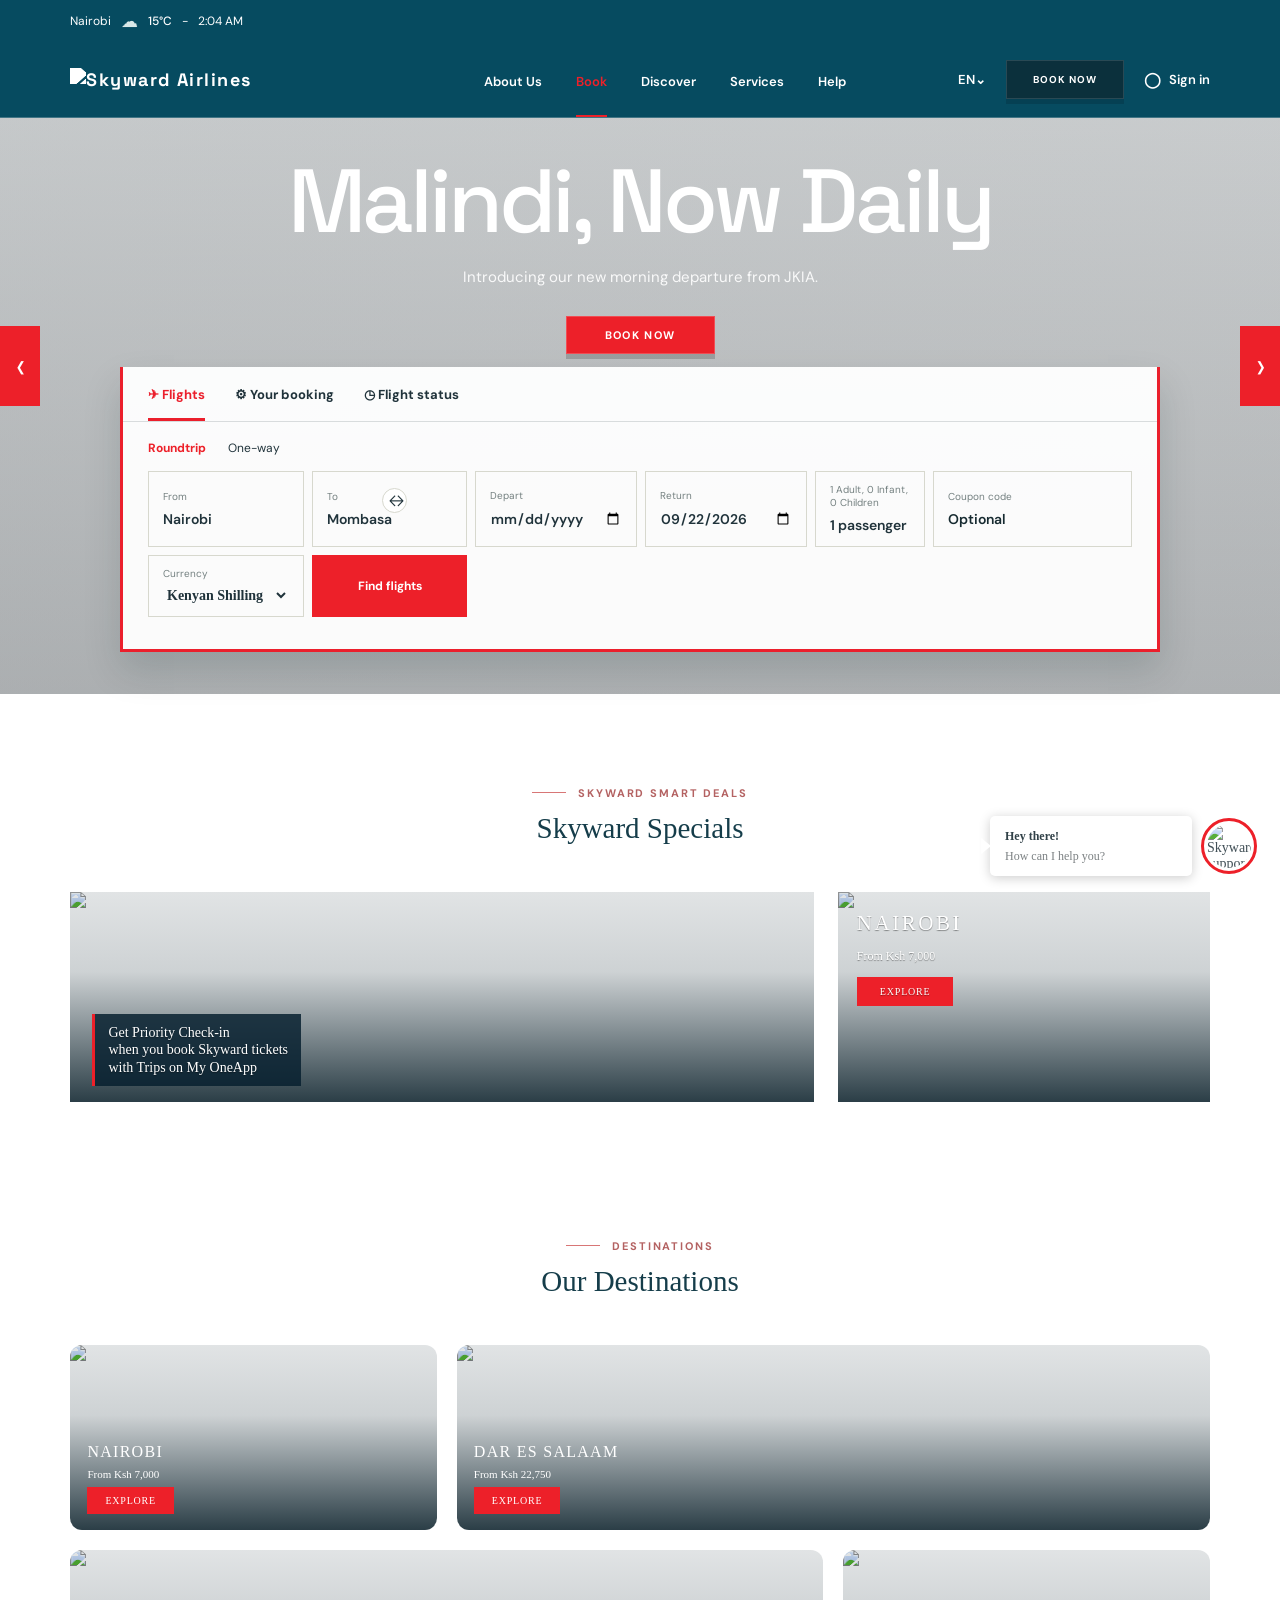
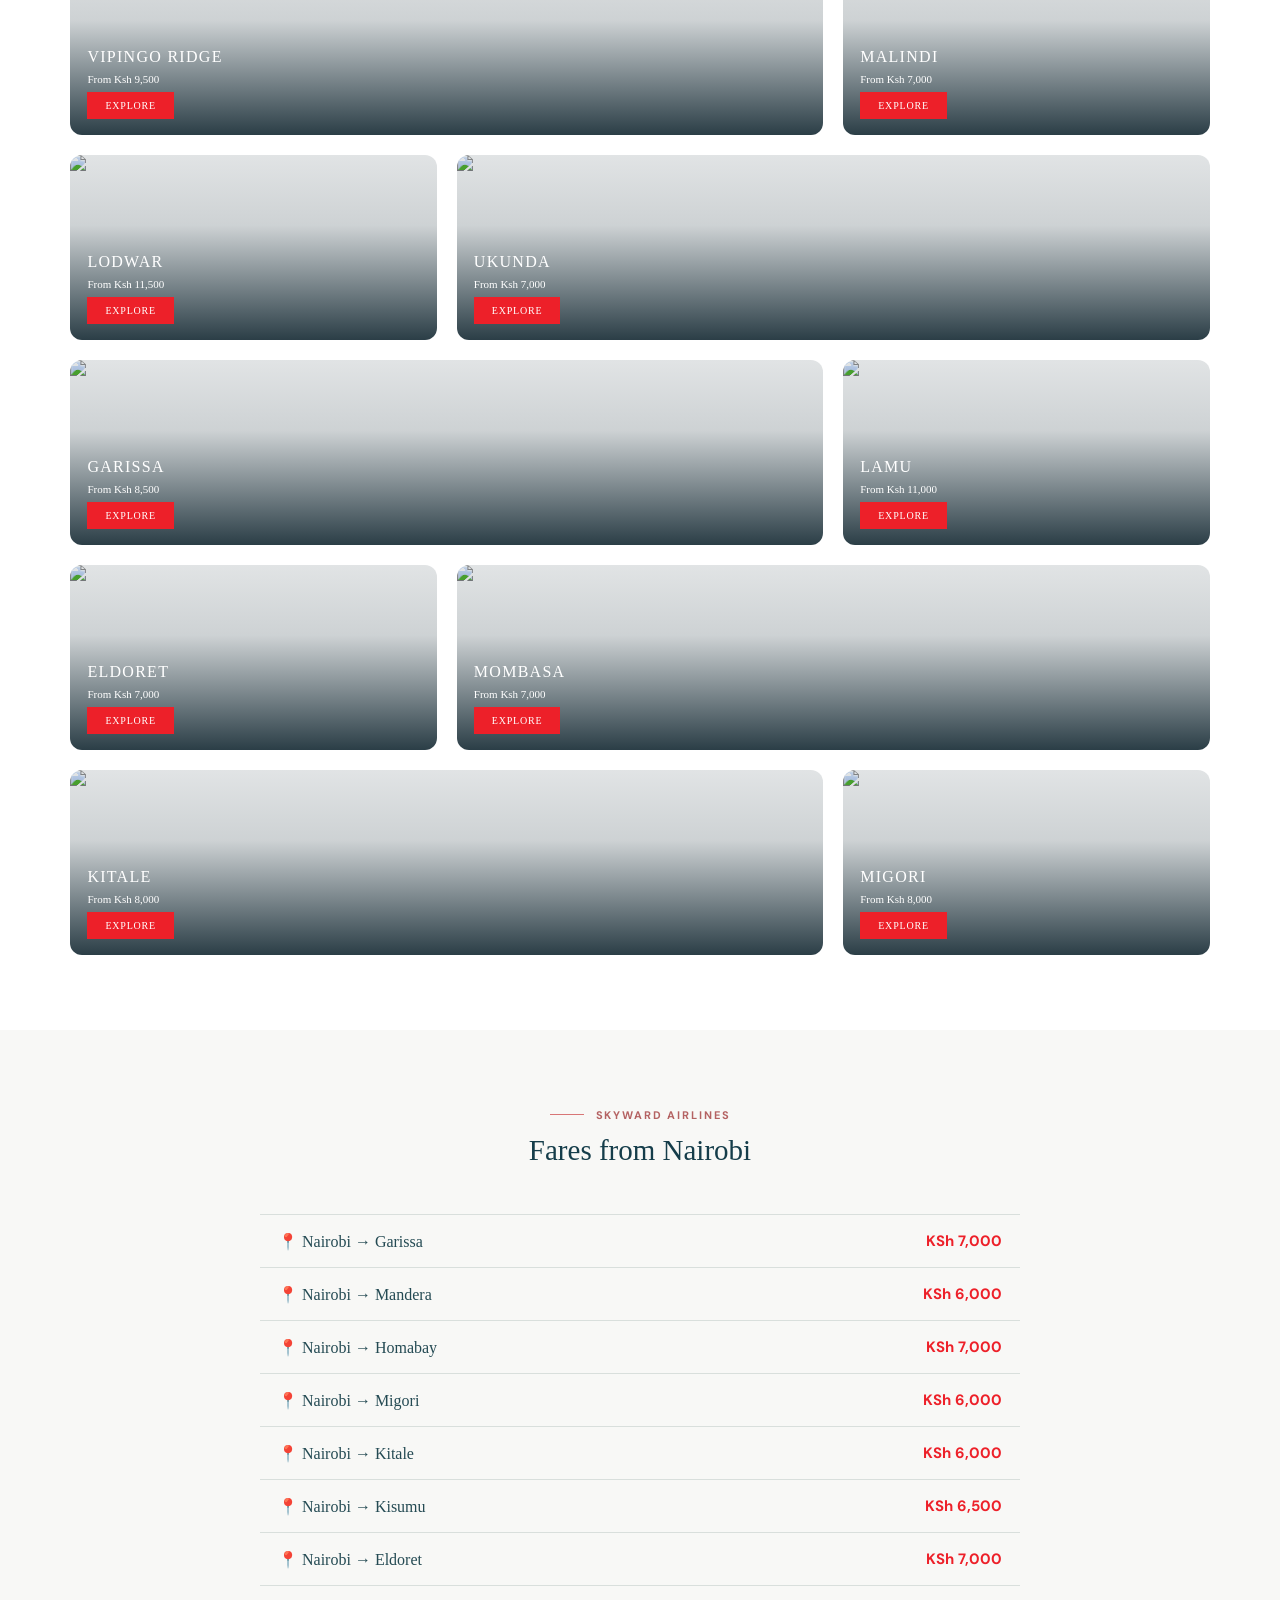
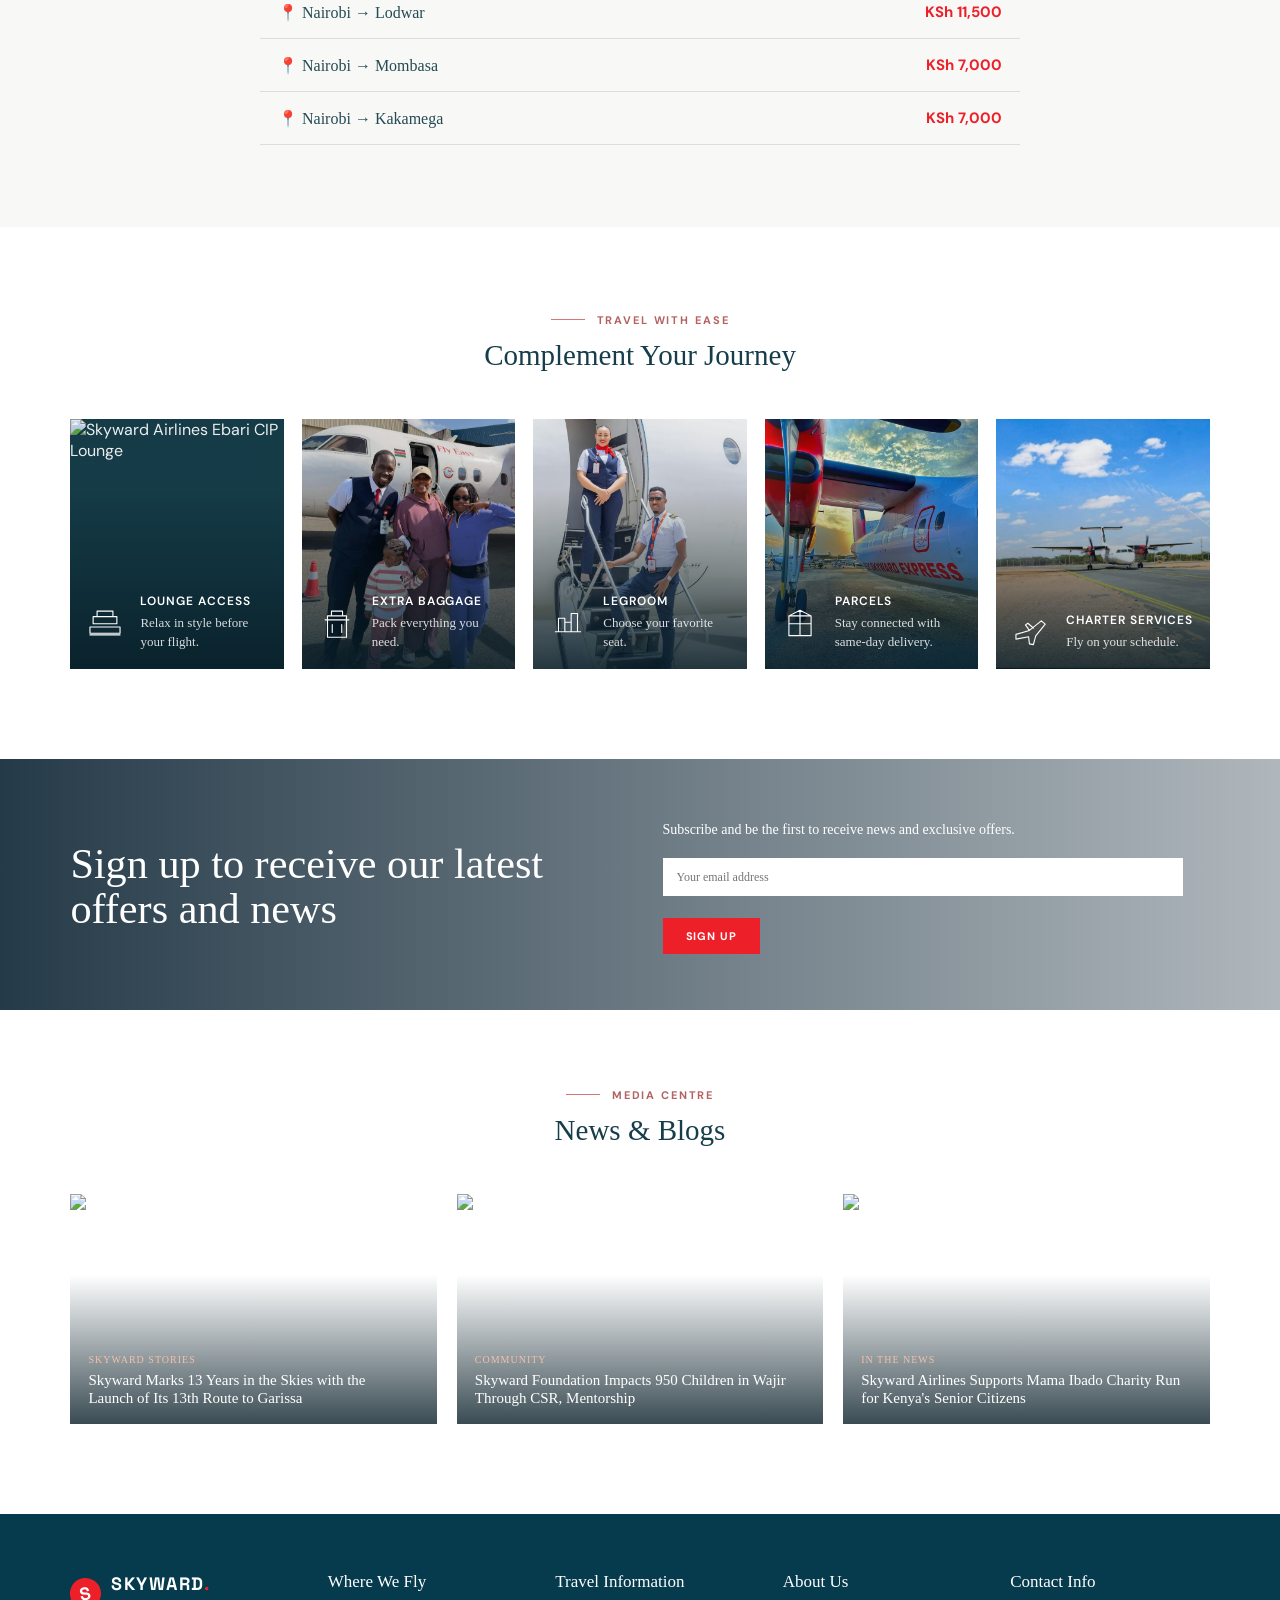
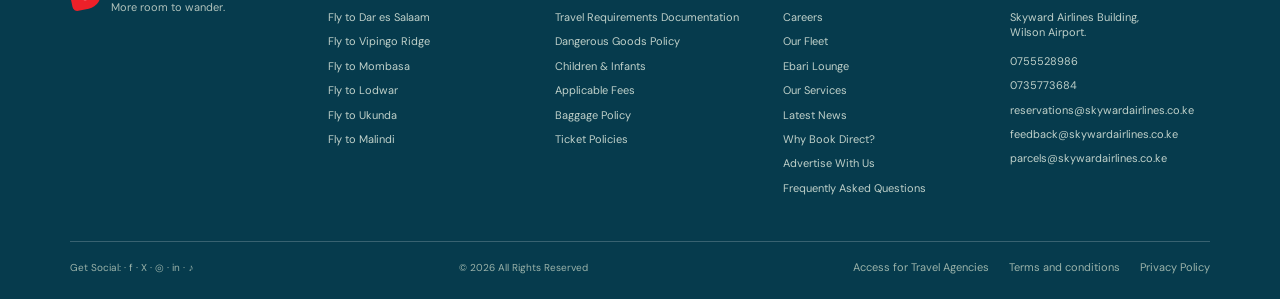
==== index.html @ 3ca28409 "Rename booking confirmation action" ====
<!DOCTYPE html>
<html lang="en">
<head>
  <meta charset="UTF-8">
  <meta name="viewport" content="width=device-width, initial-scale=1.0">
  <meta name="description" content="Skyward Airlines - discover the world with more room to wander.">
  <title>Skyward Airlines | More room to wander</title>
  <link rel="preconnect" href="https://fonts.googleapis.com">
  <link rel="preconnect" href="https://fonts.gstatic.com" crossorigin>
  <link href="https://fonts.googleapis.com/css2?family=DM+Sans:wght@400;500;600;700&family=Space+Grotesk:wght@400;500;600;700&display=swap" rel="stylesheet">
  <link rel="stylesheet" href="styles.css?v=20260926">
</head>
<body>
  <div class="weather-bar"><span>Nairobi</span><span class="weather-cloud" aria-hidden="true">☁</span><strong>15°C</strong><span>-</span><time class="nairobi-time" datetime="">--:--</time></div>
  <header class="site-header">
    <a class="brand" href="#top" aria-label="Skyward Airlines home">
      <img class="brand-logo" src="https://skywardairlines.com/storage/2024/02/Skyward-Airlines-Web-Logo.png" alt="Skyward Airlines">
    </a>
    <nav class="main-nav" aria-label="Main navigation">
      <a href="#about">About Us</a>
      <a class="active" href="#book">Book</a>
      <a href="#discover">Discover</a>
      <a href="#services">Services</a>
      <a href="#help">Help</a>
    </nav>
    <div class="header-actions">
      <button class="language-button" type="button" aria-label="Choose language">EN <span aria-hidden="true">⌄</span></button>
      <button class="book-now-button" type="button">Book now</button>
      <button class="account-button" type="button"><span class="user-icon" aria-hidden="true">◯</span> Sign in</button>
      <button class="menu-button" type="button" aria-label="Open navigation">☰</button>
    </div>
  </header>

  <main id="top">
    <section class="hero booking-open" id="book">
      <div class="hero-overlay"></div>
      <div class="hero-content">
        <p class="eyebrow light">Featured destination</p>
        <h1>Malindi, Now Daily</h1>
        <p class="hero-copy">Introducing our new morning departure from JKIA.</p>
        <a class="hero-cta" href="#book">Book Now</a>
      </div>

      <button class="hero-arrow hero-arrow-left" type="button" aria-label="Previous destination">‹</button>
      <button class="hero-arrow hero-arrow-right" type="button" aria-label="Next destination">›</button>

      <div class="booking-shell" aria-label="Flight search">
        <div class="booking-tabs" role="tablist" aria-label="Booking type">
          <button class="booking-tab selected" role="tab" aria-selected="true" data-tab="flights"><span>✈</span> Flights</button>
          <button class="booking-tab" role="tab" aria-selected="false" data-tab="booking"><span>⚙</span> Your booking</button>
          <button class="booking-tab" role="tab" aria-selected="false" data-tab="status"><span>◷</span> Flight status</button>
        </div>
        <div class="trip-options flight-panel" role="group" aria-label="Trip type">
          <button class="trip-pill active" type="button">Roundtrip</button>
          <button class="trip-pill" type="button">One-way</button>
        </div>
        <div class="search-grid flight-panel">
          <label class="field location-field">
            <span>From</span>
            <input type="text" list="airport-options" value="Nairobi" placeholder="Airport or country" aria-label="From airport or country">
          </label>
          <button class="swap-button" type="button" aria-label="Swap departure and arrival">↔</button>
          <label class="field location-field">
            <span>To</span>
            <input type="text" list="airport-options" value="Mombasa" placeholder="Airport or country" aria-label="To airport or country">
          </label>
          <label class="field date-field">
            <span>Depart</span>
            <input type="date" aria-label="Depart date">
          </label>
          <label class="field date-field return-field">
            <span>Return</span>
            <input type="date" value="2026-09-22" aria-label="Return date">
          </label>
          <div class="field passenger-field">
            <span>1 Adult, 0 Infant, 0 Children</span>
            <input class="passenger-summary" type="text" value="1 passenger" aria-label="Passengers" readonly>
            <div class="passenger-popover" hidden>
              <strong>Passengers</strong>
              <div class="passenger-row" data-passenger="adults"><span>Adult(s)</span><div><button type="button" aria-label="Remove adult">−</button><output>1</output><button type="button" aria-label="Add adult">+</button></div></div>
              <div class="passenger-row" data-passenger="children"><span>Child(ren)<small>from 2 to 11 years old</small></span><div><button type="button" aria-label="Remove child">−</button><output>0</output><button type="button" aria-label="Add child">+</button></div></div>
              <div class="passenger-row" data-passenger="infants"><span>Infant(s)<small>until 1 year old</small></span><div><button type="button" aria-label="Remove infant">−</button><output>0</output><button type="button" aria-label="Add infant">+</button></div></div>
              <label class="flexible-dates"><input type="checkbox"> My travel dates are flexible</label>
              <button class="passenger-accept" type="button">Accept</button>
            </div>
          </div>
          <label class="field promo-field">
            <span>Coupon code</span>
            <input type="text" placeholder="Optional" aria-label="Coupon code">
          </label>
          <label class="field currency-field">
            <span>Currency</span>
            <select aria-label="Currency">
              <option>Kenyan Shilling</option>
              <option>US Dollar</option>
              <option>British Pound</option>
              <option>Euro</option>
            </select>
          </label>
          <button class="search-button" type="button">Find flights</button>
        </div>
        <datalist id="airport-options">
          <option value="Nairobi (NBO)"></option>
          <option value="Mombasa (MBA)"></option>
          <option value="Malindi (MYD)"></option>
          <option value="Ukunda (UKA)"></option>
          <option value="Lodwar (LOK)"></option>
          <option value="Garissa (GAS)"></option>
          <option value="Lamu (LAU)"></option>
          <option value="Dar es Salaam (DAR)"></option>
        </datalist>
        <div class="booking-panel" hidden>
          <div class="booking-panel-fields">
            <label class="field"><span>Booking reference</span><input type="text" placeholder="e.g. ABC123" aria-label="Booking reference"></label>
            <label class="field"><span>Passenger surname</span><input type="text" placeholder="Surname" aria-label="Passenger surname"></label>
          </div>
          <button class="panel-action" type="button">Retrieve booking</button>
        </div>
        <div class="status-panel" hidden>
          <div class="booking-panel-fields">
            <label class="field"><span>Flight number</span><input type="text" placeholder="e.g. OW 101" aria-label="Flight number"></label>
            <label class="field"><span>Departure date</span><input type="date" aria-label="Departure date"></label>
          </div>
          <button class="panel-action" type="button">Check status</button>
        </div>
        <p class="search-message" role="status" aria-live="polite"></p>
      </div>
      <div class="reference-booking-bar" aria-label="Quick booking links">
        <button class="quick-tile quick-tile-active" type="button"><span class="plane-icon" aria-hidden="true">✈</span><strong>FLIGHTS</strong></button>
        <button class="quick-tile" type="button"><span class="booking-icon" aria-hidden="true">⚙</span><strong>YOUR BOOKING</strong></button>
        <div class="chat-bubble" role="status" aria-live="polite">
          <strong>Hey there!</strong>
          <span>How can I help you?</span>
          <img class="chat-avatar" src="https://us4-files.zohopublic.com/public/SalesIQ/download/d_900312112_brands_siq6a9bee0cbba318c5dc03e8399cef70afc12aa5b356ea133ae4141f5c1f1f672b?x-cli-msg=%7B%22x-siq-soid%22%3A%22900312112%22%2C%22x-siq-module%22%3A%22brands%22%2C%22x-siq-type%22%3A%22fgravatar%22%2C%22x-siq-parentid%22%3A%22siq6a9bee0cbba318c5dc03e8399cef70afc12aa5b356ea133ae4141f5c1f1f672b%22%2C%22x-siq-resourceid%22%3A%221764324048947%22%2C%22x-siq-filename%22%3A%22Zoho%20Profile%202.jpg%22%7D" alt="Skyward support agent">
        </div>
      </div>
    </section>

    <section class="specials-section" id="about">
      <div class="section-title"><p class="eyebrow">Skyward smart deals</p><h2>Skyward Specials</h2></div>
      <div class="specials-grid">
        <a class="special-card special-card-wide" href="#book"><img src="https://skywardairlines.com/storage/2026/09/TRIP-Skyward-Airlines-Offer-Week-2.webp" alt="Skyward offer week"><span>Get Priority Check-in<br>when you book Skyward tickets<br>with Trips on My OneApp</span></a>
        <a class="special-card special-card-square" href="#book"><img src="https://skywardairlines.com/storage/2026/01/Nairobi-Skyward-Airlines-01.jpg" alt="Nairobi skyline"><span><strong>NAIROBI</strong><small>From Ksh 7,000</small><b>EXPLORE</b></span></a>
      </div>
    </section>

    <section class="destinations-section" id="discover">
      <div class="section-title"><p class="eyebrow">Destinations</p><h2>Our Destinations</h2></div>
      <div class="destination-grid">
        <a class="destination-card" href="#book"><img src="https://skywardairlines.com/storage/2026/01/Nairobi-Skyward-Airlines-01.jpg" alt="Nairobi"><span><strong>NAIROBI</strong><small>From Ksh 7,000</small><b>EXPLORE</b></span></a>
        <a class="destination-card" href="#book"><img src="https://skywardairlines.com/storage/2026/07/Dar-es-Salaam-Skyward-Airlines.webp" alt="Dar es Salaam"><span><strong>DAR ES SALAAM</strong><small>From Ksh 22,750</small><b>EXPLORE</b></span></a>
        <a class="destination-card" href="#book"><img src="https://skywardairlines.com/storage/2026/07/Skyward-Airlines-Vipingo.webp" alt="Vipingo Ridge"><span><strong>VIPINGO RIDGE</strong><small>From Ksh 9,500</small><b>EXPLORE</b></span></a>
        <a class="destination-card" href="#book"><img src="https://skywardairlines.com/storage/2026/01/Malindi-Skyward-Airlines-001-1.jpg" alt="Malindi"><span><strong>MALINDI</strong><small>From Ksh 7,000</small><b>EXPLORE</b></span></a>
        <a class="destination-card" href="#book"><img src="https://skywardairlines.com/storage/2026/02/Lodwar-Sunset-Skyward.webp" alt="Lodwar"><span><strong>LODWAR</strong><small>From Ksh 11,500</small><b>EXPLORE</b></span></a>
        <a class="destination-card" href="#book"><img src="https://skywardairlines.com/storage/2026/07/Ukunda-BEach-Skyward-Airlines.webp" alt="Ukunda"><span><strong>UKUNDA</strong><small>From Ksh 7,000</small><b>EXPLORE</b></span></a>
        <a class="destination-card" href="#book"><img src="https://skywardairlines.com/storage/2026/07/Skyward-Airlines-Garissa.webp" alt="Garissa"><span><strong>GARISSA</strong><small>From Ksh 8,500</small><b>EXPLORE</b></span></a>
        <a class="destination-card" href="#book"><img src="https://skywardairlines.com/storage/2026/07/Lamu-Skyward-Airlines-001.webp" alt="Lamu"><span><strong>LAMU</strong><small>From Ksh 11,000</small><b>EXPLORE</b></span></a>
        <a class="destination-card" href="#book"><img src="https://skywardairlines.com/storage/2026/02/Eldoret-Skyward-Airlines.webp" alt="Eldoret"><span><strong>ELDORET</strong><small>From Ksh 7,000</small><b>EXPLORE</b></span></a>
        <a class="destination-card" href="#book"><img src="https://skywardairlines.com/storage/2026/01/Mombasa-Skyward-Airlines-001.jpg" alt="Mombasa"><span><strong>MOMBASA</strong><small>From Ksh 7,000</small><b>EXPLORE</b></span></a>
        <a class="destination-card" href="#book"><img src="https://skywardairlines.com/storage/2026/07/Skyward-Airlines-Kitale-001.webp" alt="Kitale"><span><strong>KITALE</strong><small>From Ksh 8,000</small><b>EXPLORE</b></span></a>
        <a class="destination-card" href="#book"><img src="https://skywardairlines.com/storage/2026/01/Migori-Skyward-Airlines.jpg" alt="Migori"><span><strong>MIGORI</strong><small>From Ksh 8,000</small><b>EXPLORE</b></span></a>
      </div>
    </section>

    <section class="fares-section" id="fares">
      <div class="section-title"><p class="eyebrow">Skyward Airlines</p><h2>Fares from Nairobi</h2></div>
      <div class="fare-list">
        <a class="fare-row" href="#book"><span>📍 Nairobi → Garissa</span><strong>KSh 7,000</strong></a>
        <a class="fare-row" href="#book"><span>📍 Nairobi → Mandera</span><strong>KSh 6,000</strong></a>
        <a class="fare-row" href="#book"><span>📍 Nairobi → Homabay</span><strong>KSh 7,000</strong></a>
        <a class="fare-row" href="#book"><span>📍 Nairobi → Migori</span><strong>KSh 6,000</strong></a>
        <a class="fare-row" href="#book"><span>📍 Nairobi → Kitale</span><strong>KSh 6,000</strong></a>
        <a class="fare-row" href="#book"><span>📍 Nairobi → Kisumu</span><strong>KSh 6,500</strong></a>
        <a class="fare-row" href="#book"><span>📍 Nairobi → Eldoret</span><strong>KSh 7,000</strong></a>
        <a class="fare-row" href="#book"><span>📍 Nairobi → Lodwar</span><strong>KSh 11,500</strong></a>
        <a class="fare-row" href="#book"><span>📍 Nairobi → Mombasa</span><strong>KSh 7,000</strong></a>
        <a class="fare-row" href="#book"><span>📍 Nairobi → Kakamega</span><strong>KSh 7,000</strong></a>
      </div>
    </section>

    <section class="services-section" id="services">
      <div class="section-title"><p class="eyebrow">Travel with ease</p><h2>Complement Your Journey</h2></div>
      <div class="services-grid">
        <a class="service-card" href="#services"><img src="https://skywardairlines.com/storage/2026/03/Skyward-Airlines-Ebari-CIP-Lounge.webp" alt="Skyward Airlines Ebari CIP Lounge"><span><svg class="service-icon" viewBox="0 0 48 48" aria-hidden="true"><path d="M5 29h38v8H5zM9 16h30v9H9zM14 9h20v7H14zM5 39h38"/></svg><strong>Lounge Access</strong><small>Relax in style before your flight.</small></span></a>
        <a class="service-card" href="#services"><img src="images/809409232_1650587749958639_8072749686215596299_n.jpg" alt="Skyward Airlines passengers beside an aircraft"><span><svg class="service-icon" viewBox="0 0 48 48" aria-hidden="true"><path d="M12 15h24v27H12zM17 15V9h14v6M9 20h30M18 26v10M30 26v10"/></svg><strong>Extra Baggage</strong><small>Pack everything you need.</small></span></a>
        <a class="service-card" href="#services"><img src="images/806082465_1265971045627048_3501821998392713301_n.jpg" alt="Skyward Airlines flight crew at an aircraft door"><span><svg class="service-icon" viewBox="0 0 48 48" aria-hidden="true"><path d="M8 35h32M12 35V18h8v17M28 35V12h8v23M20 23h8"/></svg><strong>Legroom</strong><small>Choose your favorite seat.</small></span></a>
        <a class="service-card" href="#services"><img src="images/807565749_1090969676807565_299617991234512025_n.jpg" alt="Skyward Airlines aircraft at sunset"><span><svg class="service-icon" viewBox="0 0 48 48" aria-hidden="true"><path d="M10 15h28v25H10zM10 15l14-7 14 7M24 8v32M10 25h28"/></svg><strong>Parcels</strong><small>Stay connected with same-day delivery.</small></span></a>
        <a class="service-card" href="#services"><img src="images/804443036_945104502006699_1551617639717166006_n.jpg" alt="Skyward Airlines aircraft on the runway"><span><svg class="service-icon" viewBox="0 0 48 48" aria-hidden="true"><path d="M5 27l17-5 15-12 5 4-12 15-3 11-5-1-1-9-16 3zM22 22l-5-7 3-2 7 6"/></svg><strong>Charter Services</strong><small>Fly on your schedule.</small></span></a>
      </div>
    </section>

    <section class="newsletter-section" aria-labelledby="newsletter-title">
      <div>
        <h2 id="newsletter-title">Sign up to receive our latest offers and news</h2>
      </div>
      <div class="newsletter-copy">
        <p>Subscribe and be the first to receive news and exclusive offers.</p>
        <form class="newsletter-form">
          <input type="email" placeholder="Your email address" aria-label="Your email address" required>
          <button class="signup-button" type="submit">Sign up</button>
        </form>
      </div>
    </section>

    <section class="media-section" id="media">
      <div class="section-title"><p class="eyebrow">Media centre</p><h2>News &amp; Blogs</h2></div>
      <div class="media-grid">
        <a class="media-card" href="#media"><img src="https://skywardairlines.com/storage/2026/08/Skyward-Marks-13-Years-in-the-Skies-with-the-Launch-of-Its-13th-Route-to-Garissa-011-1.webp" alt="Skyward celebrates 13 years"><span><small>Skyward stories</small><strong>Skyward Marks 13 Years in the Skies with the Launch of Its 13th Route to Garissa</strong></span></a>
        <a class="media-card" href="#media"><img src="https://skywardairlines.com/storage/2026/06/Skyward-Foundation-Impacts-950-Children-in-Wajir-Through-CSR-Mentorship-020.webp" alt="Skyward Foundation mentorship"><span><small>Community</small><strong>Skyward Foundation Impacts 950 Children in Wajir Through CSR, Mentorship</strong></span></a>
        <a class="media-card" href="#media"><img src="https://skywardairlines.com/storage/2026/07/Skyward-Airlines-Supports-Mama-Ibado-Charity-Run-for-Kenyas-Senior-Citizens-011.webp" alt="Skyward community support"><span><small>In the news</small><strong>Skyward Airlines Supports Mama Ibado Charity Run for Kenya's Senior Citizens</strong></span></a>
      </div>
    </section>

  </main>

  <footer class="site-footer" id="help">
    <div class="footer-top">
      <div class="footer-brand"><span class="brand-mark">S</span><div><strong>SKYWARD<span class="brand-dot">.</span></strong><p>More room to wander.</p></div></div>
      <div class="footer-column"><h3>Where We Fly</h3><a href="#book">Fly to Dar es Salaam</a><a href="#book">Fly to Vipingo Ridge</a><a href="#book">Fly to Mombasa</a><a href="#book">Fly to Lodwar</a><a href="#book">Fly to Ukunda</a><a href="#book">Fly to Malindi</a></div>
      <div class="footer-column"><h3>Travel Information</h3><a href="#help">Travel Requirements Documentation</a><a href="#help">Dangerous Goods Policy</a><a href="#help">Children &amp; Infants</a><a href="#help">Applicable Fees</a><a href="#help">Baggage Policy</a><a href="#help">Ticket Policies</a></div>
      <div class="footer-column"><h3>About Us</h3><a href="#about">Careers</a><a href="#services">Our Fleet</a><a href="#services">Ebari Lounge</a><a href="#services">Our Services</a><a href="#media">Latest News</a><a href="#about">Why Book Direct?</a><a href="#about">Advertise With Us</a><a href="#help">Frequently Asked Questions</a></div>
      <div class="footer-column footer-contact"><h3>Contact Info</h3><p>Skyward Airlines Building,<br>Wilson Airport.</p><a href="tel:0755528986">0755528986</a><span>0735773684</span><a href="mailto:reservations@skywardairlines.co.ke">reservations@skywardairlines.co.ke</a><a href="mailto:feedback@skywardairlines.co.ke">feedback@skywardairlines.co.ke</a><a href="mailto:parcels@skywardairlines.co.ke">parcels@skywardairlines.co.ke</a></div>
    </div>
    <div class="footer-bottom"><span>Get Social: · f · X · ◎ · in · ♪</span><span>© 2026 All Rights Reserved</span><div class="footer-links"><a href="#help">Access for Travel Agencies</a><a href="#help">Terms and conditions</a><a href="#help">Privacy Policy</a></div></div>
  </footer>
  <div class="flight-modal" hidden>
    <div class="flight-dialog" role="dialog" aria-modal="true" aria-labelledby="flight-dialog-title">
      <button class="flight-close" type="button" aria-label="Close flight details">×</button>
      <p class="eyebrow">Flight enquiry</p>
      <h2 id="flight-dialog-title">Choose your flight</h2>
      <p class="flight-summary"></p>
      <div class="flight-results">
        <article class="flight-result"><div><strong>Skyward Express</strong><span>Direct flight</span></div><div><strong>08:00 - 09:15</strong><span>1h 15m</span></div><div><strong>From KSh 7,000</strong><span>Round trip fare</span></div><button class="result-book-button" type="button">Book Now</button></article>
        <article class="flight-result"><div><strong>Skyward Express</strong><span>Direct flight</span></div><div><strong>14:30 - 15:45</strong><span>1h 15m</span></div><div><strong>From KSh 8,500</strong><span>Round trip fare</span></div><button class="result-book-button" type="button">Book Now</button></article>
      </div>
      <form class="flight-details-form">
        <p class="selected-flight"></p>
        <label>Full name<input type="text" name="name" required></label>
        <label>Phone or WhatsApp number<input type="tel" name="phone" required></label>
        <label>Email address<input type="email" name="email" required></label>
        <label>ID number or passport number<input type="text" name="idNumber" placeholder="e.g. ABC123456" required></label>
        <label>Special request<textarea name="specialRequest" rows="3" placeholder="Optional request" aria-label="Special request"></textarea></label>
        <button type="submit">Confirm details</button>
        <p class="flight-message" role="status"></p>
      </form>
      <section class="seat-step" hidden aria-labelledby="seat-step-title">
        <p class="eyebrow">Step 2 of 2</p>
        <h3 id="seat-step-title">Choose your seat</h3>
        <p class="seat-step-copy">Your details are confirmed. Select an available seat to continue.</p>
        <div class="modal-seat-grid" role="group" aria-label="Available seats"></div>
        <p class="modal-seat-message" role="status" aria-live="polite"></p>
        <a class="modal-whatsapp-button" href="#" hidden>Confirm booking</a>
      </section>
    </div>
  </div>
  <div class="signup-modal" hidden>
    <div class="signup-dialog" role="dialog" aria-modal="true" aria-labelledby="signup-title">
      <button class="signup-close" type="button" aria-label="Close sign up">×</button>
      <p class="eyebrow">Welcome aboard</p>
      <h2 id="signup-title">Create your Skyward account.</h2>
      <form class="signup-form">
        <label>Full name<input type="text" name="name" required></label>
        <label>Email address<input type="email" name="email" required></label>
        <label>Password<input type="password" name="password" required></label>
        <button type="submit">Create account</button>
        <p class="signup-message" role="status"></p>
      </form>
    </div>
  </div>
  <script src="script.js?v=20260928"></script>
</body>
</html>
---- styles.css ----
:root { --ink: #20333b; --deep: #063b4d; --cream: #f4f5f3; --paper: #ffffff; --orange: #ed2029; --yellow: #f4be54; --line: #d7d8ce; }
* { box-sizing: border-box; }
html { scroll-behavior: smooth; overflow-x: hidden; }
body { margin: 0; color: var(--ink); background: var(--paper); font-family: 'DM Sans', sans-serif; overflow-x: hidden; }
a { color: inherit; text-decoration: none; }
button { color: inherit; font: inherit; cursor: pointer; }
.weather-bar { height: 46px; padding: 0 5.5vw; display: flex; gap: 10px; align-items: center; background: #064b60; color: white; font-size: 12px; position: fixed; top: 0; left: 0; right: 0; z-index: 20; }.weather-bar strong { font-weight: 500; }.weather-cloud { font-size: 17px; color: #d9e8e8; }
.site-header { height: 78px; padding: 0 5.5vw; display: flex; align-items: center; justify-content: space-between; color: white; background: #064b60; border-bottom: 1px solid rgba(255,255,255,.24); position: fixed; top: 46px; left: 0; right: 0; z-index: 19; }
.brand, .footer-brand { display: flex; align-items: center; gap: 10px; font: 700 18px 'Space Grotesk', sans-serif; letter-spacing: .08em; }
.brand-logo { display: block; width: 210px; max-height: 60px; object-fit: contain; object-position: left center; filter: brightness(0) invert(1); }
.brand-mark { width: 31px; height: 31px; display: grid; place-items: center; color: var(--paper); background: var(--orange); border-radius: 50% 50% 50% 5px; font: 700 18px 'Space Grotesk', sans-serif; letter-spacing: 0; transform: rotate(-12deg); }
.brand-mark::first-letter { transform: rotate(12deg); }
.brand-dot { color: var(--orange); }
.main-nav { display: flex; gap: 34px; margin-left: 8%; font-size: 13px; font-weight: 600; }
.main-nav a { padding: 30px 0 25px; border-bottom: 2px solid transparent; }
.main-nav a.active, .main-nav a:hover { color: var(--orange); border-color: var(--orange); }
.header-actions { display: flex; align-items: center; gap: 20px; font-size: 13px; font-weight: 600; }
.language-button, .account-button, .menu-button { border: 0; background: transparent; color: inherit; padding: 8px 0; }
.book-now-button { background: rgba(12, 39, 48, .75); border: 1px solid rgba(255,255,255,.12); box-shadow: 0 5px 0 rgba(0,0,0,.14); color: white; padding: 12px 26px; text-transform: uppercase; letter-spacing: .1em; font-size: 10px; font-weight: 700; }
.account-button { display: flex; align-items: center; gap: 8px; }
.user-icon { font-size: 15px; }
.menu-button { display: none; font-size: 22px; }
.main-nav, .language-button, .account-button { display: flex; }
.hero { min-height: 694px; padding: 160px 5.5vw 42px; position: relative; color: white; background: url('https://skywardairlines.com/storage/2026/01/Malindi-Skyward-Airlines-001-1.jpg') center 45% / cover; display: flex; flex-direction: column; justify-content: space-between; }
.hero-overlay { position: absolute; inset: 0; background: linear-gradient(180deg, rgba(16, 28, 36, .16), rgba(17, 24, 31, .30)), linear-gradient(90deg, rgba(150, 160, 160, .16), rgba(150, 160, 160, .12)); }
.hero { transition: background-image .45s ease; }.hero.is-changing .hero-content { animation: hero-copy-in .45s ease; }
@keyframes hero-copy-in { 0% { opacity: .2; transform: translateY(8px); } 100% { opacity: 1; transform: translateY(0); } }
.hero-content, .booking-shell { position: relative; z-index: 1; }
.hero-content { text-align: center; margin: 0 auto; max-width: 960px; }
.eyebrow { color: var(--orange); font-size: 11px; text-transform: uppercase; letter-spacing: .17em; font-weight: 700; margin: 0 0 18px; }
.eyebrow.light { color: var(--yellow); }
h1, h2, h3 { font-family: 'Space Grotesk', sans-serif; margin: 0; letter-spacing: -.045em; font-weight: 500; }
h1 { font-size: clamp(52px, 7vw, 98px); line-height: .92; }
h1 em { color: var(--yellow); font-style: normal; }
.hero-copy { max-width: 560px; font-size: 15px; line-height: 1.55; margin: 24px auto 0; color: rgba(255,255,255,.9); }
.hero-cta { display: inline-flex; align-items: center; justify-content: center; margin-top: 26px; min-width: 149px; padding: 11px 24px; background: var(--orange); border: 1px solid rgba(255,255,255,.2); color: white; font-size: 11px; font-weight: 700; letter-spacing: .12em; text-transform: uppercase; box-shadow: 0 5px 0 rgba(0,0,0,.18); }
.hero-arrow { display: grid; place-items: center; position: absolute; top: 47%; z-index: 3; width: 40px; height: 80px; border: 0; background: #ed2029; color: white; font-size: 38px; font-weight: 300; line-height: 1; }.hero-arrow-left { left: 0; }.hero-arrow-right { right: 0; }
.booking-shell { background: rgba(255,255,255,.95); color: var(--ink); padding: 0 25px 22px; max-width: 1240px; width: 100%; margin: 0 auto; box-shadow: 0 18px 35px rgba(10, 35, 36, .15); border: 3px solid #eb1f2c; border-top: 0; }
.booking-tabs { display: flex; gap: 30px; border-bottom: 1px solid rgba(17, 38, 44, .15); margin: 0 -25px; padding: 0 25px; }
.booking-tab { background: transparent; border: 0; border-bottom: 3px solid transparent; padding: 19px 0 15px; font-weight: 700; font-size: 13px; }
.booking-tab.selected { border-color: #eb1f2c; color: #eb1f2c; }
.trip-options { display: flex; gap: 22px; align-items: center; padding: 18px 0 15px; font-size: 12px; }
.radio-label { display: flex; gap: 7px; align-items: center; }
input[type='radio'] { accent-color: var(--orange); }
.promo-link { border: 0; background: transparent; color: var(--orange); margin-left: auto; font-size: 12px; font-weight: 600; }.promo-link span { font-size: 17px; margin-left: 5px; }
.search-grid { display: grid; grid-template-columns: 1.35fr 1.35fr 1fr 1fr .95fr auto; gap: 8px; align-items: stretch; }
.field { border: 1px solid var(--line); padding: 11px 14px 12px; display: flex; flex-direction: column; justify-content: center; min-height: 59px; }.field span { font-size: 10px; color: #748080; margin-bottom: 7px; }.field strong, .field input { font-size: 14px; font-weight: 600; }.field input { width: 100%; min-width: 0; padding: 0; border: 0; outline: 0; color: var(--ink); background: transparent; font-family: inherit; }.field input::placeholder { color: #172b31; opacity: 1; }.field small { color: #748080; font-size: 11px; font-weight: 500; margin-left: 4px; }.location-field { padding-left: 18px; }.swap-button { width: 25px; height: 25px; border: 1px solid var(--line); background: var(--paper); border-radius: 50%; font-size: 15px; position: absolute; margin-left: 22.6%; margin-top: 17px; z-index: 2; }.search-button { border: 0; background: var(--orange); color: white; padding: 0 20px; min-width: 144px; font-size: 12px; font-weight: 700; }.search-button span { font-size: 16px; margin-left: 10px; }.search-button:hover { background: #c84c29; }.search-message { color: var(--orange); font-size: 11px; min-height: 0; margin: 10px 0 0; }
.intro-section { padding: 126px 12vw 116px; display: flex; justify-content: space-between; gap: 60px; background: var(--cream); }.intro-section h2, .routes-section h2 { font-size: clamp(42px, 5vw, 68px); line-height: .97; }.intro-copy { max-width: 368px; padding-top: 38px; }.intro-copy p { font-size: 16px; line-height: 1.7; color: #526064; margin: 0 0 28px; }.text-link { display: inline-flex; align-items: center; gap: 13px; color: var(--orange); font-size: 13px; font-weight: 700; border-bottom: 1px solid var(--orange); padding-bottom: 7px; }.text-link span { font-size: 17px; }
.feature-section { display: grid; grid-template-columns: 1.12fr .88fr; gap: 18px; padding: 0 5.5vw; background: var(--cream); }.feature-card { position: relative; overflow: hidden; color: white; min-height: 516px; }.feature-card img { width: 100%; height: 100%; object-fit: cover; position: absolute; inset: 0; transition: transform .5s ease; }.feature-card:hover img { transform: scale(1.04); }.feature-card::after { content: ''; position: absolute; inset: 0; background: linear-gradient(0deg, rgba(8, 30, 33, .68), transparent 62%); }.feature-content { position: absolute; bottom: 32px; left: 34px; right: 34px; z-index: 1; }.feature-content h3 { font-size: clamp(30px, 3.3vw, 52px); max-width: 420px; line-height: .98; }.circle-link { width: 43px; height: 43px; display: grid; place-items: center; border: 1px solid rgba(255,255,255,.65); border-radius: 50%; position: absolute; right: 0; bottom: 3px; font-size: 19px; }.feature-side { display: grid; grid-template-rows: 1fr 1fr; gap: 18px; }.feature-card-small { min-height: 249px; }.feature-card-small .feature-content { bottom: 24px; left: 27px; }.feature-card-small .feature-content h3 { font-size: 32px; max-width: 300px; }.offer-card { min-height: 249px; background: var(--yellow); color: var(--ink); padding: 28px 30px; }.offer-card::after { display: none; }.offer-card h3 { font-size: 36px; line-height: .95; margin: 22px 0 12px; }.offer-card p { font-size: 13px; line-height: 1.4; max-width: 280px; color: #40575a; margin: 0 0 17px; }.offer-top { display: flex; gap: 9px; align-items: center; font-size: 10px; letter-spacing: .14em; font-weight: 700; }.offer-icon { font-size: 19px; }.dark-link { color: var(--ink); border-color: var(--ink); font-size: 12px; }
.routes-section { padding: 124px 12vw 132px; background: var(--paper); }.section-heading { display: flex; justify-content: space-between; align-items: end; margin-bottom: 55px; }.section-heading .eyebrow { margin-bottom: 17px; }.route-list { border-top: 1px solid var(--line); }.route-row { display: grid; grid-template-columns: 1fr 1.6fr 1fr 1fr; align-items: center; gap: 20px; padding: 24px 0; border-bottom: 1px solid var(--line); }.route-city { font: 500 20px 'Space Grotesk', sans-serif; }.route-city b { font: 600 10px 'DM Sans', sans-serif; color: #829092; letter-spacing: .1em; margin-left: 7px; }.route-line { height: 1px; background: var(--ink); position: relative; }.route-line::after { content: '✦'; position: absolute; left: 50%; top: -9px; background: var(--paper); padding: 0 10px; font-size: 12px; }.route-meta { text-align: right; font-size: 13px; color: #657477; }.route-meta span { color: var(--orange); font-size: 17px; margin-left: 10px; }.route-row:hover .route-city { color: var(--orange); }
.site-footer { background: var(--deep); color: white; padding: 42px 5.5vw; display: flex; align-items: center; gap: 40px; }.footer-brand { margin-right: auto; }.footer-brand p { font: 400 11px 'DM Sans', sans-serif; letter-spacing: 0; color: #b0c2bb; margin: 5px 0 0; }.footer-links { display: flex; gap: 25px; font-size: 11px; color: #d2ded5; }.copyright { color: #97aba5; font-size: 11px; }
.signup-button { border: 1px solid rgba(255,255,255,.6); background: transparent; color: white; padding: 10px 15px; font-size: 11px; font-weight: 700; }.signup-button:hover { background: white; color: var(--deep); }
.newsletter-section { padding: 60px 5.5vw 56px; display: grid; grid-template-columns: 1fr 1fr; align-items: center; gap: 45px; color: white; background: linear-gradient(90deg, rgba(7,31,47,.88), rgba(7,31,47,.32)), url('https://skywardairlines.com/storage/2026/07/Ukunda-BEach-Skyward-Airlines.webp') center / cover; }.newsletter-section h2 { max-width: 620px; color: white; font: 500 clamp(27px, 3.3vw, 43px)/1.05 Georgia, serif; letter-spacing: 0; }.newsletter-copy { max-width: 520px; }.newsletter-copy p { color: white; font: 14px/1.5 Georgia, serif; margin: 0 0 18px; }.newsletter-form { display: flex; flex-wrap: wrap; gap: 22px 0; }.newsletter-form input { width: 100%; height: 38px; padding: 0 14px; border: 0; font: 12px Georgia, serif; }.newsletter-copy .signup-button { background: #ed2029; border-color: #ed2029; color: white; padding: 10px 22px; text-transform: uppercase; letter-spacing: .08em; }.newsletter-copy .signup-button:hover { background: #c91b22; }
.site-footer { display: block; padding: 58px 5.5vw 25px; background: #063b4d; }.footer-top { display: grid; grid-template-columns: 1.15fr repeat(4, 1fr); gap: 28px; }.footer-brand { align-self: start; margin: 0; }.footer-column { display: flex; flex-direction: column; gap: 9px; }.footer-column h3 { color: white; font: 500 17px Georgia, serif; letter-spacing: 0; margin: 0 0 9px; }.footer-column a, .footer-column p { color: #c0d1ca; font-size: 11px; line-height: 1.4; margin: 0; }.footer-column a:hover { color: #f4be54; }.footer-contact p { margin-bottom: 4px; }.footer-bottom { display: flex; justify-content: space-between; align-items: center; border-top: 1px solid rgba(255,255,255,.2); margin-top: 45px; padding-top: 18px; color: #9bb3aa; font-size: 10px; }.footer-bottom .footer-links { display: flex; gap: 20px; }.footer-bottom .footer-links a { color: #9bb3aa; }
.footer-contact .fare-contact { margin: 8px 0 0; text-align: left; color: #f4be54; font: 11px/1.4 'DM Sans', sans-serif; }.footer-contact .fare-contact a { color: #f4be54; white-space: nowrap; }
.signup-modal { position: fixed; inset: 0; z-index: 20; display: grid; place-items: center; padding: 20px; background: rgba(8, 30, 35, .7); }.signup-modal[hidden] { display: none; }.signup-dialog { position: relative; width: min(420px, 100%); padding: 34px; background: var(--paper); color: var(--ink); box-shadow: 0 20px 50px rgba(0,0,0,.25); }.signup-dialog h2 { font-size: 34px; line-height: 1; margin-bottom: 24px; }.signup-close { position: absolute; top: 12px; right: 16px; border: 0; background: transparent; font-size: 26px; }.signup-form { display: grid; gap: 14px; }.signup-form label { display: grid; gap: 6px; color: #687577; font-size: 11px; }.signup-form input { width: 100%; border: 1px solid var(--line); padding: 12px; background: white; }.signup-form button { border: 0; background: var(--orange); color: white; padding: 13px; font-weight: 700; }.signup-message { color: var(--orange); font-size: 12px; margin: 0; }
.flight-modal { position: fixed; inset: 0; z-index: 50; display: grid; place-items: center; padding: 20px; background: rgba(8,30,35,.72); }.flight-modal[hidden] { display: none; }.flight-dialog { position: relative; width: min(480px, 100%); padding: 34px; background: var(--paper); color: var(--ink); box-shadow: 0 20px 50px rgba(0,0,0,.28); }.flight-dialog h2 { font-size: 32px; line-height: 1; margin-bottom: 14px; }.flight-close { position: absolute; top: 12px; right: 16px; border: 0; background: transparent; font-size: 26px; }.flight-summary { margin: 0 0 22px; color: #536970; font: 14px/1.5 Georgia, serif; }.flight-details-form { display: grid; gap: 14px; }.flight-details-form label { display: grid; gap: 6px; color: #687577; font-size: 11px; }.flight-details-form input { width: 100%; border: 1px solid var(--line); padding: 12px; background: white; }.flight-details-form button { border: 0; background: var(--orange); color: white; padding: 13px; font-weight: 700; }.flight-message { color: var(--orange); font-size: 12px; margin: 0; }
.flight-results { display: grid; gap: 10px; margin: 18px 0 4px; }.flight-result { display: grid; grid-template-columns: 1.1fr 1fr 1.1fr auto; gap: 12px; align-items: center; padding: 14px; border: 1px solid var(--line); background: white; }.flight-result div { display: flex; flex-direction: column; gap: 4px; }.flight-result strong { font: 600 12px Georgia, serif; }.flight-result span { color: #748080; font-size: 10px; }.result-book-button { border: 0; background: var(--orange); color: white; padding: 10px 14px; font: 700 10px Georgia, serif; white-space: nowrap; }.selected-flight { margin: 0; color: #536970; font: 13px/1.5 Georgia, serif; }.flight-details-form[hidden], .flight-results[hidden] { display: none; }
.flight-details-form textarea { width: 100%; resize: vertical; border: 1px solid var(--line); padding: 12px; background: white; font: 14px Georgia, serif; }
.flight-modal { overflow-y: auto; }
.flight-dialog { max-height: calc(100vh - 40px); overflow-y: auto; }
.seat-step { margin-top: 18px; }.seat-step .eyebrow { margin-bottom: 9px; }.seat-step h3 { margin: 0; font: 500 27px/1.05 'Space Grotesk', sans-serif; }.seat-step-copy { margin: 9px 0 15px; color: #536970; font: 13px/1.45 Georgia, serif; }.modal-seat-grid { display: grid; grid-template-columns: repeat(4, 1fr); gap: 7px; max-width: 300px; }.modal-seat { min-height: 38px; border: 0; border-radius: 7px; color: white; background: #08ad5b; font: 700 12px 'DM Sans', sans-serif; }.modal-seat:hover, .modal-seat.selected { background: #c58b3c; }.modal-seat.reserved { color: #66717c; background: #d7dbe3; cursor: not-allowed; }.modal-seat-message { min-height: 18px; margin: 11px 0 0; color: #536970; font-size: 12px; }.modal-whatsapp-button { display: grid; place-items: center; min-height: 40px; margin-top: 10px; padding: 0 18px; border-radius: 4px; color: white; background: #16a957; font: 700 12px 'DM Sans', sans-serif; text-decoration: none; }.modal-whatsapp-button:hover { background: #0d8043; }.modal-whatsapp-button[hidden], .seat-step[hidden] { display: none; }
@media (max-width: 520px) { .flight-result { grid-template-columns: 1fr 1fr; }.flight-result .result-book-button { grid-column: span 2; } }
@media (max-width: 850px) { .main-nav { display: none; }.menu-button { display: block; }.account-button { display: none; }.hero { min-height: 820px; padding-top: 160px; }.hero-content { margin: auto 0 65px; }.booking-shell { padding-left: 17px; padding-right: 17px; }.booking-tabs { margin-left: -17px; margin-right: -17px; padding-left: 17px; }.search-grid { grid-template-columns: 1fr 1fr; }.swap-button { margin-left: 45%; }.search-button { min-height: 57px; }.intro-section { padding: 80px 8vw; flex-direction: column; gap: 0; }.intro-copy { padding-top: 15px; }.feature-section { grid-template-columns: 1fr; padding: 0 8vw; }.feature-card-large { min-height: 450px; }.routes-section { padding: 85px 8vw; }.route-row { grid-template-columns: 1fr 1fr; gap: 15px; }.route-line { display: none; }.route-meta { text-align: left; }.site-footer { flex-wrap: wrap; }.footer-links { order: 3; width: 100%; }.copyright { margin-left: auto; } }
@media (max-width: 520px) { .weather-bar { padding: 0 5vw; height: 46px; }.site-header { padding: 0 6vw; height: 98px; top: 46px; align-items: flex-start; padding-top: 20px; }.brand { font-size: 16px; }.language-button, .account-button { display: none; }.book-now-button { margin-left: auto; margin-right: 15px; }.hero { min-height: 920px; padding: 175px 6vw 25px; }.hero-content { text-align: center; margin: auto 0 75px; }.hero-content .eyebrow { font-size: 10px; }.hero-content h1 { font-size: 51px; }.hero-copy { font-size: 13px; margin: 15px auto 0; }.hero-arrow { top: 35%; height: 80px; }.booking-shell { padding-bottom: 15px; }.trip-options { flex-wrap: wrap; gap: 12px 18px; }.promo-link { width: 100%; text-align: left; margin: 3px 0 0; }.search-grid { grid-template-columns: 1fr 1fr; gap: 6px; }.field { padding-left: 10px; padding-right: 8px; }.location-field { grid-column: span 2; }.swap-button { margin-left: 45%; margin-top: 70px; }.return-field { grid-column: span 2; }.passenger-field { grid-column: span 2; }.search-button { grid-column: span 2; min-height: 52px; }.feature-section { padding: 0 6vw; }.feature-card-large { min-height: 410px; }.feature-card-small { min-height: 230px; }.offer-card { min-height: 280px; }.section-heading { align-items: start; flex-direction: column; gap: 25px; }.routes-section { padding-left: 6vw; padding-right: 6vw; }.route-city { font-size: 16px; }.site-footer { padding: 34px 6vw; }.copyright { margin-left: 0; width: 100%; } }

@media (max-width: 520px) {
	.brand-logo { width: 165px; }
	.hero { min-height: 500px; padding: 175px 6vw 0; background-position: center center; }
	.hero-content { text-align: center; margin: auto 0 109px; }
	.hero-content .eyebrow { display: none; }
	.hero.booking-open .reference-booking-bar { display: block; position: fixed; right: 28px; bottom: 18px; left: auto; width: 205px; height: 62px; z-index: 35; }
	.hero.booking-open .reference-booking-bar .quick-tile { display: none; }
	.hero.booking-open .reference-booking-bar .chat-bubble { position: relative; left: 0; bottom: 0; display: flex; width: 205px; height: 62px; }
	.search-button:hover { background: #c71921; }
	.hero-content h1 { font: 500 34px Georgia, serif; letter-spacing: 0; }
	.hero-copy { font: 15px/1.55 Georgia, serif; max-width: 560px; margin: 18px auto 0; }
	.hero-arrow { top: 50%; height: 80px; }
	.booking-shell { display: none; }
	.reference-booking-bar { display: flex; position: fixed; left: 2%; right: 2%; bottom: 0; height: 76px; z-index: 35; }
	.quick-tile { flex: 0 0 29.7%; border: 0; background: rgba(255,255,255,.88); color: #304047; display: flex; flex-direction: column; align-items: center; justify-content: center; gap: 4px; font: 11px Georgia, serif; }
	.quick-tile-active { background: #ed2029; color: white; }
	.quick-tile strong { font-size: 11px; }
	.plane-icon, .booking-icon { font-size: 19px; }
	.chat-bubble { position: absolute; left: 59.5%; bottom: 6px; width: 205px; height: 62px; border: 0; border-radius: 5px; background: white; box-shadow: 0 2px 8px rgba(0,0,0,.16); color: #425057; display: flex; flex-direction: column; align-items: flex-start; justify-content: center; padding-left: 15px; text-align: left; font: 14px Georgia, serif; }
	.chat-bubble strong { font-size: 12px; font-weight: 700; color: #314148; }
	.chat-bubble span { font-size: 12px; color: #7c8183; margin-top: 5px; }
	.chat-avatar { position: absolute; right: -43px; top: 4px; width: 47px; height: 47px; border: 4px solid #ed2029; border-radius: 50%; display: grid; place-items: center; background: linear-gradient(135deg, #f7d8d6, #f3b2af); color: #7d1f1a; font: 700 20px Georgia, serif; }
}

.specials-section, .destinations-section { background: #fff; padding: 92px 5.5vw 75px; }
.section-title { text-align: center; margin-bottom: 47px; }.section-title .eyebrow { color: #b46262; margin-bottom: 12px; }.section-title .eyebrow::before { content: ''; display: inline-block; width: 34px; height: 1px; background: #d87676; vertical-align: middle; margin: 0 12px 3px 0; }.section-title h2 { color: #153d4a; font: 500 29px Georgia, serif; letter-spacing: 0; }
.specials-grid { display: grid; grid-template-columns: 2fr 1fr; gap: 24px; max-width: 1240px; margin: 0 auto; }.special-card { position: relative; overflow: hidden; height: 210px; border-radius: 6px; color: white; }.special-card img { width: 100%; height: 100%; object-fit: cover; display: block; object-position: center; filter: saturate(1.05) contrast(1.04); }.special-card::after, .destination-card::after { content: ''; position: absolute; inset: 0; background: linear-gradient(0deg, rgba(8,30,40,.86), rgba(8,30,40,.2) 62%, rgba(8,30,40,.12) 100%); }.special-card span { position: absolute; z-index: 1; left: 22px; bottom: 16px; max-width: 72%; padding: 10px 13px; border-left: 3px solid #ed2029; background: rgba(7,31,47,.84); font: 14px/1.25 Georgia, serif; text-shadow: 0 1px 1px rgba(0,0,0,.4); }.special-card-square span { inset: 19px; max-width: none; padding: 0; border: 0; background: transparent; display: flex; flex-direction: column; align-items: flex-start; gap: 13px; }.special-card-square strong { font: 500 21px Georgia, serif; letter-spacing: .12em; }.special-card-square small { font: 12px Georgia, serif; }.special-card-square b { background: #ed2029; padding: 9px 23px; font: 10px Georgia, serif; letter-spacing: .08em; }
.destinations-section { padding-top: 62px; }.destination-grid { display: grid; grid-template-columns: repeat(2, minmax(0, 1fr)); gap: 20px; width: 100%; max-width: 1240px; margin: 0 auto; }.destination-card { min-width: 0; height: 230px; position: relative; overflow: hidden; border-radius: 5px; color: white; }.destination-card img { width: 100%; height: 100%; object-fit: cover; object-position: center; filter: saturate(1.08) contrast(1.05); }.destination-card span { position: absolute; z-index: 1; left: 17px; bottom: 16px; max-width: calc(100% - 34px); display: flex; flex-direction: column; align-items: flex-start; gap: 7px; }.destination-card strong { font: 500 16px Georgia, serif; letter-spacing: .08em; }.destination-card small { font: 11px Georgia, serif; }.destination-card b { background: #ed2029; padding: 8px 18px; font: 10px Georgia, serif; letter-spacing: .08em; }
.fares-section { background: #f8f8f6; padding: 78px 5.5vw 82px; }.fare-list { max-width: 760px; margin: 0 auto; border-top: 1px solid #d9dfdc; }.fare-row { display: flex; justify-content: space-between; align-items: center; gap: 20px; padding: 16px 18px; border-bottom: 1px solid #d9dfdc; color: #244a53; font: 16px Georgia, serif; }.fare-row:hover { background: white; color: #ed2029; }.fare-row strong { color: #ed2029; font: 700 15px 'DM Sans', sans-serif; white-space: nowrap; }
.services-section { background: #f8f8f6; padding: 86px 5.5vw 90px; }.services-grid { display: grid; grid-template-columns: repeat(5, 1fr); gap: 18px; max-width: 1240px; margin: 0 auto; }.service-card { height: 250px; position: relative; overflow: hidden; border-radius: 5px; color: white; background: #163e4a; }.service-card img { width: 100%; height: 100%; object-fit: cover; display: block; transition: transform .4s ease; }.service-card:hover img { transform: scale(1.04); }.service-card::after { content: ''; position: absolute; inset: 0; background: linear-gradient(0deg, rgba(8,30,40,.82), transparent 60%); }.service-card span { position: absolute; z-index: 1; left: 16px; right: 12px; bottom: 17px; display: flex; flex-direction: column; gap: 6px; }.service-card strong { font: 500 16px Georgia, serif; }.service-card small { font: 11px/1.3 Georgia, serif; color: rgba(255,255,255,.82); }
.media-section { background: #fff; padding: 78px 5.5vw 90px; }.media-grid { display: grid; grid-template-columns: repeat(3, 1fr); gap: 20px; max-width: 1240px; margin: 0 auto; }.media-card { position: relative; height: 230px; overflow: hidden; border-radius: 5px; color: white; }.media-card img { width: 100%; height: 100%; object-fit: cover; transition: transform .4s ease; }.media-card:hover img { transform: scale(1.04); }.media-card::after { content: ''; position: absolute; inset: 0; background: linear-gradient(0deg, rgba(8,30,40,.8), transparent 65%); }.media-card span { position: absolute; z-index: 1; left: 18px; bottom: 17px; display: flex; flex-direction: column; gap: 6px; }.media-card small { font: 10px Georgia, serif; text-transform: uppercase; letter-spacing: .1em; color: #f3c0a8; }.media-card strong { font: 18px Georgia, serif; }
.fares-section { background: #f8f8f6; padding: 78px 5.5vw 82px; }.fare-list { max-width: 760px; margin: 0 auto; border-top: 1px solid #d9dfdc; }.fare-row { display: flex; justify-content: space-between; align-items: center; gap: 20px; padding: 16px 18px; border-bottom: 1px solid #d9dfdc; color: #244a53; font: 16px Georgia, serif; }.fare-row:hover { background: white; color: #ed2029; }.fare-row strong { color: #ed2029; font: 700 15px 'DM Sans', sans-serif; white-space: nowrap; }.fare-contact { margin: 30px auto 0; text-align: center; color: #244a53; font: 15px Georgia, serif; }.fare-contact a { color: #ed2029; font-weight: 700; }
.services-section { background: #fff; }.service-card { height: auto; min-height: 145px; overflow: visible; border-radius: 0; color: #183c4a; background: transparent; }.service-card span { position: static; display: grid; grid-template-columns: 52px 1fr; column-gap: 14px; row-gap: 6px; align-items: center; }.service-card .service-icon { width: 44px; height: 44px; grid-row: span 2; fill: none; stroke: #6e929b; stroke-width: 1.4; stroke-linecap: round; stroke-linejoin: round; }.service-card strong { font: 600 12px 'DM Sans', sans-serif; letter-spacing: .08em; text-transform: uppercase; }.service-card small { color: #536970; font: 13px/1.45 Georgia, serif; max-width: 270px; }
@media (max-width: 850px) { .specials-section, .destinations-section { padding: 78px 5.5vw 65px; }.specials-grid { gap: 18px; }.special-card { height: 180px; }.destination-grid { grid-template-columns: repeat(2, 1fr); } }
@media (max-width: 520px) { .specials-section, .destinations-section { padding: 76px 12px 64px; }.section-title { margin-bottom: 45px; }.section-title h2 { font-size: 28px; }.specials-grid { grid-template-columns: 2fr 1fr; gap: 23px; }.special-card { height: 158px; }.special-card-wide span { left: 12px; bottom: 10px; max-width: 84%; padding: 7px 9px; font-size: 10px; }.special-card-square span { inset: 15px 12px; gap: 9px; }.special-card-square strong { font-size: 14px; }.special-card-square small { font-size: 9px; }.special-card-square b { padding: 8px 12px; font-size: 8px; }.destination-grid { grid-template-columns: repeat(2, 1fr); gap: 18px; }.destination-card { height: 180px; }.destination-card strong { font-size: 12px; }.destination-card small { font-size: 9px; } }
@media (max-width: 850px) { .services-section { padding: 75px 5.5vw; }.services-grid { grid-template-columns: repeat(2, 1fr); }.service-card { height: 210px; } }
@media (max-width: 520px) { .services-section { padding: 70px 12px; }.services-grid { grid-template-columns: repeat(2, 1fr); gap: 12px; }.service-card { height: 175px; }.service-card strong { font-size: 13px; }.service-card small { font-size: 9px; } }
@media (max-width: 650px) { .media-section { padding: 70px 12px; }.media-grid { grid-template-columns: 1fr; gap: 14px; }.media-card { height: 190px; } }
@media (max-width: 520px) { .fares-section { padding: 65px 12px 70px; }.fare-row { padding: 14px 7px; font-size: 13px; }.fare-row strong { font-size: 12px; }.fare-contact { font-size: 13px; line-height: 1.5; } }
@media (max-width: 850px) { .newsletter-section { display: block; padding: 60px 12px 56px; }.newsletter-section h2 { font-size: 26px; white-space: normal; }.newsletter-copy { margin-top: 17px; }.newsletter-form { max-width: 510px; } }
@media (max-width: 650px) { .newsletter-section { padding: 60px 12px 56px; display: block; }.newsletter-copy { margin-top: 24px; }.newsletter-section h2 { font-size: 29px; } }
@media (max-width: 850px) { .footer-top { grid-template-columns: repeat(2, 1fr); gap: 35px 22px; }.footer-brand { grid-column: span 2; }.footer-bottom { align-items: flex-start; flex-direction: column; gap: 15px; } }
@media (max-width: 520px) { .site-footer { padding: 45px 8vw 22px; }.footer-top { grid-template-columns: 1fr 1fr; }.footer-brand { grid-column: span 2; }.footer-column h3 { font-size: 15px; }.footer-column a, .footer-column p { font-size: 10px; }.footer-bottom .footer-links { gap: 12px; flex-wrap: wrap; } }

@media (min-width: 521px) and (max-width: 850px) {
	.site-header { height: 98px; top: 46px; align-items: flex-start; padding-top: 20px; }
	.hero { min-height: 500px; padding: 175px 6vw 0; background-position: center center; }
	.hero-content { text-align: center; margin: auto 0 109px; }
	.hero-content .eyebrow { display: none; }
	.hero-content h1 { font: 500 42px Georgia, serif; letter-spacing: 0; }
	.hero-copy { font: 15px/1.55 Georgia, serif; max-width: 560px; margin: 18px auto 0; }
	.hero-arrow { top: 50%; height: 80px; }
	.booking-shell { display: none; }
	.reference-booking-bar { display: flex; position: absolute; left: 2%; right: 2%; bottom: 0; height: 76px; z-index: 2; }
	.quick-tile { flex: 0 0 29.7%; border: 0; background: rgba(255,255,255,.88); color: #304047; display: flex; flex-direction: column; align-items: center; justify-content: center; gap: 4px; font: 11px Georgia, serif; }
	.quick-tile-active { background: #ed2029; color: white; }
	.quick-tile strong { font-size: 11px; }
	.plane-icon, .booking-icon { font-size: 19px; }
	.chat-bubble { position: absolute; left: 59.5%; bottom: 6px; width: 205px; height: 62px; border: 0; border-radius: 5px; background: white; box-shadow: 0 2px 8px rgba(0,0,0,.16); color: #425057; display: flex; flex-direction: column; align-items: flex-start; justify-content: center; padding-left: 15px; text-align: left; font: 14px Georgia, serif; }
	.chat-bubble span { font-size: 12px; color: #7c8183; margin-top: 5px; }
	.chat-avatar { position: absolute; right: -43px; top: 4px; width: 47px; height: 47px; border: 4px solid #ed2029; border-radius: 50%; object-fit: cover; }
}

@media (max-width: 850px) {
	.hero.booking-open { min-height: 0; padding-bottom: 0; background-position: center top; }
	.hero.booking-open .hero-content { margin-bottom: 0; min-height: 455px; padding-bottom: 90px; }
	.hero.booking-open .booking-shell { display: block; position: relative; bottom: auto; left: auto; right: auto; margin: 0; width: calc(100% + 12vw); max-width: none; transform: translateX(-6vw); }
	.hero.booking-open .reference-booking-bar { display: block; position: fixed; left: auto; right: 20px; bottom: 20px; width: 205px; height: 62px; z-index: 35; }
	.hero.booking-open .reference-booking-bar .quick-tile { display: none; }
	.hero.booking-open .reference-booking-bar .chat-bubble { position: relative; left: 0; bottom: 0; width: 205px; height: 62px; }
}

@media (max-width: 520px) {
	.hero.booking-open .hero-content { min-height: 365px; padding-bottom: 74px; }
	.hero.booking-open .booking-shell { width: calc(100% + 12vw); transform: translateX(-6vw); }
	.hero.booking-open .reference-booking-bar { right: 12px; width: min(205px, calc(100vw - 80px)); }
	.hero.booking-open .reference-booking-bar .chat-bubble { width: 100%; }
	.hero.booking-open .chat-avatar { right: -8px; width: 42px; height: 42px; }
}

.hero.booking-open .booking-shell {
  background: rgba(255,255,255,.96);
  color: #1d2d35;
  padding: 0 18px 18px;
  max-width: 1040px;
  width: min(1040px, calc(100vw - 160px));
  margin: 0 auto;
  box-shadow: 0 16px 28px rgba(9,30,36,.12);
  border: 3px solid #eb1f2c;
  border-top: 0;
  position: relative;
  z-index: 2;
}
.hero.booking-open .booking-tabs {
  display: flex;
  gap: 30px;
  margin: 0 -18px;
  padding: 0 18px;
  border-bottom: 1px solid rgba(17,38,44,.15);
}
.hero.booking-open .booking-tab {
  min-height: 0;
  padding: 19px 0 15px;
  border: 0;
  border-bottom: 3px solid transparent;
  background: transparent;
  color: var(--ink);
  text-transform: none;
  font: 700 13px 'DM Sans', sans-serif;
  display: inline-flex;
  align-items: center;
  justify-content: center;
  gap: 8px;
}
.hero.booking-open .booking-tab span { font-size: inherit; }
.hero.booking-open .booking-tab.selected {
  background: transparent;
  color: #eb1f2c;
  border-color: #eb1f2c;
}
.hero.booking-open .trip-options {
  justify-content: flex-start;
  gap: 22px;
  padding: 18px 0 15px;
}
.hero.booking-open .trip-pill {
  border: 0;
  border-radius: 0;
  padding: 0;
  background: transparent;
  color: var(--ink);
  font: 400 12px 'DM Sans', sans-serif;
}
.hero.booking-open .trip-pill.active {
  background: transparent;
  color: var(--orange);
  font-weight: 700;
}
.hero.booking-open .search-grid {
  grid-template-columns: 1.35fr 1.35fr 1fr 1fr .95fr auto;
  gap: 8px;
}
.hero.booking-open .field {
  min-height: 59px;
  padding: 11px 14px 12px;
  border: 1px solid var(--line);
  background: transparent;
  color: var(--ink);
}
.hero.booking-open .field span {
  color: #748080;
  font: 400 10px 'DM Sans', sans-serif;
  margin-bottom: 7px;
}
.hero.booking-open .search-button {
  grid-column: auto;
  min-height: 59px;
  margin-top: 0;
  border: 0;
  border-radius: 0;
  background: var(--orange);
  color: white;
  font: 700 12px 'DM Sans', sans-serif;
}
.hero.booking-open .swap-button {
  margin: 17px 0 0 22.6%;
  background: var(--paper);
  color: var(--ink);
  border: 1px solid var(--line);
}
.hero.booking-open .search-message { color: var(--orange); margin: 10px 0 0; }

.reference-booking-bar {
  position: fixed;
  right: 30px;
  bottom: 24px;
  z-index: 35;
  display: flex;
  align-items: flex-end;
  gap: 14px;
}
.quick-tile {
  border: 0;
  background: rgba(255,255,255,.88);
  color: #304047;
  display: flex;
  flex-direction: column;
  align-items: center;
  justify-content: center;
  gap: 4px;
  font: 11px Georgia, serif;
  min-width: 138px;
  min-height: 68px;
}
.quick-tile-active {
  background: #ed2029;
  color: white;
}
.chat-bubble {
  position: relative;
  display: flex;
  flex-direction: column;
  justify-content: center;
  width: 210px;
  height: 62px;
  padding: 0 34px 0 15px;
  border-radius: 5px;
  background: white;
  box-shadow: 0 2px 12px rgba(0,0,0,.2);
  color: #425057;
  font: 14px Georgia, serif;
  text-align: left;
}
.chat-bubble::after {
  content: '';
  position: absolute;
  left: -9px;
  top: 22px;
  width: 0;
  height: 0;
  border-top: 8px solid transparent;
  border-bottom: 8px solid transparent;
  border-right: 10px solid white;
}
.chat-bubble strong, .chat-bubble span { position: relative; z-index: 1; display: block; }
.chat-bubble strong { font-size: 12px; font-weight: 700; color: #314148; }
.chat-bubble span { font-size: 12px; color: #7c8183; margin-top: 5px; }
.chat-avatar {
  position: absolute;
  right: -54px;
  top: 3px;
  width: 52px;
  height: 52px;
  padding: 3px;
  object-fit: cover;
  border: 3px solid var(--orange);
  border-radius: 50%;
  background: white;
}


.booking-panel, .status-panel { padding-top: 8px; }
.booking-panel-fields { display: grid; grid-template-columns: repeat(2, 1fr); gap: 8px; }
.booking-panel .field, .status-panel .field { min-height: 59px; }
.booking-panel input, .status-panel input { width: 100%; border: 0; outline: 0; color: var(--ink); background: transparent; font: 14px Georgia, serif; }
.panel-action { margin-top: 10px; border: 0; background: var(--orange); color: white; padding: 12px 20px; font: 700 12px Georgia, serif; }
.booking-shell:has(.booking-panel:not([hidden])), .booking-shell:has(.status-panel:not([hidden])) { padding-bottom: 22px; }
.booking-shell:has(.passenger-popover:not([hidden])) { z-index: 31; }
@media (max-width: 520px) {
	.booking-panel-fields { grid-template-columns: 1fr; gap: 4px; }
	.booking-panel, .status-panel { padding: 4px 0 0; }
	.panel-action { width: 100%; border-radius: 20px; }
}

@media (max-width: 850px) {
	.hero.booking-open .booking-shell { max-width: none; }
}

.services-section .service-card { min-height: 250px; overflow: hidden; color: white; background: #163e4a; }
.services-section .service-card img { position: absolute; inset: 0; width: 100%; height: 100%; object-fit: cover; }
.services-section .service-card::after { content: ''; position: absolute; inset: 0; background: linear-gradient(0deg, rgba(8,30,40,.88), rgba(8,30,40,.08) 72%); }
.services-section .service-card span { position: absolute; z-index: 1; left: 16px; right: 12px; bottom: 17px; display: grid; grid-template-columns: 42px 1fr; column-gap: 12px; row-gap: 5px; align-items: center; }
.services-section .service-card .service-icon { width: 38px; height: 38px; stroke: white; }
.services-section .service-card strong { color: white; }
.services-section .service-card small { color: rgba(255,255,255,.84); }
.field select { width: 100%; min-width: 0; padding: 0; border: 0; outline: 0; color: var(--ink); background: transparent; font: 600 14px Georgia, serif; cursor: pointer; }
.passenger-field { position: relative; }
.passenger-summary { cursor: pointer; }
.passenger-popover { position: absolute; top: calc(100% + 8px); right: 0; z-index: 40; width: 280px; padding: 18px; background: white; color: var(--ink); box-shadow: 0 10px 28px rgba(10,35,36,.22); }
.passenger-popover > strong { display: block; margin-bottom: 12px; font: 600 16px Georgia, serif; }
.passenger-row { display: flex; align-items: center; justify-content: space-between; gap: 12px; padding: 10px 0; border-top: 1px solid var(--line); font: 600 13px Georgia, serif; }
.passenger-row span { display: flex; flex-direction: column; gap: 4px; }
.passenger-row small { color: #748080; font: 10px Georgia, serif; }
.passenger-row div { display: flex; align-items: center; gap: 10px; }
.passenger-row button { width: 26px; height: 26px; border: 1px solid var(--line); border-radius: 50%; background: white; color: var(--orange); font-size: 18px; line-height: 1; }
.passenger-row output { min-width: 14px; text-align: center; font-weight: 700; }
.flexible-dates { display: flex; align-items: center; gap: 7px; padding: 12px 0; font: 11px Georgia, serif; }
.flexible-dates input { width: auto; }
.passenger-accept { width: 100%; border: 0; background: var(--orange); color: white; padding: 10px; font: 700 11px Georgia, serif; }

@media (min-width: 851px) {
	.hero.booking-open .booking-shell { background: rgba(255,255,255,.95); color: var(--ink); padding: 0 25px 22px; max-width: 1240px; box-shadow: 0 18px 35px rgba(10, 35, 36, .15); border: 3px solid #eb1f2c; border-top: 0; }
	.hero.booking-open .booking-tabs { display: flex; gap: 30px; border-bottom: 1px solid rgba(17, 38, 44, .15); margin: 0 -25px; padding: 0 25px; }
	.hero.booking-open .booking-tab { min-height: 0; padding: 19px 0 15px; border-bottom: 3px solid transparent; background: transparent; color: var(--ink); text-transform: none; font: 700 13px 'DM Sans', sans-serif; display: block; }
	.hero.booking-open .booking-tab span { font-size: inherit; }
	.hero.booking-open .booking-tab.selected { background: transparent; color: #eb1f2c; border-color: #eb1f2c; }
	.hero.booking-open .trip-options { justify-content: flex-start; gap: 22px; padding: 18px 0 15px; }
	.hero.booking-open .trip-pill { border: 0; border-radius: 0; padding: 0; background: transparent; color: var(--ink); font: 400 12px 'DM Sans', sans-serif; }
	.hero.booking-open .trip-pill.active { background: transparent; color: var(--orange); font-weight: 700; }
	.hero.booking-open .search-grid { grid-template-columns: 1.35fr 1.35fr 1fr 1fr .95fr auto; gap: 8px; }
	.hero.booking-open .field { min-height: 59px; padding: 11px 14px 12px; border: 1px solid var(--line); background: transparent; color: var(--ink); }
	.hero.booking-open .field span { color: #748080; font: 400 10px 'DM Sans', sans-serif; margin-bottom: 7px; }
	.hero.booking-open .location-field { grid-column: auto; }
	.hero.booking-open .date-field { grid-column: auto; }
	.hero.booking-open .passenger-field, .hero.booking-open .promo-field, .hero.booking-open .currency-field { grid-column: auto; }
	.hero.booking-open .swap-button { margin: 17px 0 0 22.6%; background: var(--paper); color: var(--ink); border: 1px solid var(--line); }
	.hero.booking-open .search-button { grid-column: auto; min-height: 59px; margin-top: 0; border: 0; border-radius: 0; background: var(--orange); color: white; font: 700 12px 'DM Sans', sans-serif; }
}

.media-card strong { max-width: 92%; font-size: 15px; line-height: 1.2; }
.footer-contact > span { color: #c0d1ca; font-size: 11px; line-height: 1.4; }
.session-notice { position: fixed; inset: 0; z-index: 45; display: grid; place-items: center; background: rgba(0,0,0,.18); color: #26343a; font: 14px Georgia, serif; }
.session-dialog { width: min(360px, calc(100vw - 40px)); padding: 28px 30px 24px; background: white; text-align: center; box-shadow: 0 12px 34px rgba(0,0,0,.25); }
.session-dialog strong { display: block; font-size: 19px; }
.session-dialog p { margin: 12px 0 20px; line-height: 1.5; color: #617078; }
.session-close { position: absolute; top: 20px; right: 24px; width: 28px; height: 28px; padding: 0; border: 0; background: white; color: #405057; font-size: 16px; line-height: 28px; }
.session-ok { border: 0; background: var(--orange); color: white; padding: 9px 28px; font: 700 11px Georgia, serif; }

.special-card, .destination-card, .service-card, .media-card { border-radius: 0; }
.special-card img, .destination-card img, .service-card img, .media-card img { display: block; }

@media (min-width: 851px) {
	.weather-bar { height: 42px; }
	.site-header { top: 42px; height: 76px; }
	.hero { min-height: 694px; }
}
	@media (max-width: 850px) {
		.weather-bar { height: 46px; }
		.site-header { top: 46px; height: 98px; }
		.hero.booking-open .booking-shell { display: block; }
		.hero.booking-open .hero-content { min-height: 500px; padding-bottom: 76px; }
		.hero.booking-open .reference-booking-bar { display: block; position: fixed; right: 20px; bottom: 20px; left: auto; width: 205px; height: 62px; z-index: 35; }
		.hero.booking-open .reference-booking-bar .quick-tile { display: none; }
		.hero.booking-open .reference-booking-bar .chat-bubble { position: relative; left: 0; bottom: 0; width: 205px; height: 62px; }
	}

	@media (max-width: 520px) {
		.site-header { padding: 20px 6vw 0; }
		.hero.booking-open .hero-content { min-height: 500px; padding-bottom: 76px; }
		.hero.booking-open .reference-booking-bar { right: 12px; width: min(205px, calc(100vw - 80px)); }
		.hero.booking-open .reference-booking-bar .chat-bubble { width: 100%; }
	}

	@media (max-width: 850px) {
		.hero.booking-open .reference-booking-bar { position: fixed; right: 92px; bottom: 18px; left: auto; width: 205px; height: 62px; z-index: 35; }
		.hero.booking-open .reference-booking-bar .chat-bubble { display: flex; width: 205px; height: 62px; }
	}

	@media (min-width: 521px) and (max-width: 850px) {
		.hero.booking-open .reference-booking-bar { display: block; }
		.hero.booking-open .reference-booking-bar .quick-tile { display: none; }
	}

	@media (min-width: 521px) and (max-width: 850px) {
		.hero.booking-open .booking-shell { display: block; }
		.hero.booking-open .reference-booking-bar { display: none; }
		.hero.booking-open .trip-options { justify-content: flex-start; gap: 18px; padding: 14px 0; color: var(--ink); }
		.hero.booking-open .trip-pill { border: 0; border-radius: 0; padding: 0; background: transparent; color: var(--ink); font: 400 12px 'DM Sans', sans-serif; }
		.hero.booking-open .trip-pill.active { background: transparent; color: var(--orange); font-weight: 700; }
		.hero.booking-open .field { border: 1px solid var(--line); background: white; color: var(--ink); }
		.hero.booking-open .field span { color: #748080; }
		.hero.booking-open .search-button { min-height: 50px; border: 0; border-radius: 0; background: var(--orange); color: white; font: 700 12px 'DM Sans', sans-serif; }
	}

	.hero.booking-open .reference-booking-bar { display: block; }
	.hero.booking-open .reference-booking-bar .quick-tile { display: none; }

	.hero-content .eyebrow { display: none; }

	@media (min-width: 521px) {
		.destination-grid { grid-template-columns: repeat(3, minmax(0, 1fr)); }
		.destination-card { height: 185px; border-radius: 12px; }
		.destination-card:nth-child(4n + 1), .destination-card:nth-child(4n + 4) { grid-column: span 1; }
		.destination-card:nth-child(4n + 2), .destination-card:nth-child(4n + 3) { grid-column: span 2; }
	}

.hero.booking-open .reference-booking-bar { display: block !important; }
.hero.booking-open .reference-booking-bar .quick-tile { display: none !important; }
.hero.booking-open .reference-booking-bar { right: 20px; width: 270px; }
.hero.booking-open .chat-avatar { right: -65px; }
.hero.booking-open .chat-bubble { position: relative !important; left: 0 !important; right: auto !important; bottom: 0 !important; }

@media (max-width: 850px) {
	.hero.booking-open .booking-shell { border-color: #ed1c24; background: rgba(255,255,255,.98); }
	.hero.booking-open .booking-tab { background: #fff; color: #172b31; }
	.hero.booking-open .booking-tab.selected { background: #ed1c24; color: #fff; }
	.hero.booking-open .trip-pill.active { color: #ed1c24; }
	.hero.booking-open .field { border: 1px solid #d5d5d5; background: #fff; }
	.hero.booking-open .search-button { background: #ed1c24; color: #fff; }
	.hero.booking-open .search-button:hover { background: #c9161d; }
}
.chat-bubble { width: 202px; height: 60px; padding: 0 34px 0 15px; border-radius: 5px; box-shadow: 0 2px 12px rgba(0,0,0,.2); }
.chat-bubble strong, .chat-bubble span { position: relative; z-index: 1; display: block; }
.chat-bubble::after { content: ''; position: absolute; right: -9px; top: 22px; width: 0; height: 0; border-top: 8px solid transparent; border-bottom: 8px solid transparent; border-left: 10px solid white; }
.chat-avatar { right: -73px; top: 2px; width: 56px; height: 56px; padding: 3px; object-fit: cover; border: 3px solid var(--orange); border-radius: 50%; background: white; }

@media (max-width: 850px) {
	.hero.booking-open .search-grid {
		grid-template-columns: 1fr 1fr;
		gap: 6px;
	}
	.hero.booking-open .swap-button {
		margin: 17px 0 0 45%;
	}
	.hero.booking-open .search-button {
		grid-column: span 2;
		min-height: 52px;
	}
}

@media (max-width: 520px) {
	.hero.booking-open .booking-shell {
		width: calc(100vw - 48px);
		max-width: none;
		transform: none;
		margin: 0 auto;
		padding: 0 12px 15px;
	}
	.hero.booking-open .booking-tabs {
		gap: 12px;
		margin: 0 -12px;
		padding: 0 12px;
		justify-content: space-between;
	}
	.hero.booking-open .booking-tab {
		font-size: 11px;
		gap: 4px;
		flex: 1 1 0;
		min-width: 0;
		padding-left: 2px;
		padding-right: 2px;
	}
	.hero.booking-open .search-grid {
		grid-template-columns: 1fr 1fr;
		gap: 6px;
	}
	.hero.booking-open .location-field,
	.hero.booking-open .return-field,
	.hero.booking-open .passenger-field,
	.hero.booking-open .promo-field,
	.hero.booking-open .currency-field,
	.hero.booking-open .search-button {
		grid-column: span 2;
	}
	.hero.booking-open .swap-button {
		margin: 70px 0 0 45%;
	}
	.hero.booking-open .reference-booking-bar {
		right: 12px;
		width: min(205px, calc(100vw - 80px));
	}
	.hero.booking-open .chat-bubble {
		width: 100%;
	}
	.hero.booking-open .chat-avatar {
		right: -8px;
		top: 4px;
		width: 42px;
		height: 42px;
	}
	.flight-modal {
		padding: 12px;
		place-items: start center;
	}
	.flight-dialog {
		width: 100%;
		max-height: calc(100vh - 24px);
		padding: 24px 18px;
	}
}
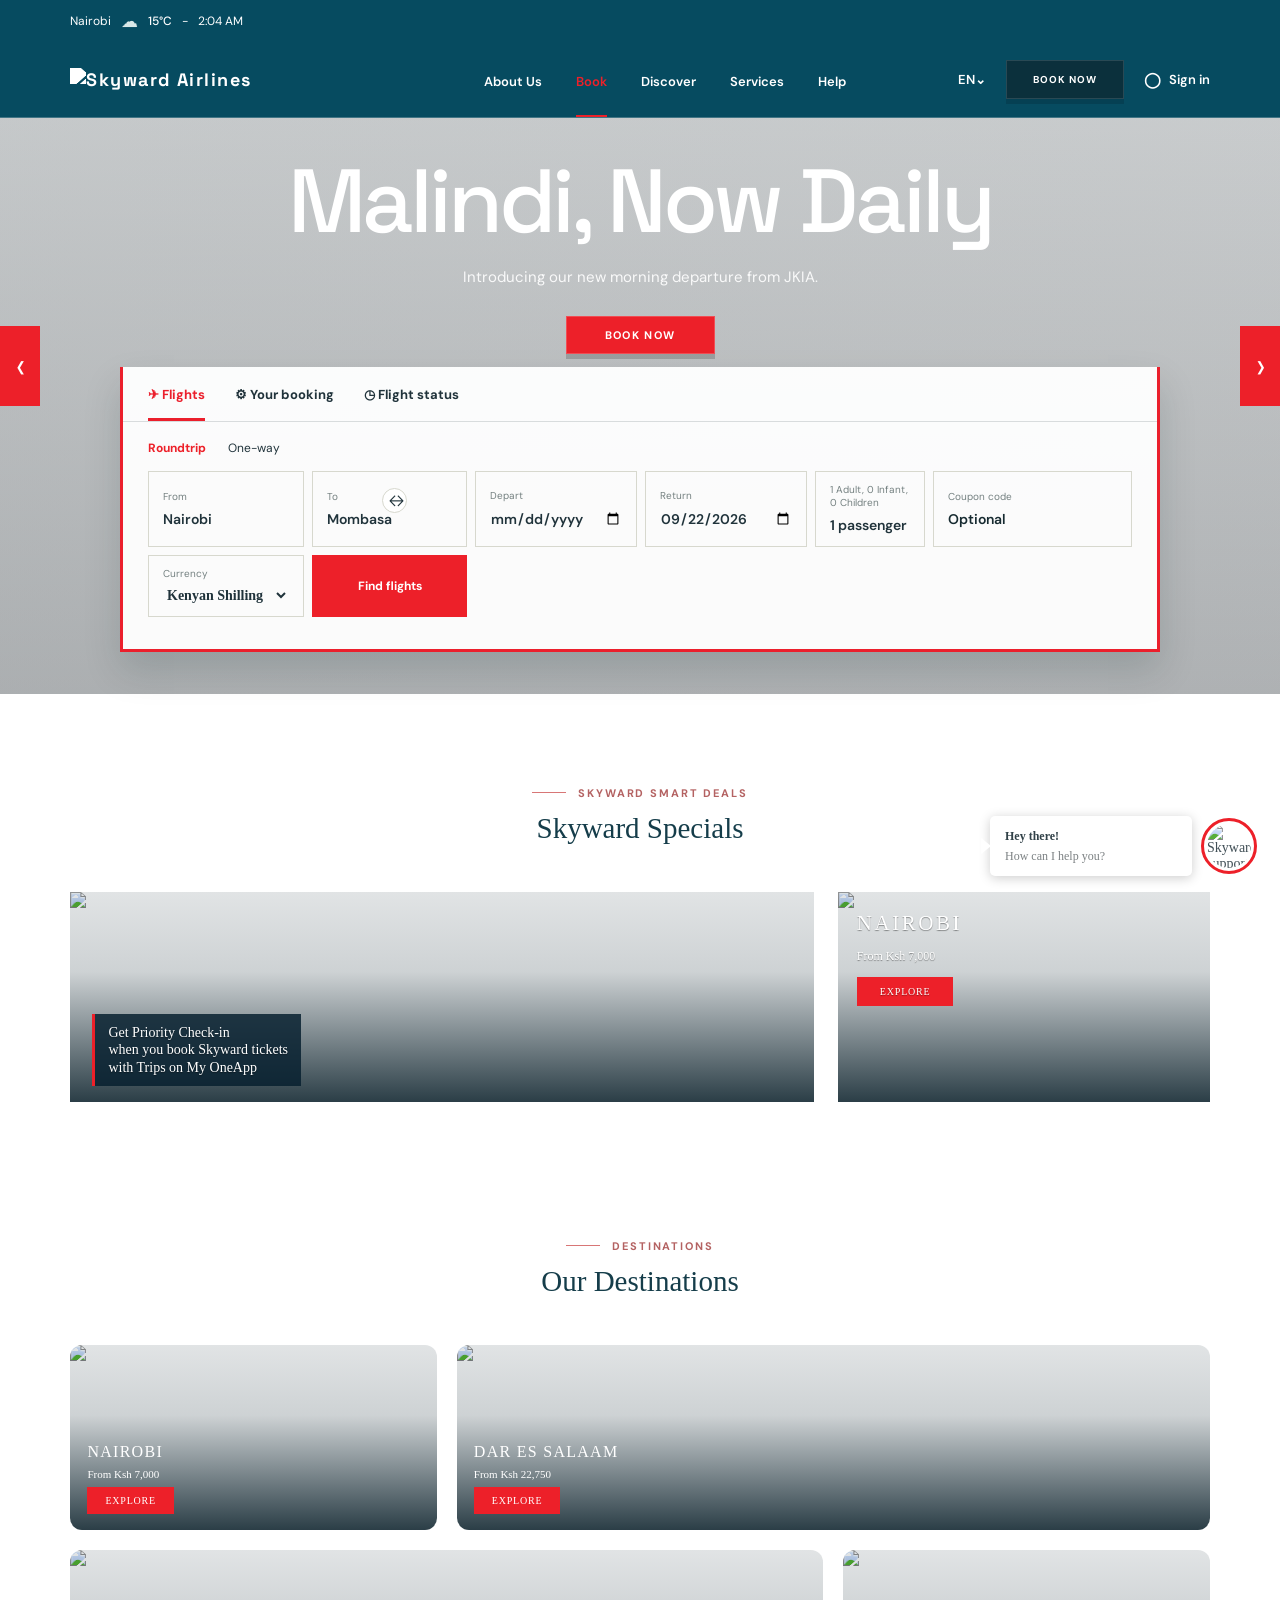
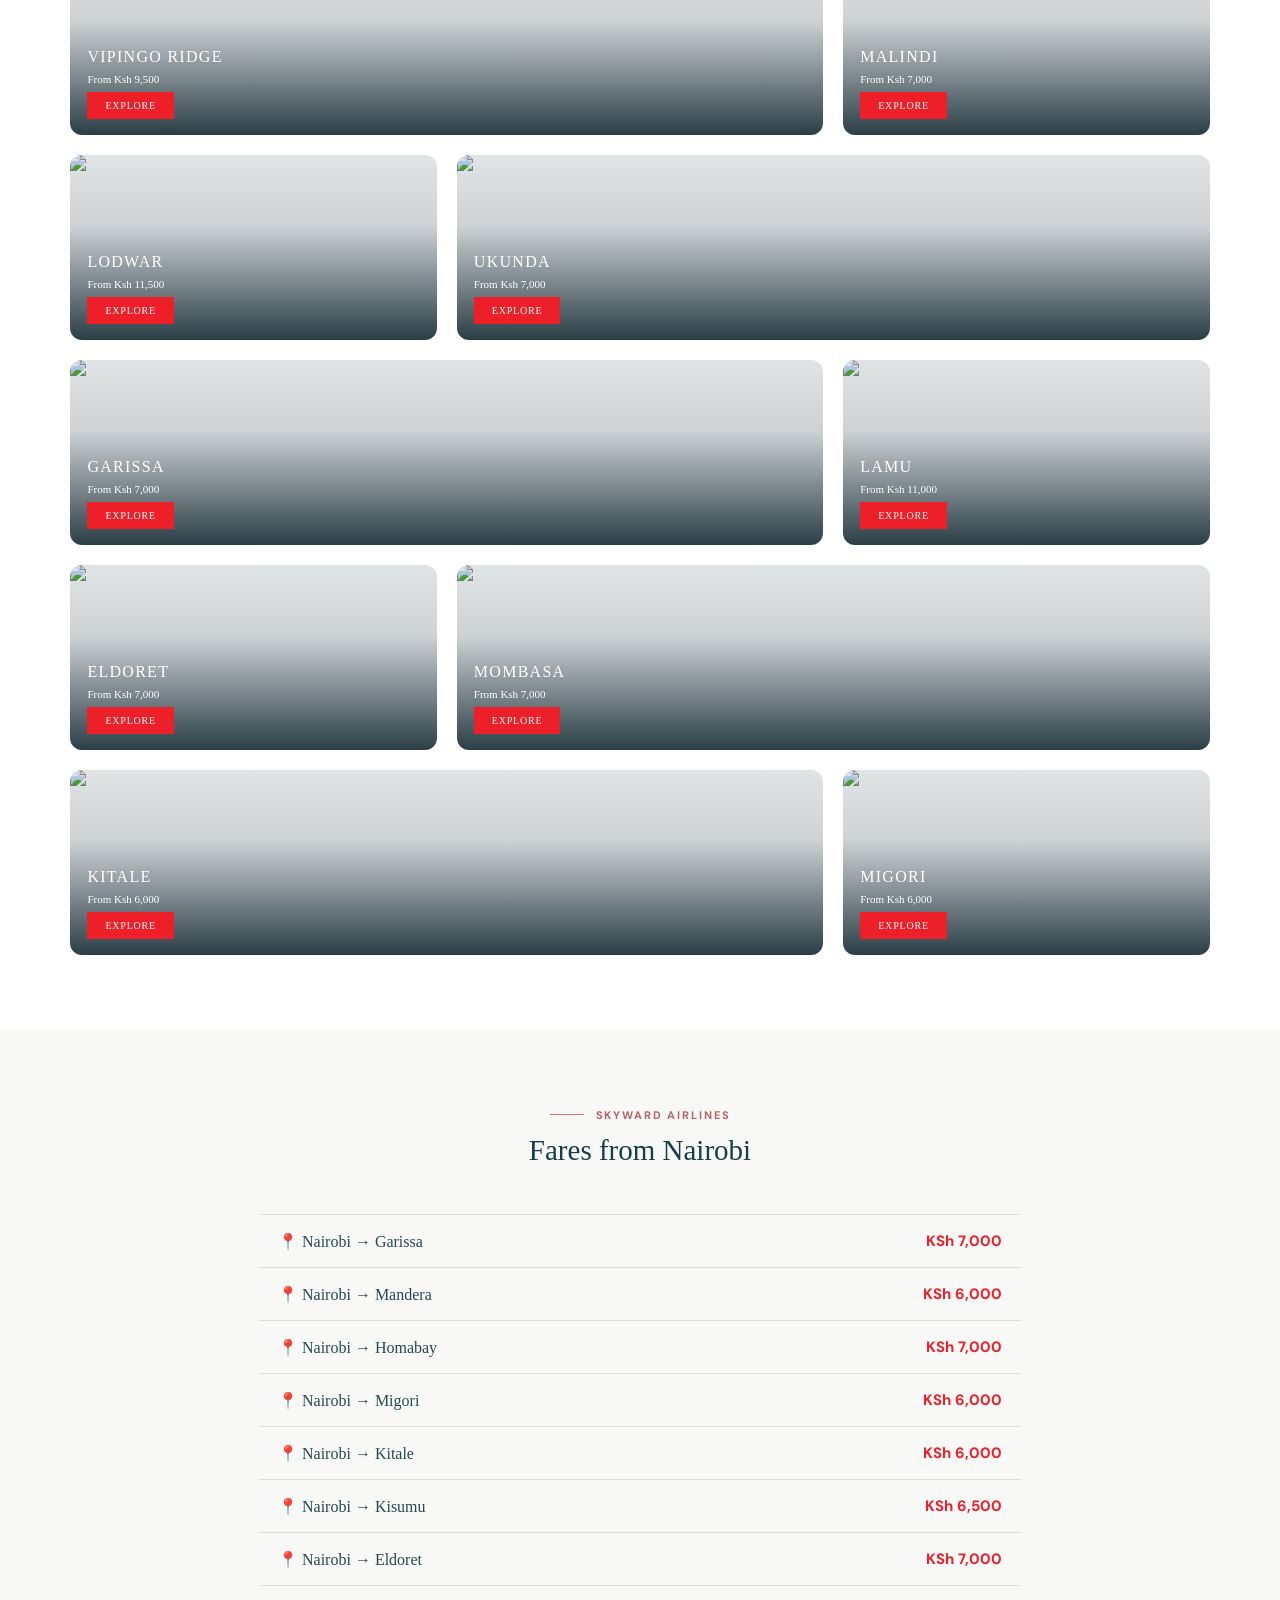
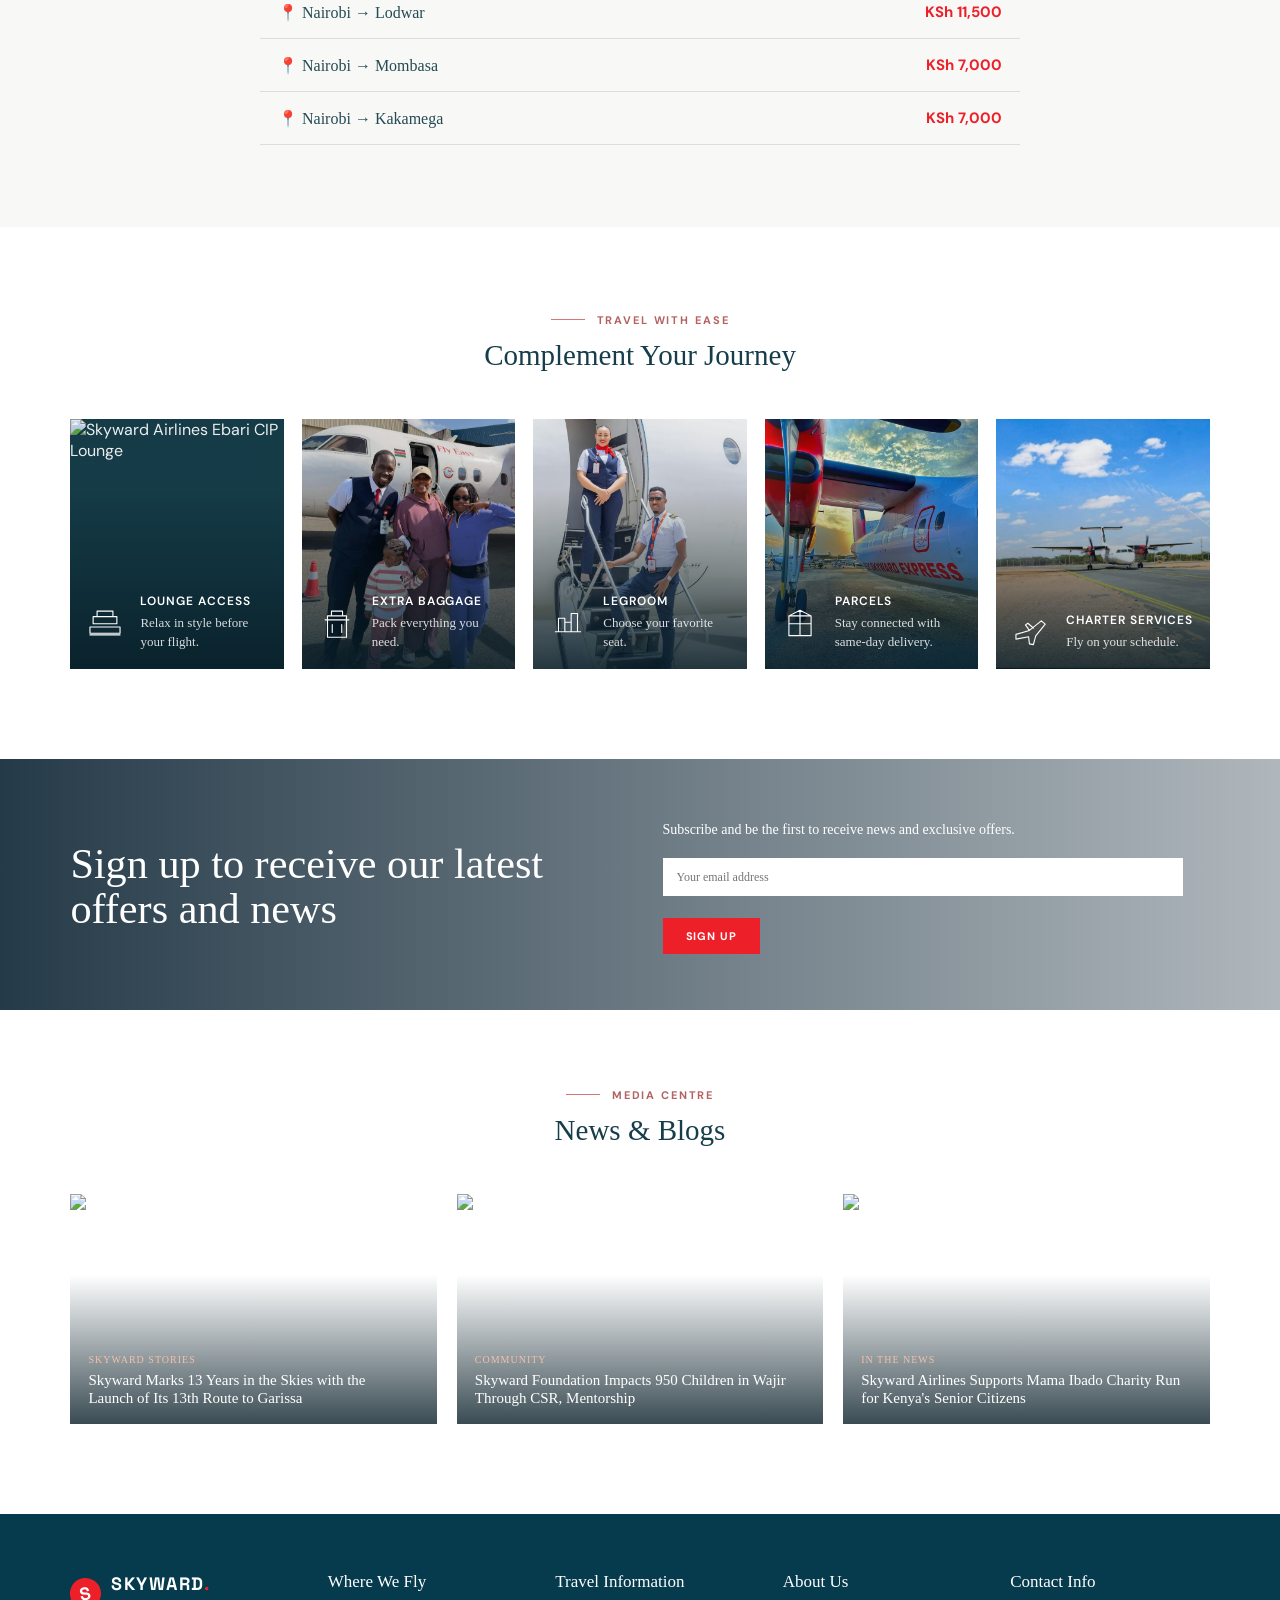
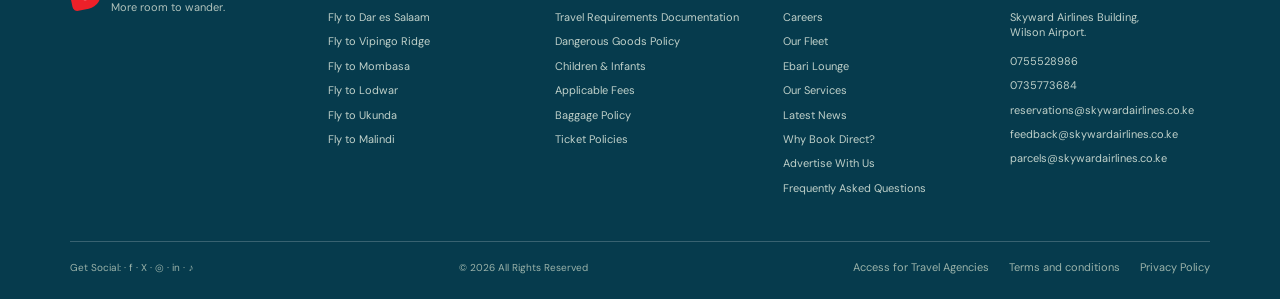
==== commit 6beb49d2: "Align destination fares with Nairobi list" ====
--- a/index.html
+++ b/index.html
@@ -153,12 +153,12 @@
         <a class="destination-card" href="#book"><img src="https://skywardairlines.com/storage/2026/01/Malindi-Skyward-Airlines-001-1.jpg" alt="Malindi"><span><strong>MALINDI</strong><small>From Ksh 7,000</small><b>EXPLORE</b></span></a>
         <a class="destination-card" href="#book"><img src="https://skywardairlines.com/storage/2026/02/Lodwar-Sunset-Skyward.webp" alt="Lodwar"><span><strong>LODWAR</strong><small>From Ksh 11,500</small><b>EXPLORE</b></span></a>
         <a class="destination-card" href="#book"><img src="https://skywardairlines.com/storage/2026/07/Ukunda-BEach-Skyward-Airlines.webp" alt="Ukunda"><span><strong>UKUNDA</strong><small>From Ksh 7,000</small><b>EXPLORE</b></span></a>
-        <a class="destination-card" href="#book"><img src="https://skywardairlines.com/storage/2026/07/Skyward-Airlines-Garissa.webp" alt="Garissa"><span><strong>GARISSA</strong><small>From Ksh 8,500</small><b>EXPLORE</b></span></a>
+        <a class="destination-card" href="#book"><img src="https://skywardairlines.com/storage/2026/07/Skyward-Airlines-Garissa.webp" alt="Garissa"><span><strong>GARISSA</strong><small>From Ksh 7,000</small><b>EXPLORE</b></span></a>
         <a class="destination-card" href="#book"><img src="https://skywardairlines.com/storage/2026/07/Lamu-Skyward-Airlines-001.webp" alt="Lamu"><span><strong>LAMU</strong><small>From Ksh 11,000</small><b>EXPLORE</b></span></a>
         <a class="destination-card" href="#book"><img src="https://skywardairlines.com/storage/2026/02/Eldoret-Skyward-Airlines.webp" alt="Eldoret"><span><strong>ELDORET</strong><small>From Ksh 7,000</small><b>EXPLORE</b></span></a>
         <a class="destination-card" href="#book"><img src="https://skywardairlines.com/storage/2026/01/Mombasa-Skyward-Airlines-001.jpg" alt="Mombasa"><span><strong>MOMBASA</strong><small>From Ksh 7,000</small><b>EXPLORE</b></span></a>
-        <a class="destination-card" href="#book"><img src="https://skywardairlines.com/storage/2026/07/Skyward-Airlines-Kitale-001.webp" alt="Kitale"><span><strong>KITALE</strong><small>From Ksh 8,000</small><b>EXPLORE</b></span></a>
-        <a class="destination-card" href="#book"><img src="https://skywardairlines.com/storage/2026/01/Migori-Skyward-Airlines.jpg" alt="Migori"><span><strong>MIGORI</strong><small>From Ksh 8,000</small><b>EXPLORE</b></span></a>
+        <a class="destination-card" href="#book"><img src="https://skywardairlines.com/storage/2026/07/Skyward-Airlines-Kitale-001.webp" alt="Kitale"><span><strong>KITALE</strong><small>From Ksh 6,000</small><b>EXPLORE</b></span></a>
+        <a class="destination-card" href="#book"><img src="https://skywardairlines.com/storage/2026/01/Migori-Skyward-Airlines.jpg" alt="Migori"><span><strong>MIGORI</strong><small>From Ksh 6,000</small><b>EXPLORE</b></span></a>
       </div>
     </section>
 
@@ -267,6 +267,6 @@
       </form>
     </div>
   </div>
-  <script src="script.js?v=20260928"></script>
+  <script src="script.js?v=20260929"></script>
 </body>
 </html>
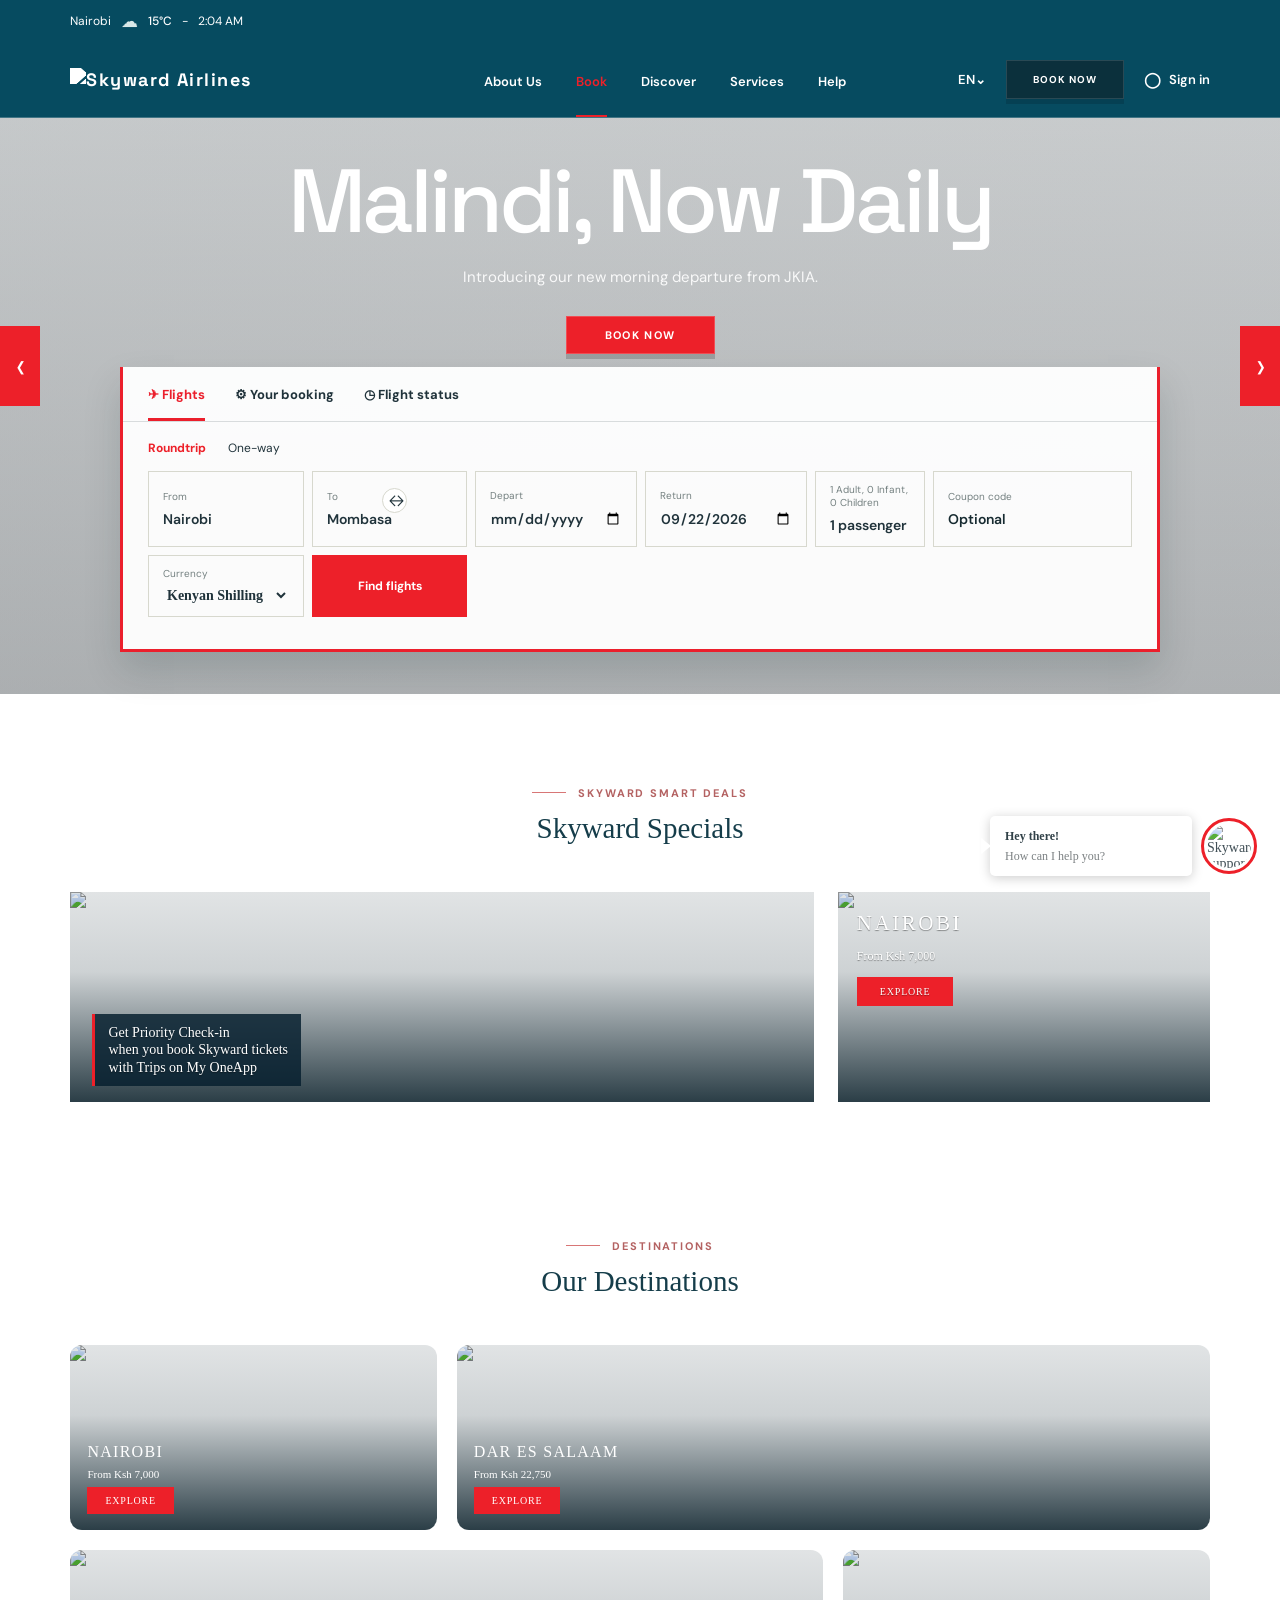
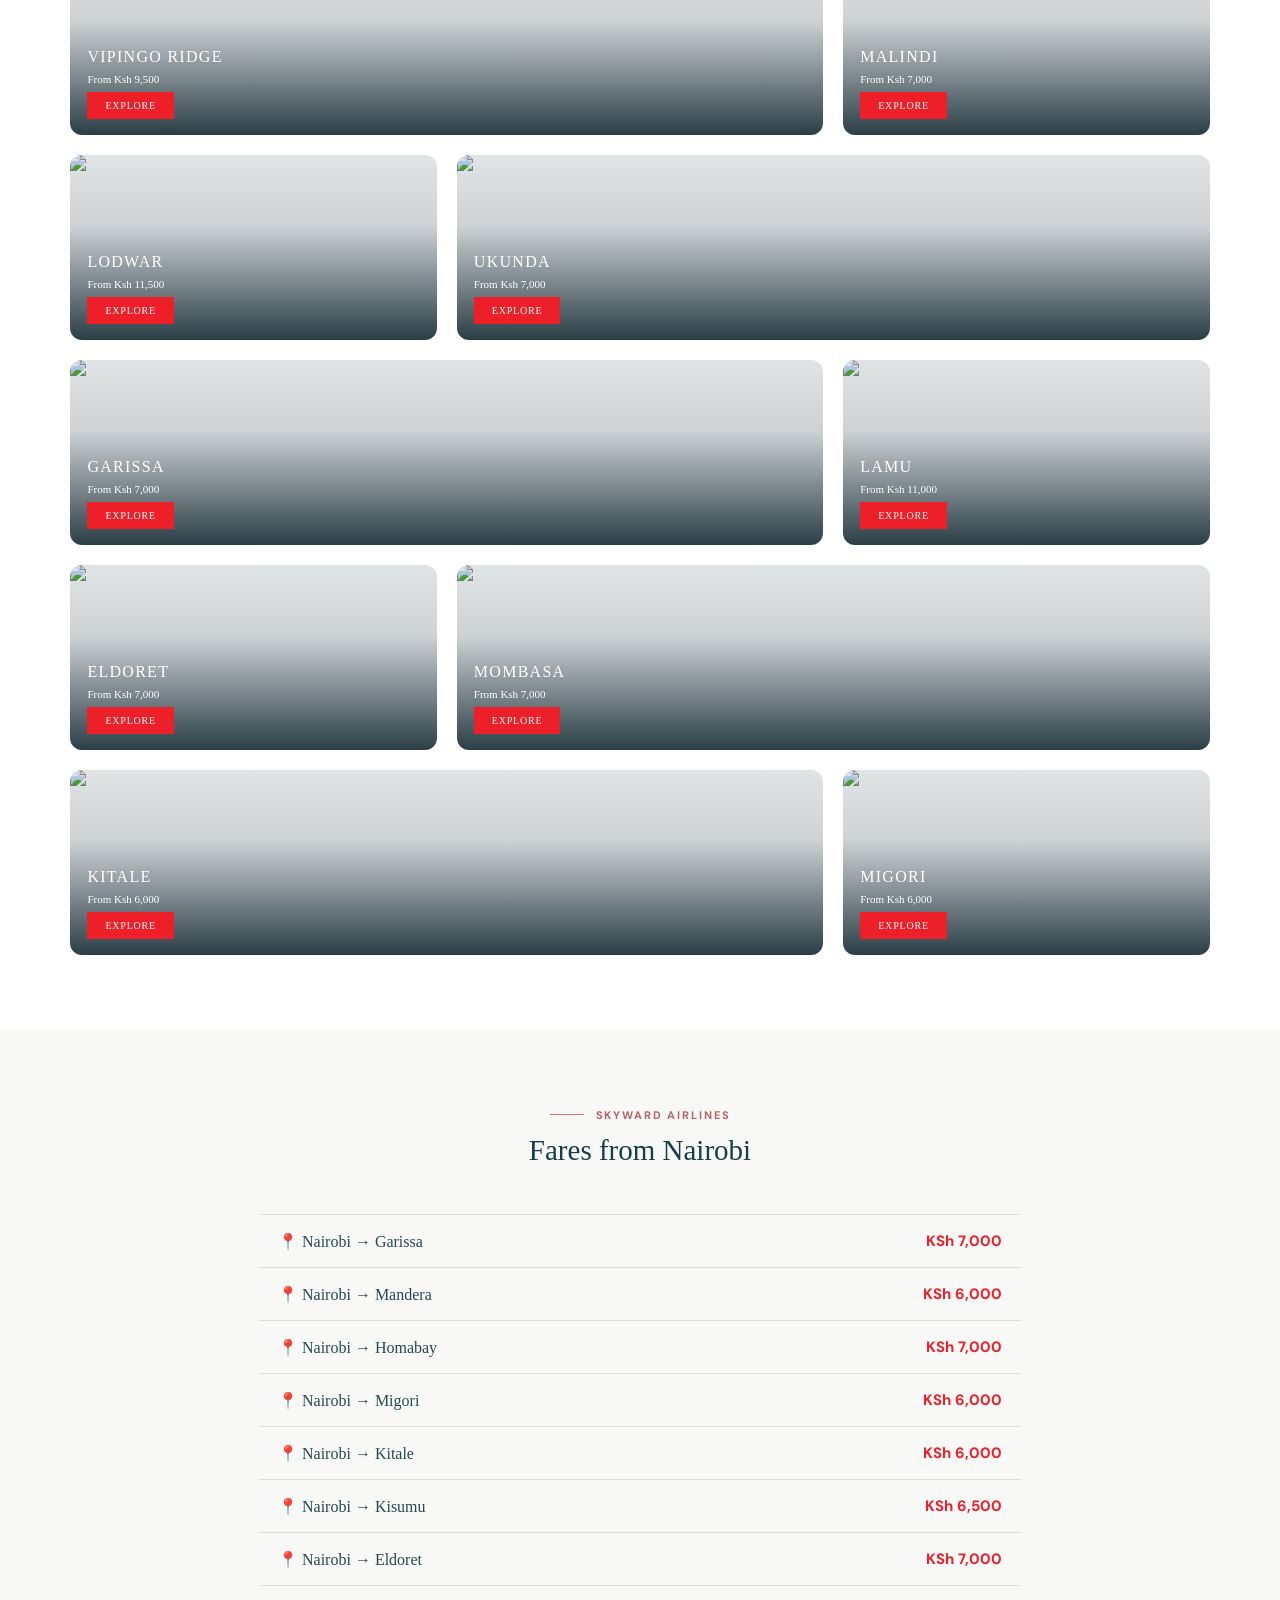
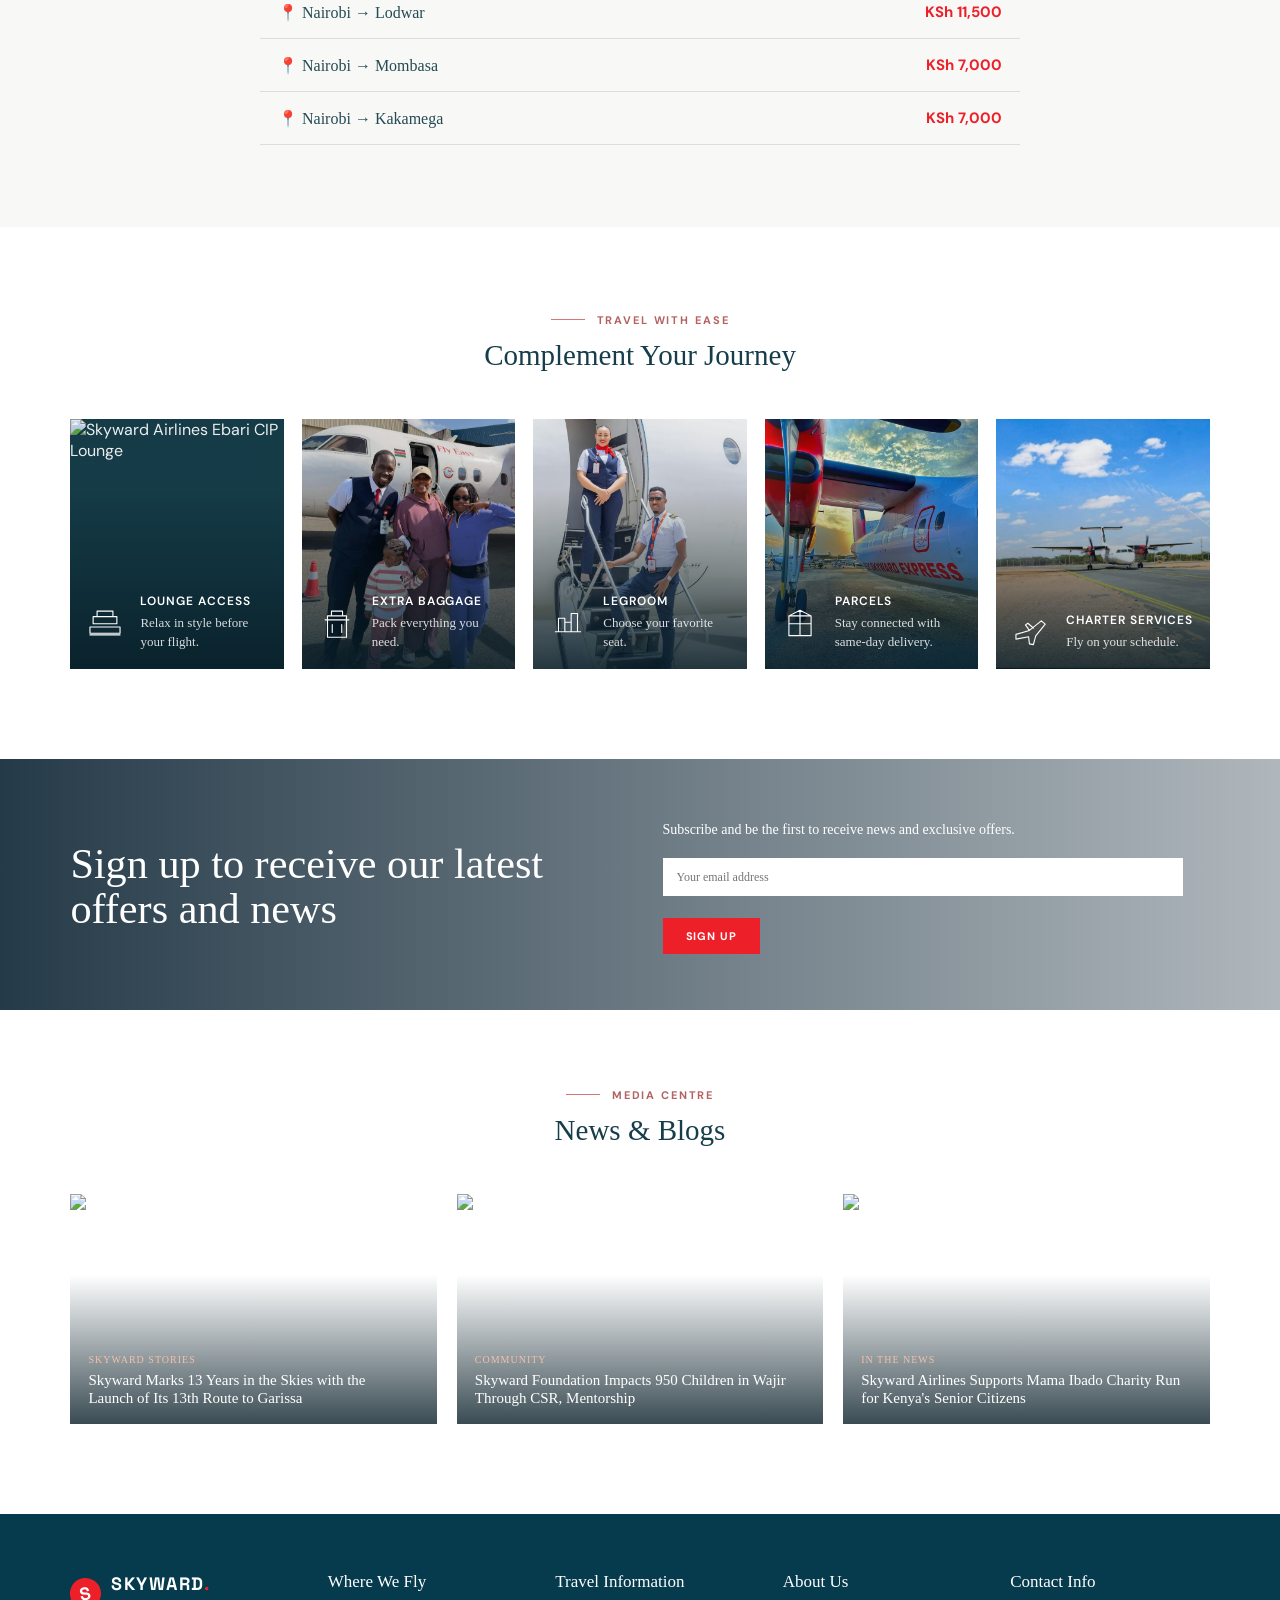
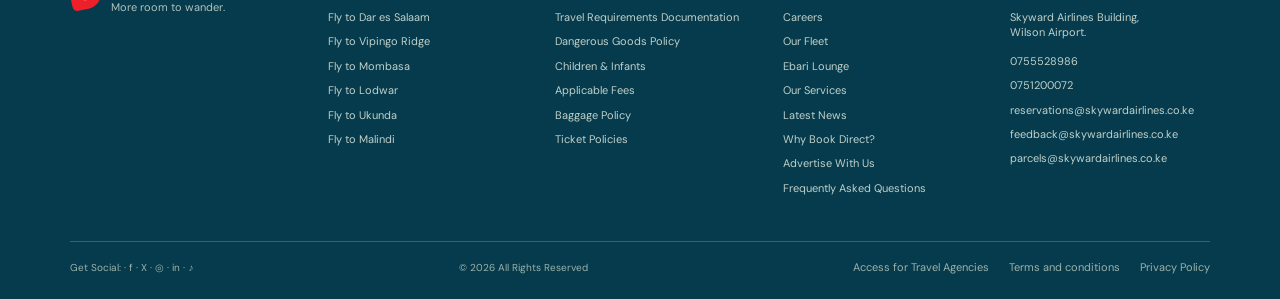
==== commit 8ce67a19: "Update contact phone number Co-authored-by: Copilot <223556219+Copilot@users.noreply.github.com>" ====
--- a/index.html
+++ b/index.html
@@ -219,7 +219,7 @@
       <div class="footer-column"><h3>Where We Fly</h3><a href="#book">Fly to Dar es Salaam</a><a href="#book">Fly to Vipingo Ridge</a><a href="#book">Fly to Mombasa</a><a href="#book">Fly to Lodwar</a><a href="#book">Fly to Ukunda</a><a href="#book">Fly to Malindi</a></div>
       <div class="footer-column"><h3>Travel Information</h3><a href="#help">Travel Requirements Documentation</a><a href="#help">Dangerous Goods Policy</a><a href="#help">Children &amp; Infants</a><a href="#help">Applicable Fees</a><a href="#help">Baggage Policy</a><a href="#help">Ticket Policies</a></div>
       <div class="footer-column"><h3>About Us</h3><a href="#about">Careers</a><a href="#services">Our Fleet</a><a href="#services">Ebari Lounge</a><a href="#services">Our Services</a><a href="#media">Latest News</a><a href="#about">Why Book Direct?</a><a href="#about">Advertise With Us</a><a href="#help">Frequently Asked Questions</a></div>
-      <div class="footer-column footer-contact"><h3>Contact Info</h3><p>Skyward Airlines Building,<br>Wilson Airport.</p><a href="tel:0755528986">0755528986</a><span>0735773684</span><a href="mailto:reservations@skywardairlines.co.ke">reservations@skywardairlines.co.ke</a><a href="mailto:feedback@skywardairlines.co.ke">feedback@skywardairlines.co.ke</a><a href="mailto:parcels@skywardairlines.co.ke">parcels@skywardairlines.co.ke</a></div>
+      <div class="footer-column footer-contact"><h3>Contact Info</h3><p>Skyward Airlines Building,<br>Wilson Airport.</p><a href="tel:0755528986">0755528986</a><span>0751200072</span><a href="mailto:reservations@skywardairlines.co.ke">reservations@skywardairlines.co.ke</a><a href="mailto:feedback@skywardairlines.co.ke">feedback@skywardairlines.co.ke</a><a href="mailto:parcels@skywardairlines.co.ke">parcels@skywardairlines.co.ke</a></div>
     </div>
     <div class="footer-bottom"><span>Get Social: · f · X · ◎ · in · ♪</span><span>© 2026 All Rights Reserved</span><div class="footer-links"><a href="#help">Access for Travel Agencies</a><a href="#help">Terms and conditions</a><a href="#help">Privacy Policy</a></div></div>
   </footer>
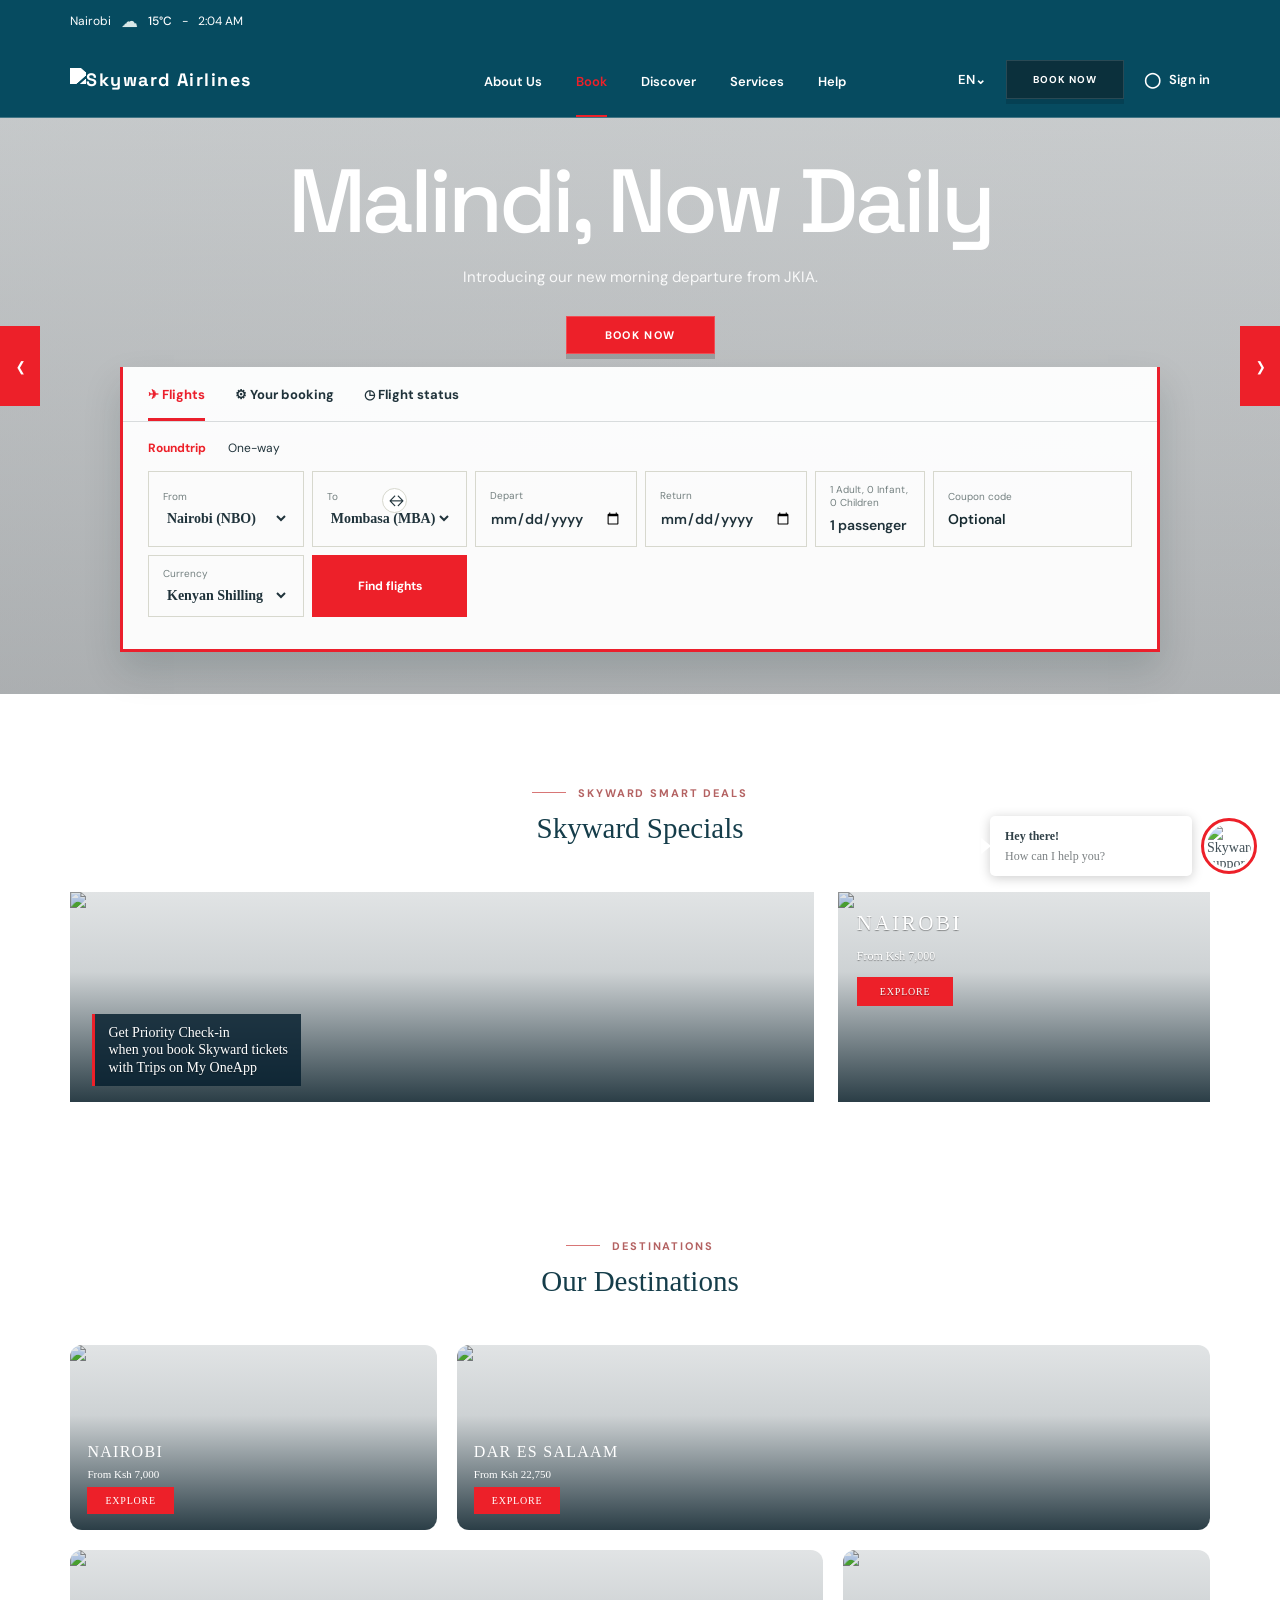
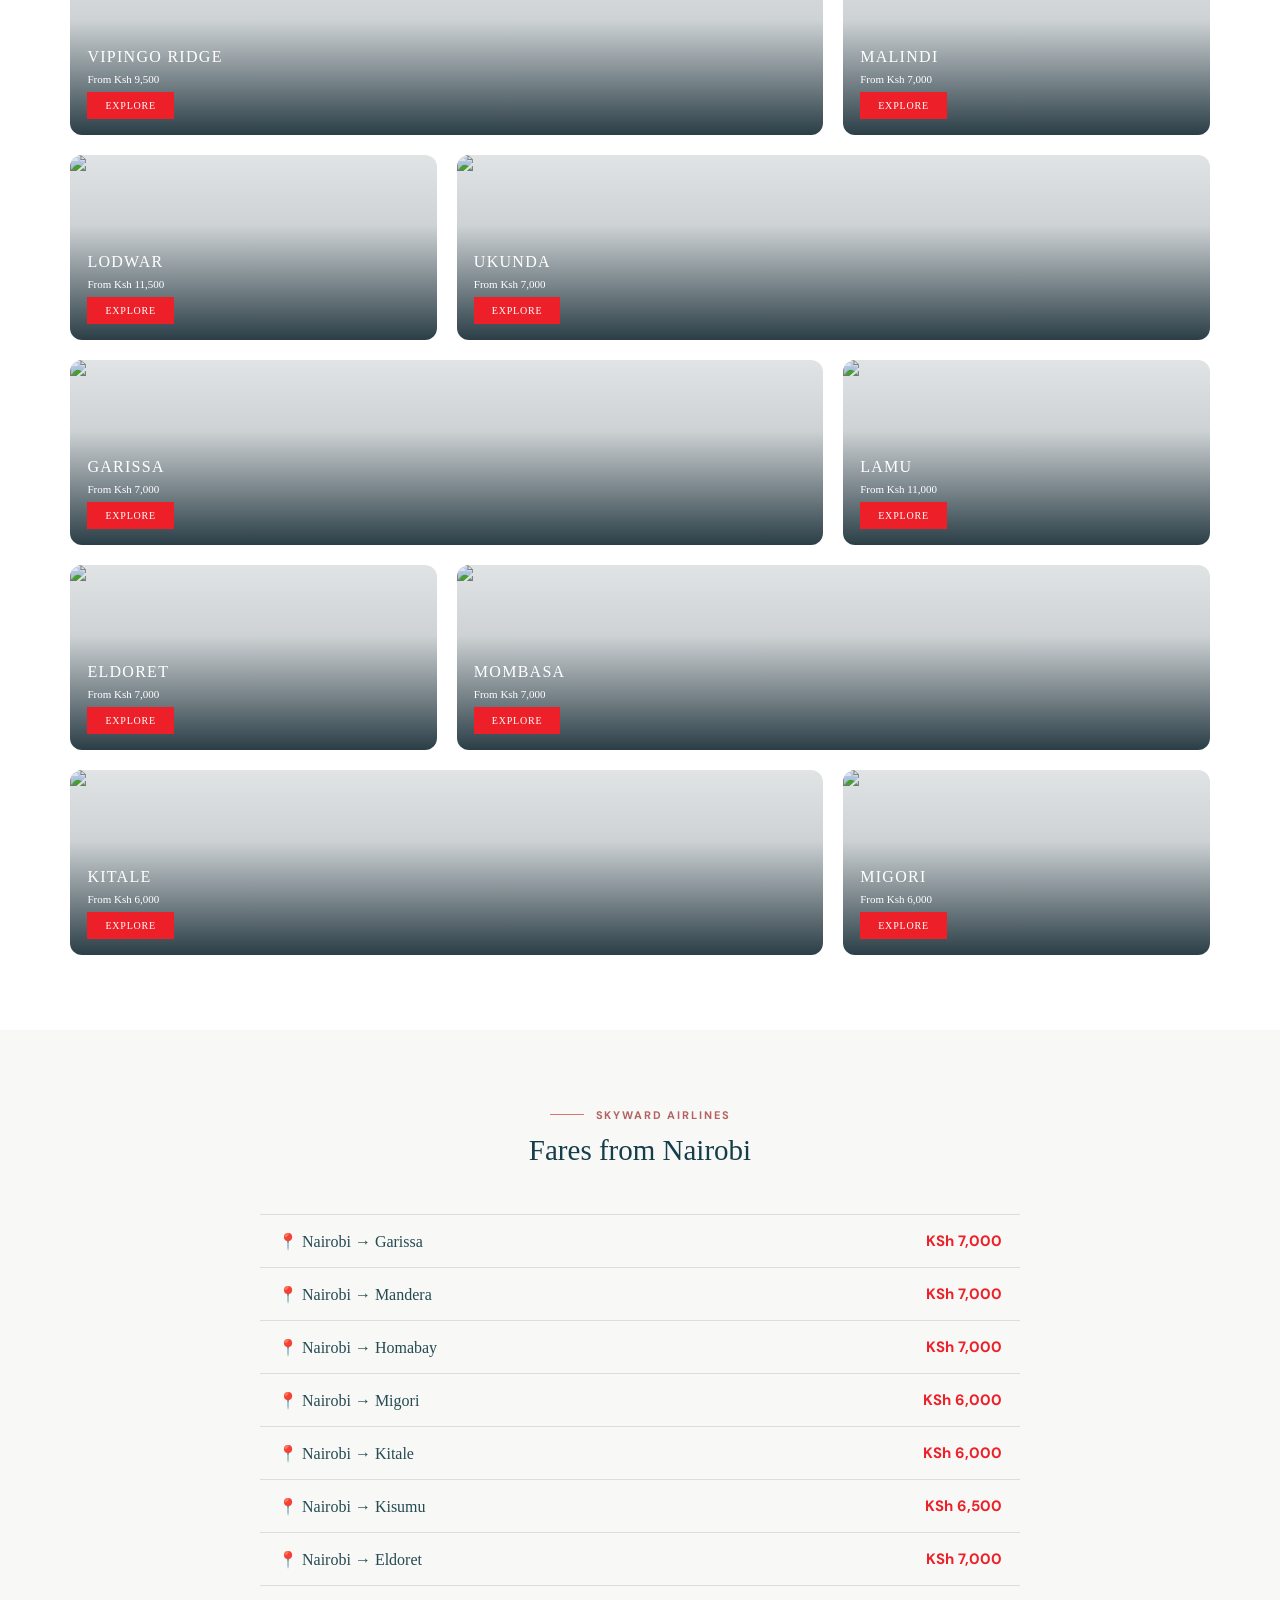
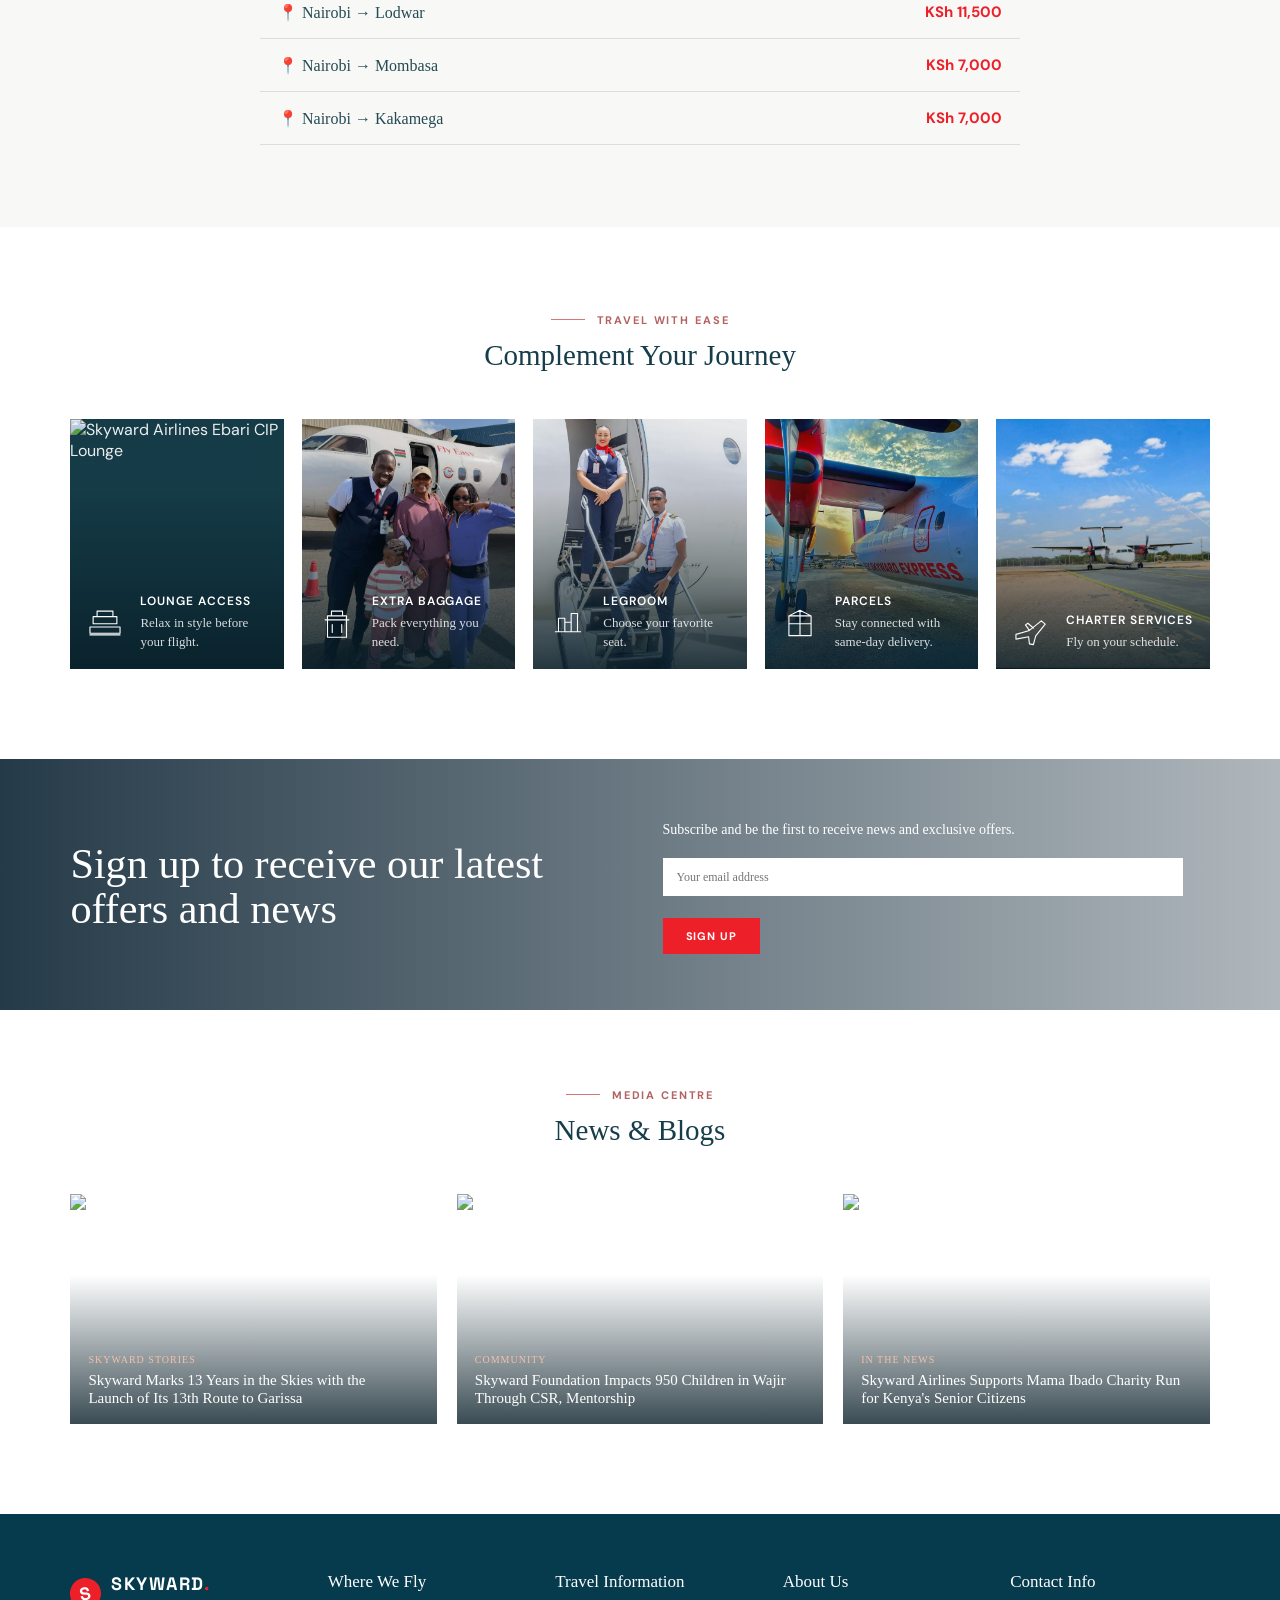
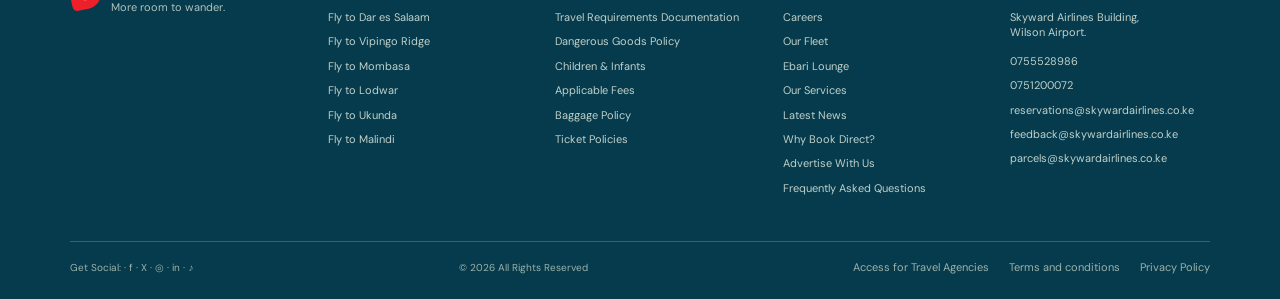
==== commit 6259df17: "Update booking dropdowns and trip logic Co-authored-by: Copilot <223556219+Copilot@users.noreply.git" ====
--- a/index.html
+++ b/index.html
@@ -51,26 +51,56 @@
           <button class="booking-tab" role="tab" aria-selected="false" data-tab="status"><span>◷</span> Flight status</button>
         </div>
         <div class="trip-options flight-panel" role="group" aria-label="Trip type">
-          <button class="trip-pill active" type="button">Roundtrip</button>
-          <button class="trip-pill" type="button">One-way</button>
+          <button class="trip-pill active" type="button" data-trip-type="roundtrip" aria-pressed="true">Roundtrip</button>
+          <button class="trip-pill" type="button" data-trip-type="one-way" aria-pressed="false">One-way</button>
         </div>
         <div class="search-grid flight-panel">
           <label class="field location-field">
             <span>From</span>
-            <input type="text" list="airport-options" value="Nairobi" placeholder="Airport or country" aria-label="From airport or country">
+            <select aria-label="From airport or country">
+              <option value="Nairobi (NBO)" selected>Nairobi (NBO)</option>
+              <option value="Garissa (GAS)">Garissa (GAS)</option>
+              <option value="Mandera (NDE)">Mandera (NDE)</option>
+              <option value="Migori (MIG)">Migori (MIG)</option>
+              <option value="Kitale (KTL)">Kitale (KTL)</option>
+              <option value="Kisumu (KIS)">Kisumu (KIS)</option>
+              <option value="Eldoret (EDL)">Eldoret (EDL)</option>
+              <option value="Kakamega (GGM)">Kakamega (GGM)</option>
+              <option value="Mombasa (MBA)">Mombasa (MBA)</option>
+              <option value="Malindi (MYD)">Malindi (MYD)</option>
+              <option value="Ukunda (UKA)">Ukunda (UKA)</option>
+              <option value="Lodwar (LOK)">Lodwar (LOK)</option>
+              <option value="Lamu (LAU)">Lamu (LAU)</option>
+              <option value="Dar es Salaam (DAR)">Dar es Salaam (DAR)</option>
+            </select>
           </label>
           <button class="swap-button" type="button" aria-label="Swap departure and arrival">↔</button>
           <label class="field location-field">
             <span>To</span>
-            <input type="text" list="airport-options" value="Mombasa" placeholder="Airport or country" aria-label="To airport or country">
+            <select aria-label="To airport or country">
+              <option value="Nairobi (NBO)">Nairobi (NBO)</option>
+              <option value="Garissa (GAS)">Garissa (GAS)</option>
+              <option value="Mandera (NDE)">Mandera (NDE)</option>
+              <option value="Migori (MIG)">Migori (MIG)</option>
+              <option value="Kitale (KTL)">Kitale (KTL)</option>
+              <option value="Kisumu (KIS)">Kisumu (KIS)</option>
+              <option value="Eldoret (EDL)">Eldoret (EDL)</option>
+              <option value="Kakamega (GGM)">Kakamega (GGM)</option>
+              <option value="Mombasa (MBA)" selected>Mombasa (MBA)</option>
+              <option value="Malindi (MYD)">Malindi (MYD)</option>
+              <option value="Ukunda (UKA)">Ukunda (UKA)</option>
+              <option value="Lodwar (LOK)">Lodwar (LOK)</option>
+              <option value="Lamu (LAU)">Lamu (LAU)</option>
+              <option value="Dar es Salaam (DAR)">Dar es Salaam (DAR)</option>
+            </select>
           </label>
           <label class="field date-field">
             <span>Depart</span>
-            <input type="date" aria-label="Depart date">
+            <input type="date" aria-label="Depart date" required>
           </label>
           <label class="field date-field return-field">
             <span>Return</span>
-            <input type="date" value="2026-09-22" aria-label="Return date">
+            <input type="date" aria-label="Return date" required>
           </label>
           <div class="field passenger-field">
             <span>1 Adult, 0 Infant, 0 Children</span>
@@ -99,16 +129,6 @@
           </label>
           <button class="search-button" type="button">Find flights</button>
         </div>
-        <datalist id="airport-options">
-          <option value="Nairobi (NBO)"></option>
-          <option value="Mombasa (MBA)"></option>
-          <option value="Malindi (MYD)"></option>
-          <option value="Ukunda (UKA)"></option>
-          <option value="Lodwar (LOK)"></option>
-          <option value="Garissa (GAS)"></option>
-          <option value="Lamu (LAU)"></option>
-          <option value="Dar es Salaam (DAR)"></option>
-        </datalist>
         <div class="booking-panel" hidden>
           <div class="booking-panel-fields">
             <label class="field"><span>Booking reference</span><input type="text" placeholder="e.g. ABC123" aria-label="Booking reference"></label>
@@ -166,7 +186,7 @@
       <div class="section-title"><p class="eyebrow">Skyward Airlines</p><h2>Fares from Nairobi</h2></div>
       <div class="fare-list">
         <a class="fare-row" href="#book"><span>📍 Nairobi → Garissa</span><strong>KSh 7,000</strong></a>
-        <a class="fare-row" href="#book"><span>📍 Nairobi → Mandera</span><strong>KSh 6,000</strong></a>
+        <a class="fare-row" href="#book"><span>📍 Nairobi → Mandera</span><strong>KSh 7,000</strong></a>
         <a class="fare-row" href="#book"><span>📍 Nairobi → Homabay</span><strong>KSh 7,000</strong></a>
         <a class="fare-row" href="#book"><span>📍 Nairobi → Migori</span><strong>KSh 6,000</strong></a>
         <a class="fare-row" href="#book"><span>📍 Nairobi → Kitale</span><strong>KSh 6,000</strong></a>
--- a/styles.css
+++ b/styles.css
@@ -45,6 +45,7 @@
 .promo-link { border: 0; background: transparent; color: var(--orange); margin-left: auto; font-size: 12px; font-weight: 600; }.promo-link span { font-size: 17px; margin-left: 5px; }
 .search-grid { display: grid; grid-template-columns: 1.35fr 1.35fr 1fr 1fr .95fr auto; gap: 8px; align-items: stretch; }
 .field { border: 1px solid var(--line); padding: 11px 14px 12px; display: flex; flex-direction: column; justify-content: center; min-height: 59px; }.field span { font-size: 10px; color: #748080; margin-bottom: 7px; }.field strong, .field input { font-size: 14px; font-weight: 600; }.field input { width: 100%; min-width: 0; padding: 0; border: 0; outline: 0; color: var(--ink); background: transparent; font-family: inherit; }.field input::placeholder { color: #172b31; opacity: 1; }.field small { color: #748080; font-size: 11px; font-weight: 500; margin-left: 4px; }.location-field { padding-left: 18px; }.swap-button { width: 25px; height: 25px; border: 1px solid var(--line); background: var(--paper); border-radius: 50%; font-size: 15px; position: absolute; margin-left: 22.6%; margin-top: 17px; z-index: 2; }.search-button { border: 0; background: var(--orange); color: white; padding: 0 20px; min-width: 144px; font-size: 12px; font-weight: 700; }.search-button span { font-size: 16px; margin-left: 10px; }.search-button:hover { background: #c84c29; }.search-message { color: var(--orange); font-size: 11px; min-height: 0; margin: 10px 0 0; }
+.return-field[hidden] { display: none; }
 .intro-section { padding: 126px 12vw 116px; display: flex; justify-content: space-between; gap: 60px; background: var(--cream); }.intro-section h2, .routes-section h2 { font-size: clamp(42px, 5vw, 68px); line-height: .97; }.intro-copy { max-width: 368px; padding-top: 38px; }.intro-copy p { font-size: 16px; line-height: 1.7; color: #526064; margin: 0 0 28px; }.text-link { display: inline-flex; align-items: center; gap: 13px; color: var(--orange); font-size: 13px; font-weight: 700; border-bottom: 1px solid var(--orange); padding-bottom: 7px; }.text-link span { font-size: 17px; }
 .feature-section { display: grid; grid-template-columns: 1.12fr .88fr; gap: 18px; padding: 0 5.5vw; background: var(--cream); }.feature-card { position: relative; overflow: hidden; color: white; min-height: 516px; }.feature-card img { width: 100%; height: 100%; object-fit: cover; position: absolute; inset: 0; transition: transform .5s ease; }.feature-card:hover img { transform: scale(1.04); }.feature-card::after { content: ''; position: absolute; inset: 0; background: linear-gradient(0deg, rgba(8, 30, 33, .68), transparent 62%); }.feature-content { position: absolute; bottom: 32px; left: 34px; right: 34px; z-index: 1; }.feature-content h3 { font-size: clamp(30px, 3.3vw, 52px); max-width: 420px; line-height: .98; }.circle-link { width: 43px; height: 43px; display: grid; place-items: center; border: 1px solid rgba(255,255,255,.65); border-radius: 50%; position: absolute; right: 0; bottom: 3px; font-size: 19px; }.feature-side { display: grid; grid-template-rows: 1fr 1fr; gap: 18px; }.feature-card-small { min-height: 249px; }.feature-card-small .feature-content { bottom: 24px; left: 27px; }.feature-card-small .feature-content h3 { font-size: 32px; max-width: 300px; }.offer-card { min-height: 249px; background: var(--yellow); color: var(--ink); padding: 28px 30px; }.offer-card::after { display: none; }.offer-card h3 { font-size: 36px; line-height: .95; margin: 22px 0 12px; }.offer-card p { font-size: 13px; line-height: 1.4; max-width: 280px; color: #40575a; margin: 0 0 17px; }.offer-top { display: flex; gap: 9px; align-items: center; font-size: 10px; letter-spacing: .14em; font-weight: 700; }.offer-icon { font-size: 19px; }.dark-link { color: var(--ink); border-color: var(--ink); font-size: 12px; }
 .routes-section { padding: 124px 12vw 132px; background: var(--paper); }.section-heading { display: flex; justify-content: space-between; align-items: end; margin-bottom: 55px; }.section-heading .eyebrow { margin-bottom: 17px; }.route-list { border-top: 1px solid var(--line); }.route-row { display: grid; grid-template-columns: 1fr 1.6fr 1fr 1fr; align-items: center; gap: 20px; padding: 24px 0; border-bottom: 1px solid var(--line); }.route-city { font: 500 20px 'Space Grotesk', sans-serif; }.route-city b { font: 600 10px 'DM Sans', sans-serif; color: #829092; letter-spacing: .1em; margin-left: 7px; }.route-line { height: 1px; background: var(--ink); position: relative; }.route-line::after { content: '✦'; position: absolute; left: 50%; top: -9px; background: var(--paper); padding: 0 10px; font-size: 12px; }.route-meta { text-align: right; font-size: 13px; color: #657477; }.route-meta span { color: var(--orange); font-size: 17px; margin-left: 10px; }.route-row:hover .route-city { color: var(--orange); }
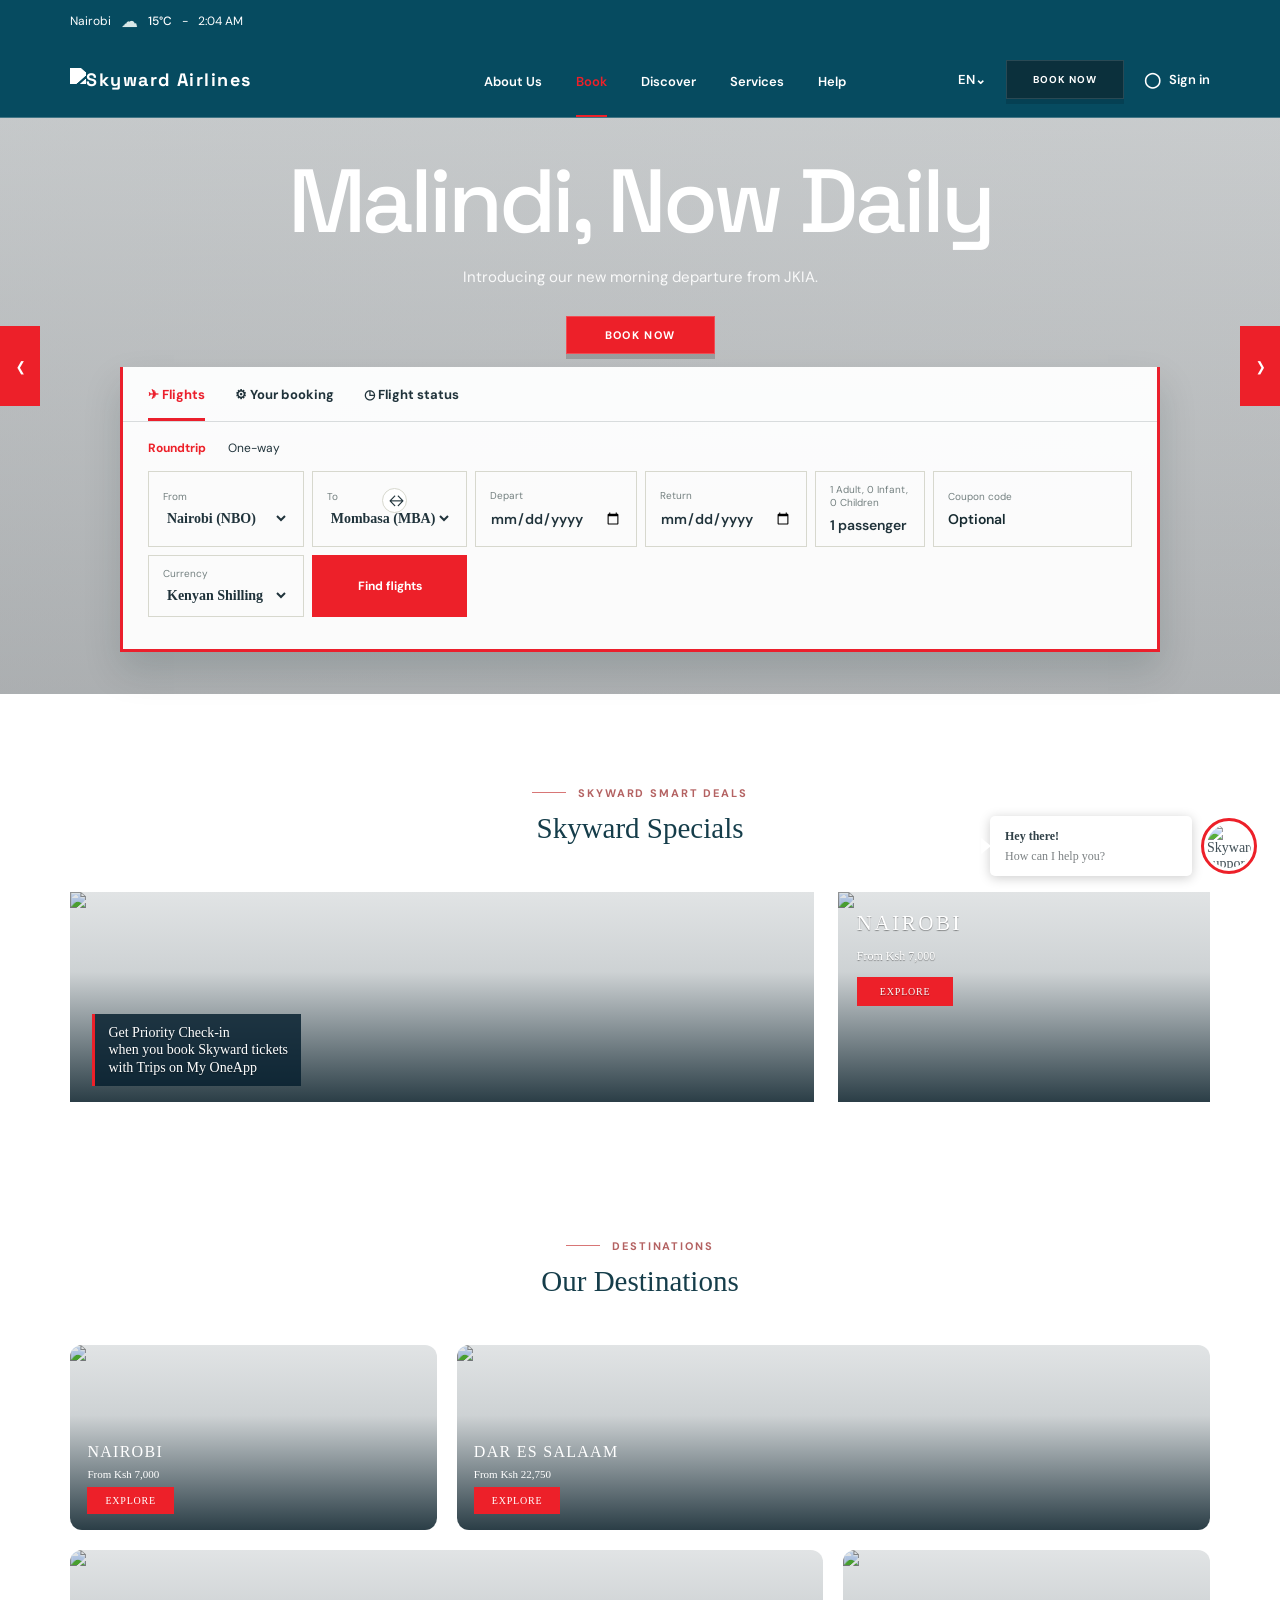
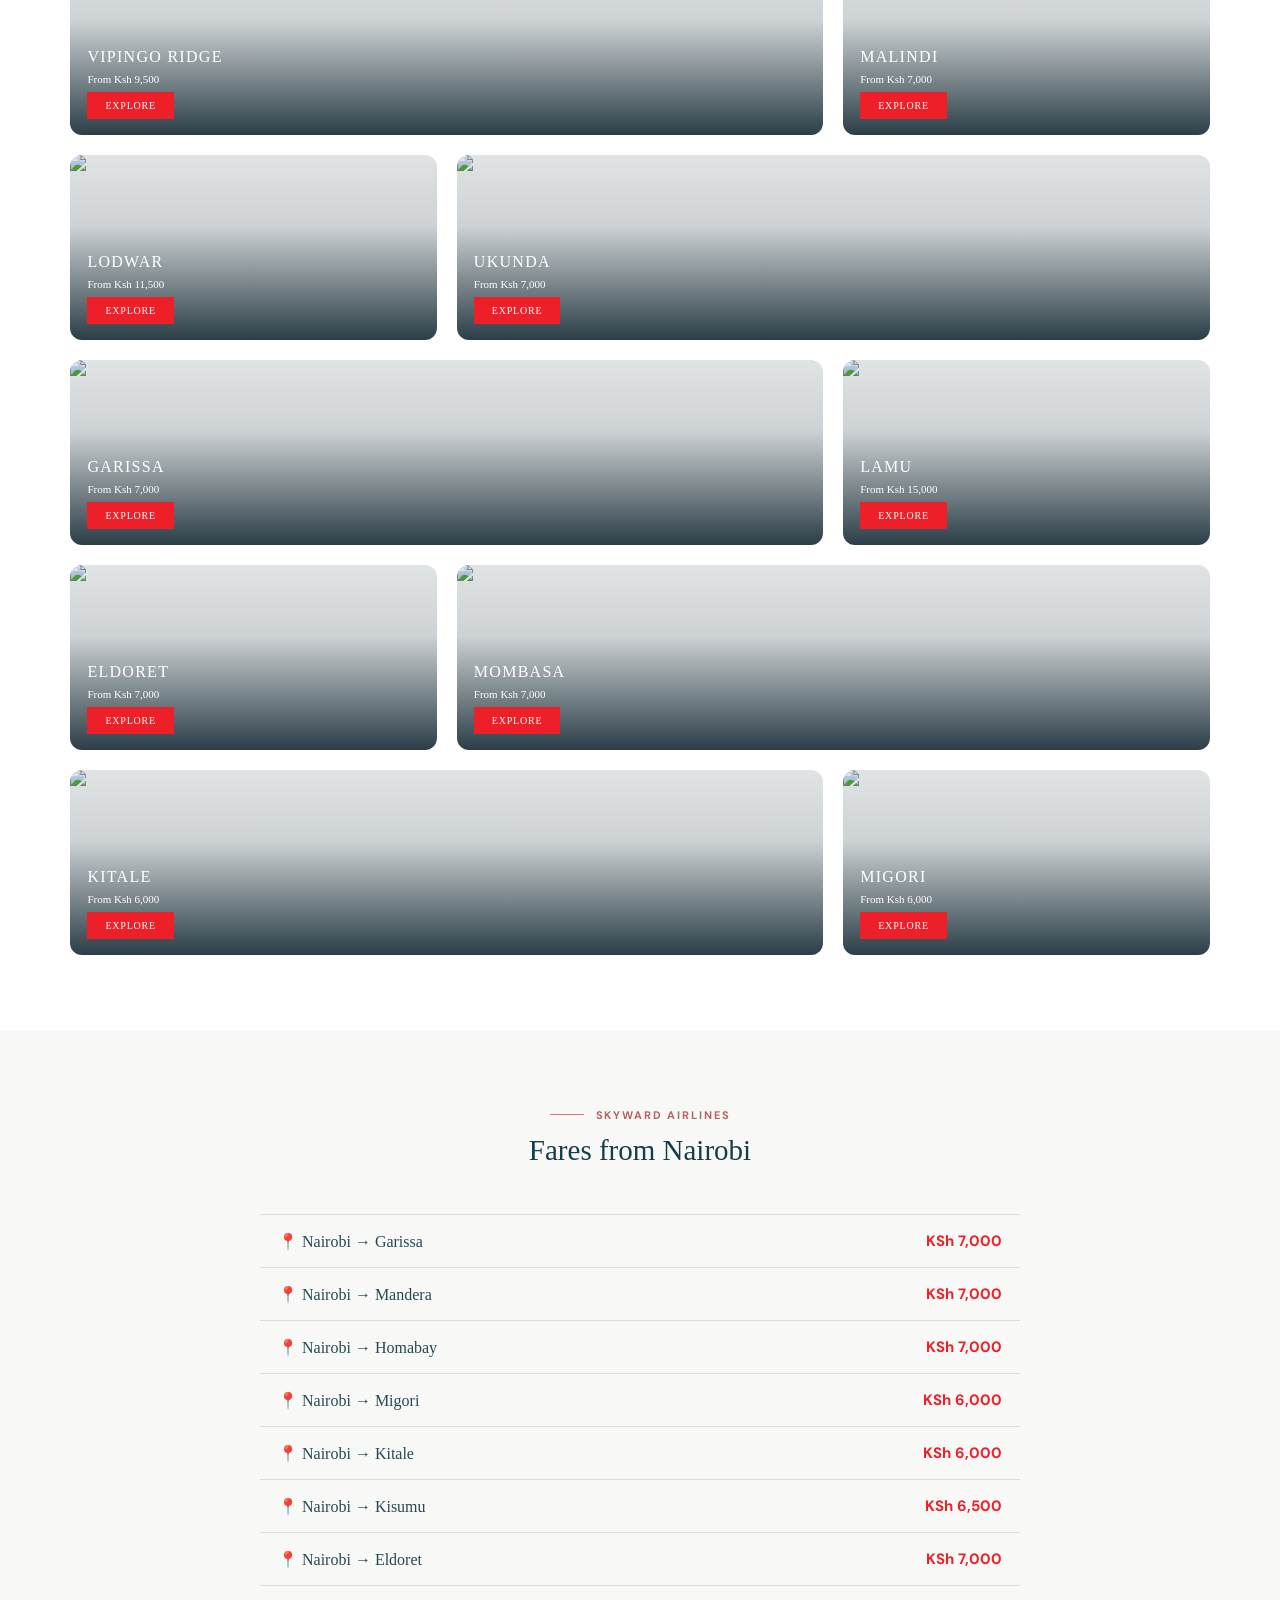
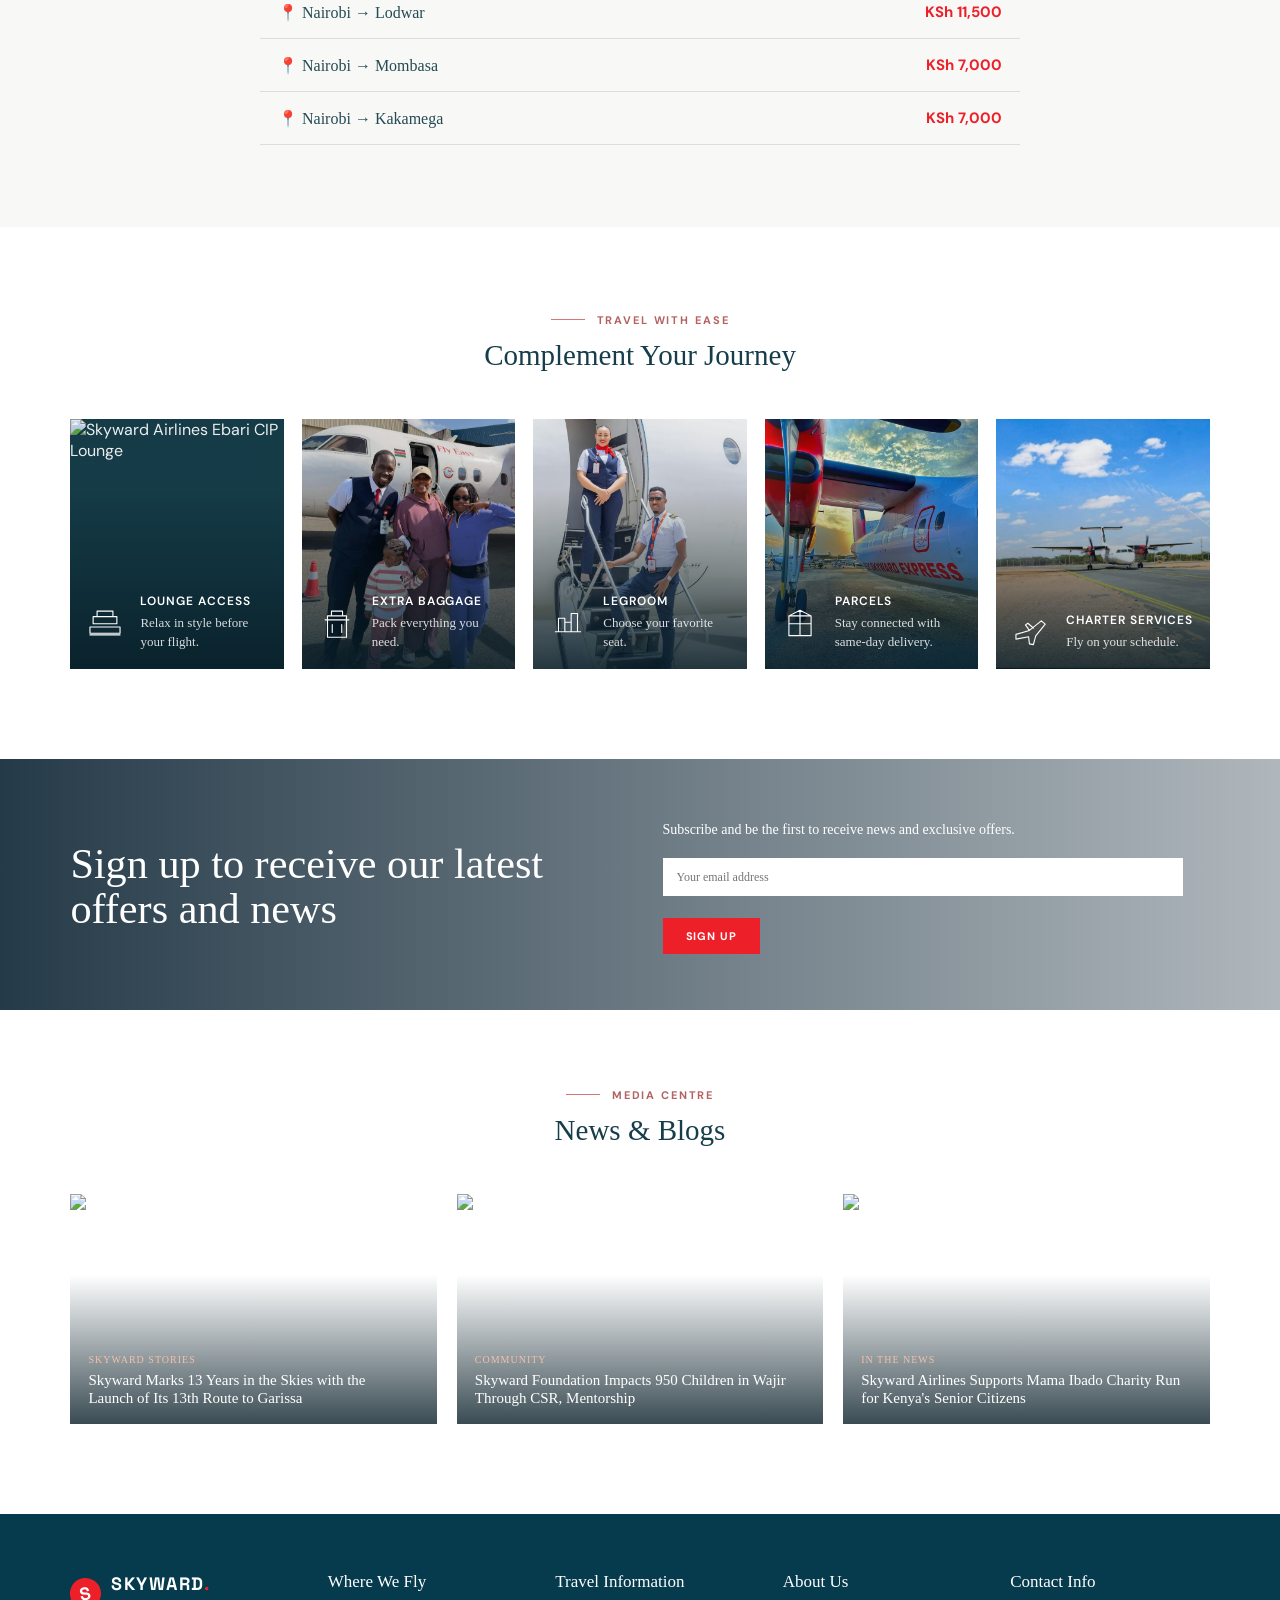
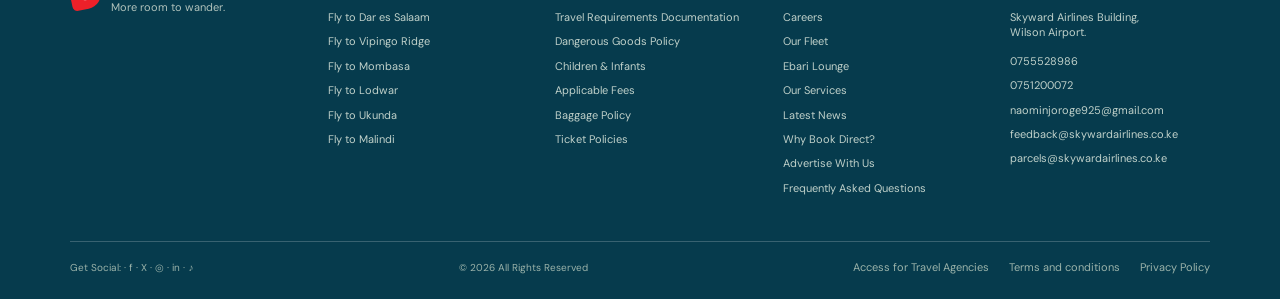
==== commit b8c94d4b: "Update Lamu fares and contact email Co-authored-by: Copilot <223556219+Copilot@users.noreply.github." ====
--- a/index.html
+++ b/index.html
@@ -174,7 +174,7 @@
         <a class="destination-card" href="#book"><img src="https://skywardairlines.com/storage/2026/02/Lodwar-Sunset-Skyward.webp" alt="Lodwar"><span><strong>LODWAR</strong><small>From Ksh 11,500</small><b>EXPLORE</b></span></a>
         <a class="destination-card" href="#book"><img src="https://skywardairlines.com/storage/2026/07/Ukunda-BEach-Skyward-Airlines.webp" alt="Ukunda"><span><strong>UKUNDA</strong><small>From Ksh 7,000</small><b>EXPLORE</b></span></a>
         <a class="destination-card" href="#book"><img src="https://skywardairlines.com/storage/2026/07/Skyward-Airlines-Garissa.webp" alt="Garissa"><span><strong>GARISSA</strong><small>From Ksh 7,000</small><b>EXPLORE</b></span></a>
-        <a class="destination-card" href="#book"><img src="https://skywardairlines.com/storage/2026/07/Lamu-Skyward-Airlines-001.webp" alt="Lamu"><span><strong>LAMU</strong><small>From Ksh 11,000</small><b>EXPLORE</b></span></a>
+        <a class="destination-card" href="#book"><img src="https://skywardairlines.com/storage/2026/07/Lamu-Skyward-Airlines-001.webp" alt="Lamu"><span><strong>LAMU</strong><small>From Ksh 15,000</small><b>EXPLORE</b></span></a>
         <a class="destination-card" href="#book"><img src="https://skywardairlines.com/storage/2026/02/Eldoret-Skyward-Airlines.webp" alt="Eldoret"><span><strong>ELDORET</strong><small>From Ksh 7,000</small><b>EXPLORE</b></span></a>
         <a class="destination-card" href="#book"><img src="https://skywardairlines.com/storage/2026/01/Mombasa-Skyward-Airlines-001.jpg" alt="Mombasa"><span><strong>MOMBASA</strong><small>From Ksh 7,000</small><b>EXPLORE</b></span></a>
         <a class="destination-card" href="#book"><img src="https://skywardairlines.com/storage/2026/07/Skyward-Airlines-Kitale-001.webp" alt="Kitale"><span><strong>KITALE</strong><small>From Ksh 6,000</small><b>EXPLORE</b></span></a>
@@ -239,7 +239,7 @@
       <div class="footer-column"><h3>Where We Fly</h3><a href="#book">Fly to Dar es Salaam</a><a href="#book">Fly to Vipingo Ridge</a><a href="#book">Fly to Mombasa</a><a href="#book">Fly to Lodwar</a><a href="#book">Fly to Ukunda</a><a href="#book">Fly to Malindi</a></div>
       <div class="footer-column"><h3>Travel Information</h3><a href="#help">Travel Requirements Documentation</a><a href="#help">Dangerous Goods Policy</a><a href="#help">Children &amp; Infants</a><a href="#help">Applicable Fees</a><a href="#help">Baggage Policy</a><a href="#help">Ticket Policies</a></div>
       <div class="footer-column"><h3>About Us</h3><a href="#about">Careers</a><a href="#services">Our Fleet</a><a href="#services">Ebari Lounge</a><a href="#services">Our Services</a><a href="#media">Latest News</a><a href="#about">Why Book Direct?</a><a href="#about">Advertise With Us</a><a href="#help">Frequently Asked Questions</a></div>
-      <div class="footer-column footer-contact"><h3>Contact Info</h3><p>Skyward Airlines Building,<br>Wilson Airport.</p><a href="tel:0755528986">0755528986</a><span>0751200072</span><a href="mailto:reservations@skywardairlines.co.ke">reservations@skywardairlines.co.ke</a><a href="mailto:feedback@skywardairlines.co.ke">feedback@skywardairlines.co.ke</a><a href="mailto:parcels@skywardairlines.co.ke">parcels@skywardairlines.co.ke</a></div>
+      <div class="footer-column footer-contact"><h3>Contact Info</h3><p>Skyward Airlines Building,<br>Wilson Airport.</p><a href="tel:0755528986">0755528986</a><span>0751200072</span><a href="https://mail.google.com/mail/?view=cm&amp;fs=1&amp;to=naominjoroge925%40gmail.com" target="_blank" rel="noopener noreferrer">naominjoroge925@gmail.com</a><a href="mailto:feedback@skywardairlines.co.ke">feedback@skywardairlines.co.ke</a><a href="mailto:parcels@skywardairlines.co.ke">parcels@skywardairlines.co.ke</a></div>
     </div>
     <div class="footer-bottom"><span>Get Social: · f · X · ◎ · in · ♪</span><span>© 2026 All Rights Reserved</span><div class="footer-links"><a href="#help">Access for Travel Agencies</a><a href="#help">Terms and conditions</a><a href="#help">Privacy Policy</a></div></div>
   </footer>
@@ -259,6 +259,13 @@
         <label>Phone or WhatsApp number<input type="tel" name="phone" required></label>
         <label>Email address<input type="email" name="email" required></label>
         <label>ID number or passport number<input type="text" name="idNumber" placeholder="e.g. ABC123456" required></label>
+        <label>Passenger type
+          <select name="passengerType">
+            <option>Adult</option>
+            <option>Child</option>
+            <option>Infant</option>
+          </select>
+        </label>
         <label>Special request<textarea name="specialRequest" rows="3" placeholder="Optional request" aria-label="Special request"></textarea></label>
         <button type="submit">Confirm details</button>
         <p class="flight-message" role="status"></p>
--- a/styles.css
+++ b/styles.css
@@ -331,6 +331,7 @@
 .services-section .service-card strong { color: white; }
 .services-section .service-card small { color: rgba(255,255,255,.84); }
 .field select { width: 100%; min-width: 0; padding: 0; border: 0; outline: 0; color: var(--ink); background: transparent; font: 600 14px Georgia, serif; cursor: pointer; }
+.flight-details-form select { width: 100%; border: 1px solid var(--line); padding: 12px; background: white; color: var(--ink); font: inherit; }
 .passenger-field { position: relative; }
 .passenger-summary { cursor: pointer; }
 .passenger-popover { position: absolute; top: calc(100% + 8px); right: 0; z-index: 40; width: 280px; padding: 18px; background: white; color: var(--ink); box-shadow: 0 10px 28px rgba(10,35,36,.22); }
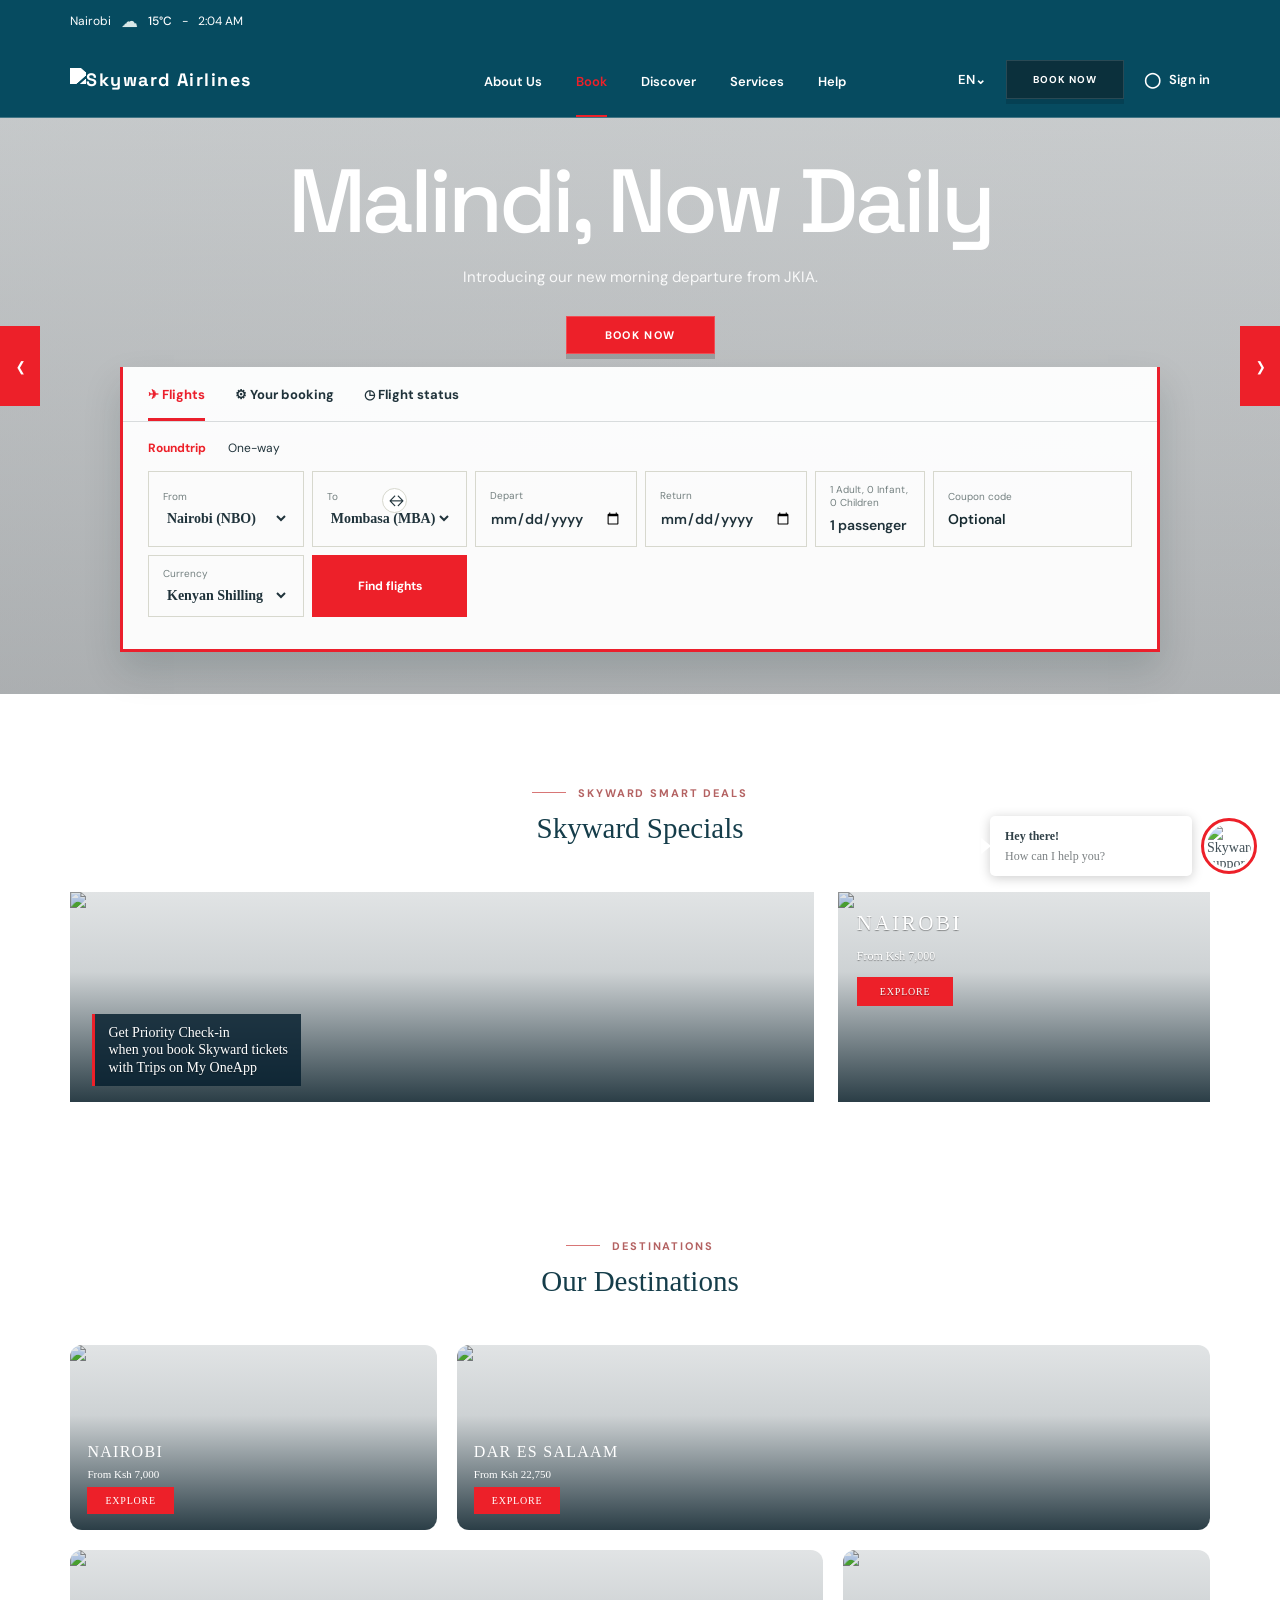
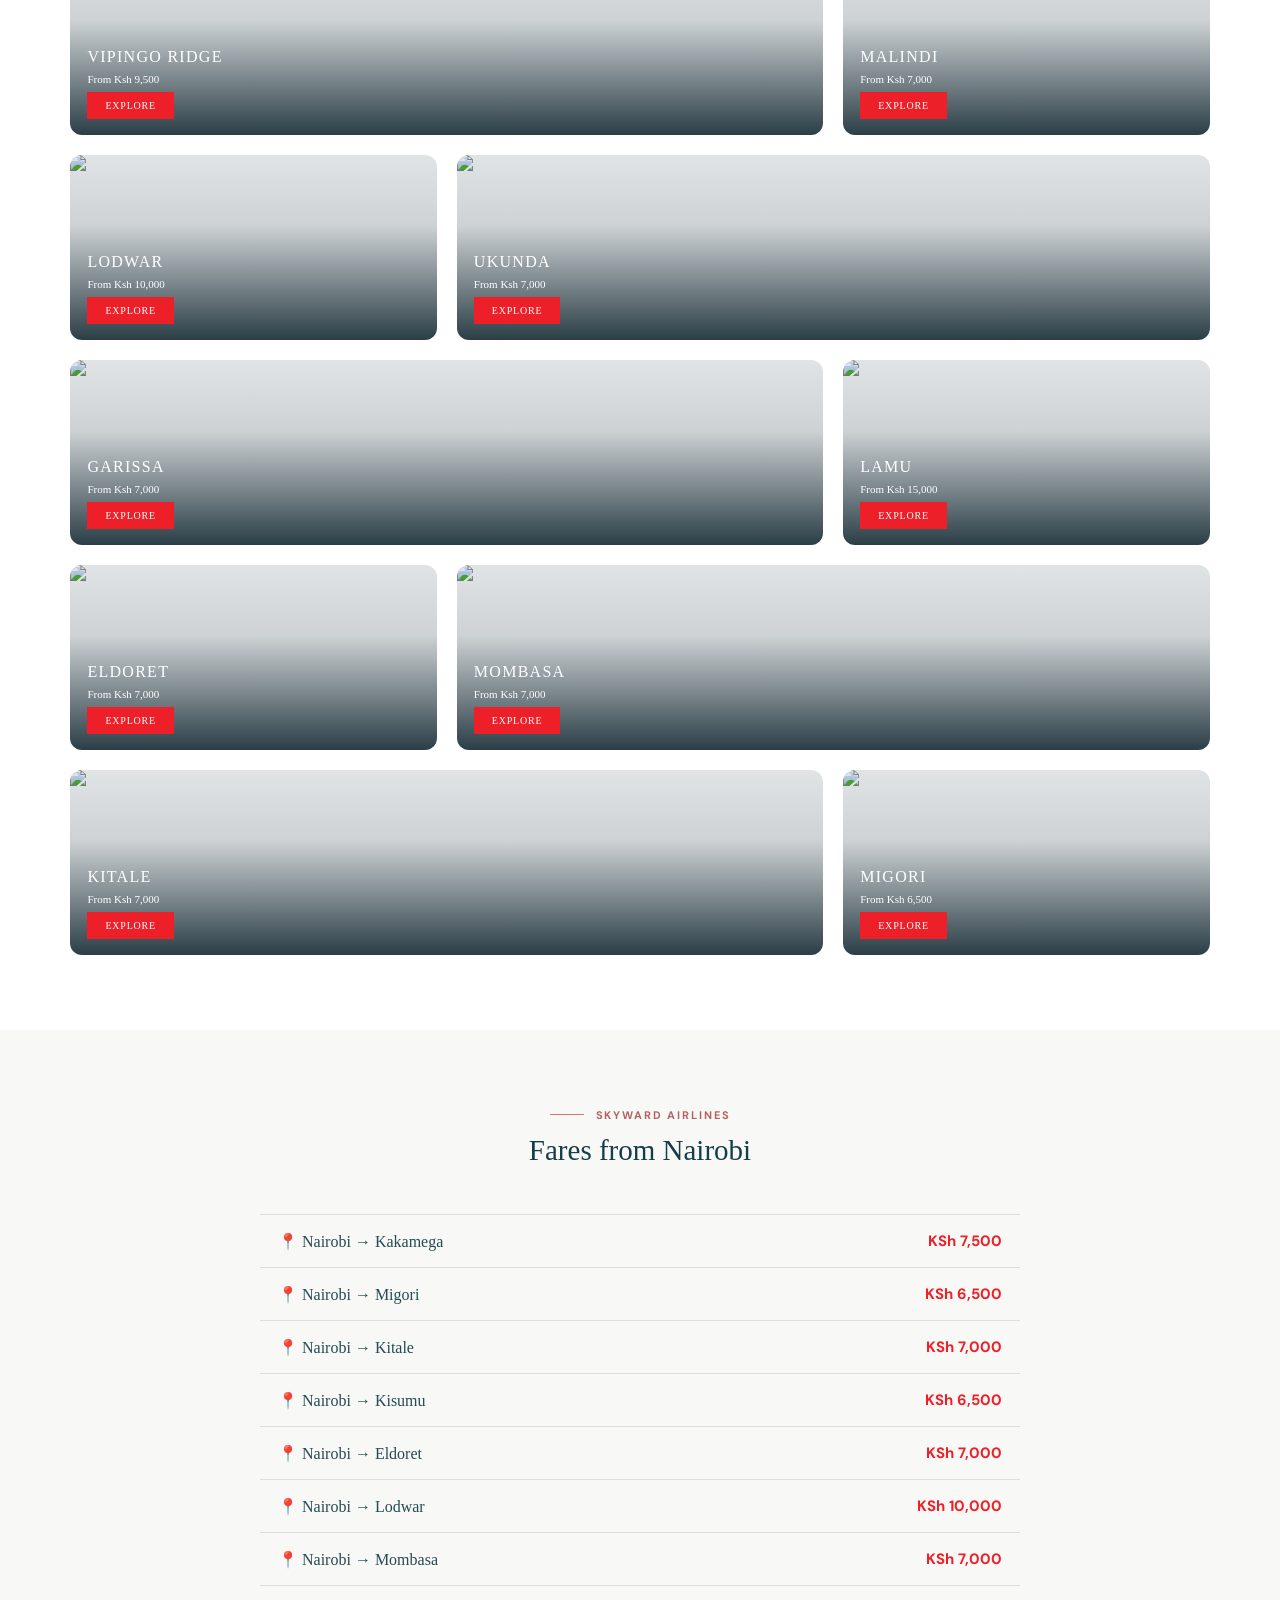
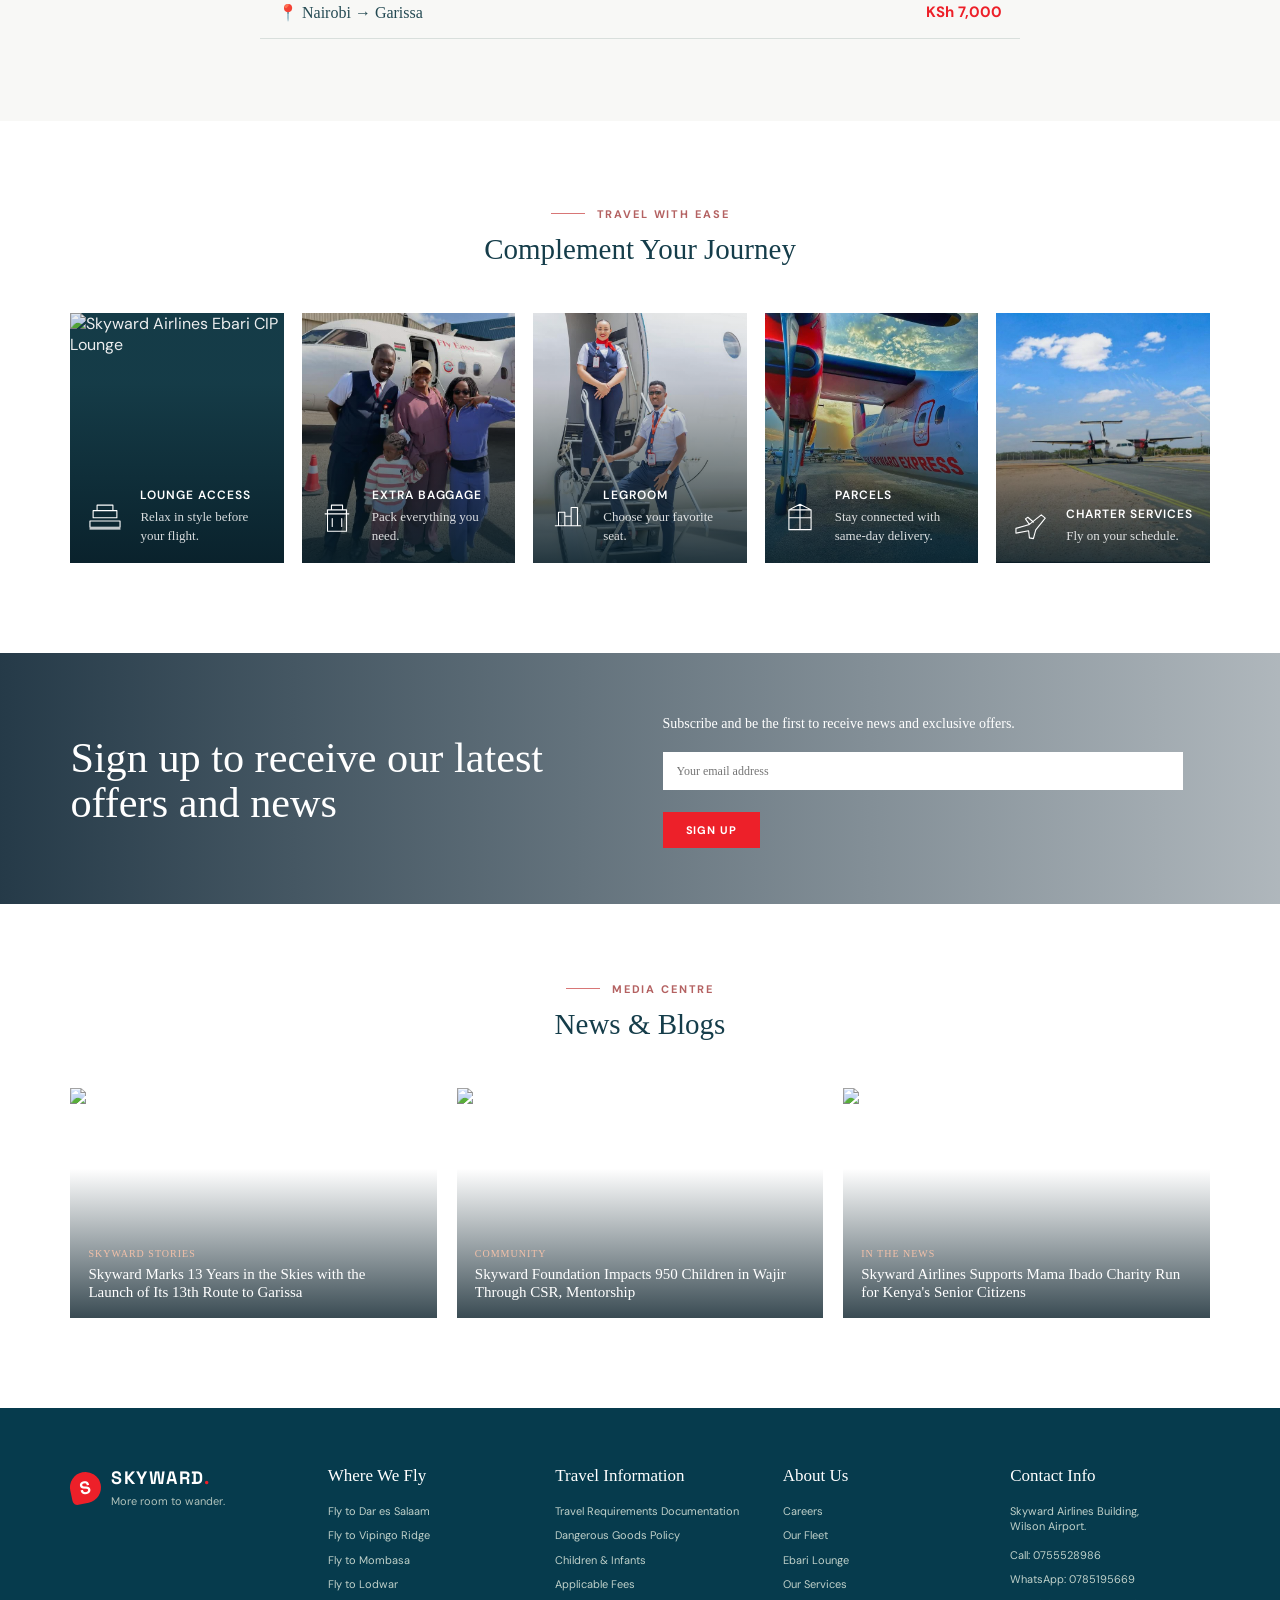
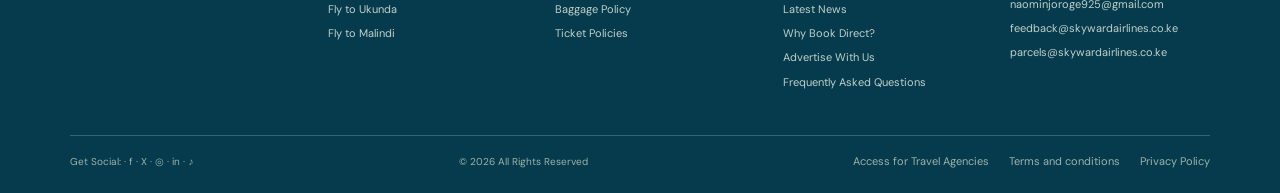
==== commit ed33311b: "Update Skyward Airlines fares Co-authored-by: Copilot <223556219+Copilot@users.noreply.github.com>" ====
--- a/index.html
+++ b/index.html
@@ -171,30 +171,28 @@
         <a class="destination-card" href="#book"><img src="https://skywardairlines.com/storage/2026/07/Dar-es-Salaam-Skyward-Airlines.webp" alt="Dar es Salaam"><span><strong>DAR ES SALAAM</strong><small>From Ksh 22,750</small><b>EXPLORE</b></span></a>
         <a class="destination-card" href="#book"><img src="https://skywardairlines.com/storage/2026/07/Skyward-Airlines-Vipingo.webp" alt="Vipingo Ridge"><span><strong>VIPINGO RIDGE</strong><small>From Ksh 9,500</small><b>EXPLORE</b></span></a>
         <a class="destination-card" href="#book"><img src="https://skywardairlines.com/storage/2026/01/Malindi-Skyward-Airlines-001-1.jpg" alt="Malindi"><span><strong>MALINDI</strong><small>From Ksh 7,000</small><b>EXPLORE</b></span></a>
-        <a class="destination-card" href="#book"><img src="https://skywardairlines.com/storage/2026/02/Lodwar-Sunset-Skyward.webp" alt="Lodwar"><span><strong>LODWAR</strong><small>From Ksh 11,500</small><b>EXPLORE</b></span></a>
+        <a class="destination-card" href="#book"><img src="https://skywardairlines.com/storage/2026/02/Lodwar-Sunset-Skyward.webp" alt="Lodwar"><span><strong>LODWAR</strong><small>From Ksh 10,000</small><b>EXPLORE</b></span></a>
         <a class="destination-card" href="#book"><img src="https://skywardairlines.com/storage/2026/07/Ukunda-BEach-Skyward-Airlines.webp" alt="Ukunda"><span><strong>UKUNDA</strong><small>From Ksh 7,000</small><b>EXPLORE</b></span></a>
         <a class="destination-card" href="#book"><img src="https://skywardairlines.com/storage/2026/07/Skyward-Airlines-Garissa.webp" alt="Garissa"><span><strong>GARISSA</strong><small>From Ksh 7,000</small><b>EXPLORE</b></span></a>
         <a class="destination-card" href="#book"><img src="https://skywardairlines.com/storage/2026/07/Lamu-Skyward-Airlines-001.webp" alt="Lamu"><span><strong>LAMU</strong><small>From Ksh 15,000</small><b>EXPLORE</b></span></a>
         <a class="destination-card" href="#book"><img src="https://skywardairlines.com/storage/2026/02/Eldoret-Skyward-Airlines.webp" alt="Eldoret"><span><strong>ELDORET</strong><small>From Ksh 7,000</small><b>EXPLORE</b></span></a>
         <a class="destination-card" href="#book"><img src="https://skywardairlines.com/storage/2026/01/Mombasa-Skyward-Airlines-001.jpg" alt="Mombasa"><span><strong>MOMBASA</strong><small>From Ksh 7,000</small><b>EXPLORE</b></span></a>
-        <a class="destination-card" href="#book"><img src="https://skywardairlines.com/storage/2026/07/Skyward-Airlines-Kitale-001.webp" alt="Kitale"><span><strong>KITALE</strong><small>From Ksh 6,000</small><b>EXPLORE</b></span></a>
-        <a class="destination-card" href="#book"><img src="https://skywardairlines.com/storage/2026/01/Migori-Skyward-Airlines.jpg" alt="Migori"><span><strong>MIGORI</strong><small>From Ksh 6,000</small><b>EXPLORE</b></span></a>
+        <a class="destination-card" href="#book"><img src="https://skywardairlines.com/storage/2026/07/Skyward-Airlines-Kitale-001.webp" alt="Kitale"><span><strong>KITALE</strong><small>From Ksh 7,000</small><b>EXPLORE</b></span></a>
+        <a class="destination-card" href="#book"><img src="https://skywardairlines.com/storage/2026/01/Migori-Skyward-Airlines.jpg" alt="Migori"><span><strong>MIGORI</strong><small>From Ksh 6,500</small><b>EXPLORE</b></span></a>
       </div>
     </section>
 
     <section class="fares-section" id="fares">
       <div class="section-title"><p class="eyebrow">Skyward Airlines</p><h2>Fares from Nairobi</h2></div>
       <div class="fare-list">
-        <a class="fare-row" href="#book"><span>📍 Nairobi → Garissa</span><strong>KSh 7,000</strong></a>
-        <a class="fare-row" href="#book"><span>📍 Nairobi → Mandera</span><strong>KSh 7,000</strong></a>
-        <a class="fare-row" href="#book"><span>📍 Nairobi → Homabay</span><strong>KSh 7,000</strong></a>
-        <a class="fare-row" href="#book"><span>📍 Nairobi → Migori</span><strong>KSh 6,000</strong></a>
-        <a class="fare-row" href="#book"><span>📍 Nairobi → Kitale</span><strong>KSh 6,000</strong></a>
+        <a class="fare-row" href="#book"><span>📍 Nairobi → Kakamega</span><strong>KSh 7,500</strong></a>
+        <a class="fare-row" href="#book"><span>📍 Nairobi → Migori</span><strong>KSh 6,500</strong></a>
+        <a class="fare-row" href="#book"><span>📍 Nairobi → Kitale</span><strong>KSh 7,000</strong></a>
         <a class="fare-row" href="#book"><span>📍 Nairobi → Kisumu</span><strong>KSh 6,500</strong></a>
         <a class="fare-row" href="#book"><span>📍 Nairobi → Eldoret</span><strong>KSh 7,000</strong></a>
-        <a class="fare-row" href="#book"><span>📍 Nairobi → Lodwar</span><strong>KSh 11,500</strong></a>
+        <a class="fare-row" href="#book"><span>📍 Nairobi → Lodwar</span><strong>KSh 10,000</strong></a>
         <a class="fare-row" href="#book"><span>📍 Nairobi → Mombasa</span><strong>KSh 7,000</strong></a>
-        <a class="fare-row" href="#book"><span>📍 Nairobi → Kakamega</span><strong>KSh 7,000</strong></a>
+        <a class="fare-row" href="#book"><span>📍 Nairobi → Garissa</span><strong>KSh 7,000</strong></a>
       </div>
     </section>
 
@@ -239,7 +237,7 @@
       <div class="footer-column"><h3>Where We Fly</h3><a href="#book">Fly to Dar es Salaam</a><a href="#book">Fly to Vipingo Ridge</a><a href="#book">Fly to Mombasa</a><a href="#book">Fly to Lodwar</a><a href="#book">Fly to Ukunda</a><a href="#book">Fly to Malindi</a></div>
       <div class="footer-column"><h3>Travel Information</h3><a href="#help">Travel Requirements Documentation</a><a href="#help">Dangerous Goods Policy</a><a href="#help">Children &amp; Infants</a><a href="#help">Applicable Fees</a><a href="#help">Baggage Policy</a><a href="#help">Ticket Policies</a></div>
       <div class="footer-column"><h3>About Us</h3><a href="#about">Careers</a><a href="#services">Our Fleet</a><a href="#services">Ebari Lounge</a><a href="#services">Our Services</a><a href="#media">Latest News</a><a href="#about">Why Book Direct?</a><a href="#about">Advertise With Us</a><a href="#help">Frequently Asked Questions</a></div>
-      <div class="footer-column footer-contact"><h3>Contact Info</h3><p>Skyward Airlines Building,<br>Wilson Airport.</p><a href="tel:0755528986">0755528986</a><span>0751200072</span><a href="https://mail.google.com/mail/?view=cm&amp;fs=1&amp;to=naominjoroge925%40gmail.com" target="_blank" rel="noopener noreferrer">naominjoroge925@gmail.com</a><a href="mailto:feedback@skywardairlines.co.ke">feedback@skywardairlines.co.ke</a><a href="mailto:parcels@skywardairlines.co.ke">parcels@skywardairlines.co.ke</a></div>
+      <div class="footer-column footer-contact"><h3>Contact Info</h3><p>Skyward Airlines Building,<br>Wilson Airport.</p><a href="tel:0755528986">Call: 0755528986</a><a href="https://wa.me/254785195669" target="_blank" rel="noopener noreferrer">WhatsApp: 0785195669</a><a href="https://mail.google.com/mail/?view=cm&amp;fs=1&amp;to=naominjoroge925%40gmail.com" target="_blank" rel="noopener noreferrer">naominjoroge925@gmail.com</a><a href="mailto:feedback@skywardairlines.co.ke">feedback@skywardairlines.co.ke</a><a href="mailto:parcels@skywardairlines.co.ke">parcels@skywardairlines.co.ke</a></div>
     </div>
     <div class="footer-bottom"><span>Get Social: · f · X · ◎ · in · ♪</span><span>© 2026 All Rights Reserved</span><div class="footer-links"><a href="#help">Access for Travel Agencies</a><a href="#help">Terms and conditions</a><a href="#help">Privacy Policy</a></div></div>
   </footer>
